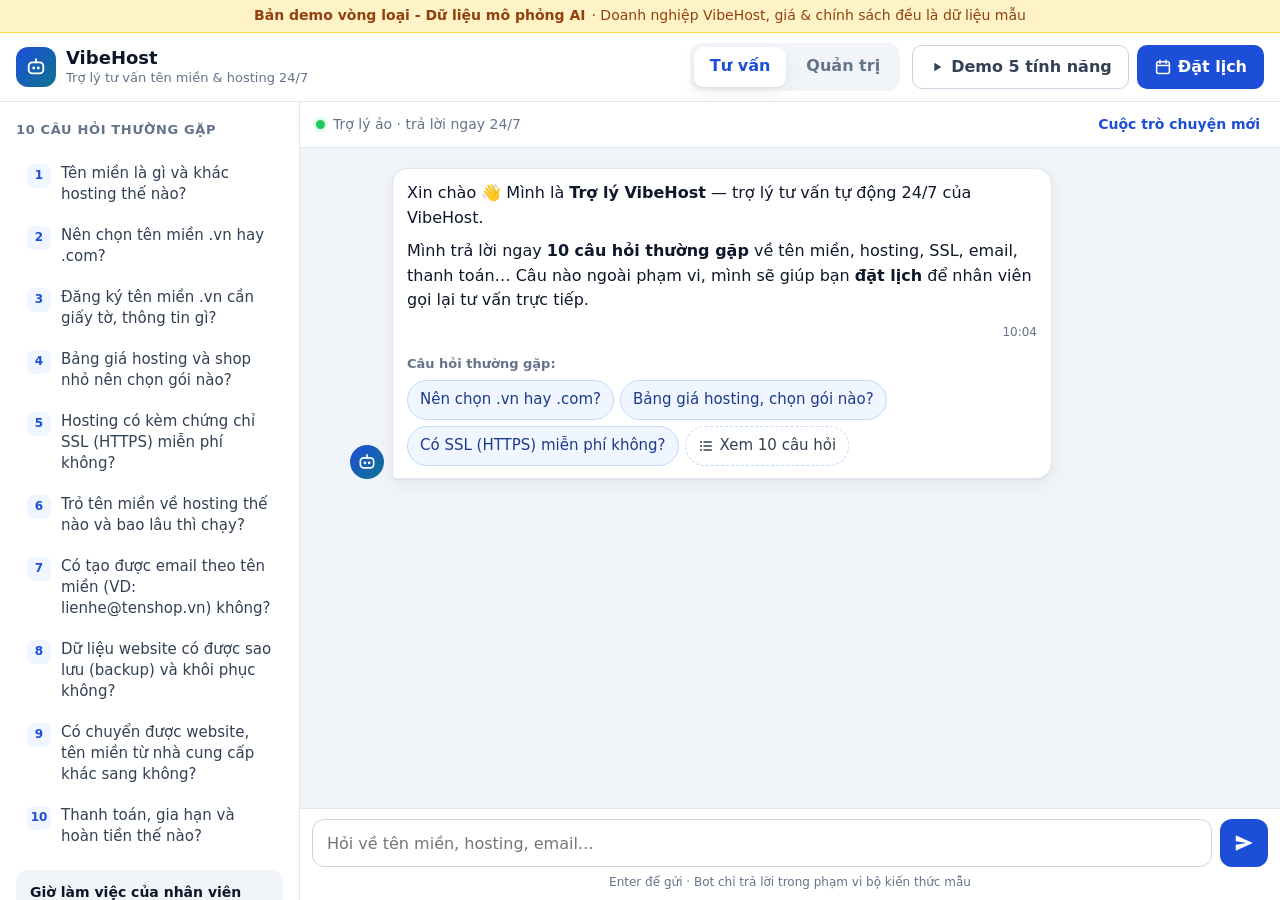
==== index.html @ 12aba529 "Đề 4 – Chatbot FAQ & đặt lịch tư vấn (VIBE-CODING 2026, bảng B) Bản demo vòng loại - Dữ liệu mô phỏn" ====
<!doctype html>
<html lang="vi">
<head>
  <meta charset="utf-8">
  <meta name="viewport" content="width=device-width, initial-scale=1, viewport-fit=cover">
  <title>Chatbot tư vấn · VibeHost — Đề 4 (bản demo vòng loại)</title>
  <meta name="description" content="Chatbot FAQ & đặt lịch tư vấn (Đề 4 · VIBE-CODING 2026). Bản demo vòng loại - Dữ liệu mô phỏng AI.">
  <meta name="theme-color" content="#1d4ed8">
  <link rel="icon" href="data:image/svg+xml,%3Csvg xmlns='http://www.w3.org/2000/svg' viewBox='0 0 64 64'%3E%3Crect width='64' height='64' rx='16' fill='%231d4ed8'/%3E%3Crect x='14' y='20' width='36' height='28' rx='9' fill='none' stroke='white' stroke-width='5'/%3E%3Ccircle cx='26' cy='34' r='4' fill='white'/%3E%3Ccircle cx='38' cy='34' r='4' fill='white'/%3E%3C/svg%3E">
  <link rel="stylesheet" href="css/styles.css">
</head>
<body>
  <div class="app">
    <div class="demo-banner" role="note">
      <strong>Bản demo vòng loại - Dữ liệu mô phỏng AI</strong>
      <span class="hide-sm">· Doanh nghiệp <span data-brand>VibeHost</span>, giá &amp; chính sách đều là dữ liệu mẫu</span>
      <span class="show-sm">· Giá &amp; chính sách là dữ liệu mẫu</span>
    </div>
    <div class="storage-warning" id="storage-warning" role="alert" hidden>
      Trình duyệt đang chặn lưu trữ (localStorage): lịch hẹn chỉ được giữ tạm đến khi tải lại trang.
    </div>

    <header class="topbar">
      <a class="brand" href="#/chat" aria-label="Về màn hình tư vấn">
        <span class="brand-logo" aria-hidden="true">
          <svg viewBox="0 0 24 24" width="22" height="22"><rect x="4" y="7" width="16" height="12" rx="4" fill="none" stroke="currentColor" stroke-width="2"/><circle cx="9.5" cy="13" r="1.6" fill="currentColor"/><circle cx="14.5" cy="13" r="1.6" fill="currentColor"/><path d="M12 3.5V7" stroke="currentColor" stroke-width="2" stroke-linecap="round"/></svg>
        </span>
        <span class="brand-text"><strong data-brand>VibeHost</strong><small>Trợ lý tư vấn tên miền &amp; hosting 24/7</small></span>
      </a>
      <nav class="tabs" aria-label="Chuyển màn hình">
        <a href="#/chat" data-route="chat">Tư vấn</a>
        <a href="#/admin" data-route="admin">Quản trị <span class="nav-count" id="nav-admin-count" hidden>0</span></a>
      </nav>
      <div class="top-actions">
        <button type="button" class="btn ghost" id="btn-demo" title="Tự chạy lần lượt 5 tính năng của đề (dùng để quay video demo)">
          <svg viewBox="0 0 24 24" width="16" height="16" aria-hidden="true"><path d="M8 5.5v13l10.5-6.5z" fill="currentColor"/></svg>
          <span>Demo<span class="hide-sm"> 5 tính năng</span></span>
        </button>
        <button type="button" class="btn primary" id="btn-book-top">
          <svg viewBox="0 0 24 24" width="18" height="18" aria-hidden="true"><rect x="3.5" y="5" width="17" height="15.5" rx="2.5" fill="none" stroke="currentColor" stroke-width="2"/><path d="M3.5 10h17M8 3v4M16 3v4" stroke="currentColor" stroke-width="2" stroke-linecap="round"/></svg>
          <span>Đặt lịch</span>
        </button>
      </div>
    </header>

    <main class="views">
      <!-- MÀN HÌNH KHÁCH HÀNG -->
      <section class="view chat-view" id="view-chat" aria-label="Chatbot tư vấn">
        <aside class="sidebar" aria-label="Bộ kiến thức">
          <h2>10 câu hỏi thường gặp</h2>
          <ol class="topic-list" id="topic-list"></ol>
          <div class="info-card">
            <strong>Giờ làm việc của nhân viên</strong>
            <span data-hours></span>
          </div>
          <button type="button" class="btn primary block" id="sidebar-book">Đặt lịch tư vấn với nhân viên</button>
          <p class="sidebar-note">Bộ kiến thức &amp; câu trả lời là dữ liệu mẫu. Phần diễn đạt do AI mô phỏng (mock) tạo từ câu trả lời gốc.</p>
        </aside>

        <div class="chat-panel">
          <div class="chat-toolbar">
            <span class="status-dot" aria-hidden="true"></span>
            <span>Trợ lý ảo · trả lời ngay 24/7</span>
            <button type="button" class="link-btn" id="btn-new-chat">Cuộc trò chuyện mới</button>
          </div>
          <div class="chat-log" id="chat-log" role="log" aria-live="polite" aria-label="Nội dung trò chuyện"></div>
          <form class="composer" id="composer" autocomplete="off">
            <label class="sr-only" for="msg-input">Nhập câu hỏi</label>
            <div class="composer-field">
              <input id="msg-input" type="text" maxlength="300" enterkeyhint="send" placeholder="Hỏi về tên miền, hosting, email…">
              <span class="counter" id="msg-counter" aria-hidden="true">0/300</span>
            </div>
            <button type="submit" class="send-btn" id="send-btn" aria-label="Gửi câu hỏi">
              <svg viewBox="0 0 24 24" width="22" height="22" aria-hidden="true"><path d="M3 20.5 21.5 12 3 3.5l.02 6.6L15 12 3.02 13.9z" fill="currentColor"/></svg>
            </button>
          </form>
          <p class="composer-hint" id="composer-hint" aria-live="polite">Enter để gửi · Bot chỉ trả lời trong phạm vi bộ kiến thức mẫu</p>
        </div>
      </section>

      <!-- MÀN HÌNH QUẢN TRỊ -->
      <section class="view admin-view" id="view-admin" aria-label="Quản trị lịch hẹn" hidden>
        <div class="admin-wrap">
          <div class="admin-head">
            <h1>Quản trị lịch hẹn</h1>
            <p>Không cần đăng nhập (theo yêu cầu đề bài, chỉ dùng cho demo). <span id="adm-storage-note"></span></p>
          </div>

          <div class="stats">
            <div class="stat"><b id="st-total">0</b><span>Tổng lịch hẹn</span></div>
            <div class="stat stat-pending"><b id="st-pending">0</b><span>Chờ xử lý</span></div>
            <div class="stat"><b id="st-today">0</b><span>Hẹn hôm nay</span></div>
            <div class="stat stat-warn"><b id="st-unanswered">0</b><span>Câu bot chưa trả lời</span></div>
          </div>

          <div class="toolbar">
            <label class="sr-only" for="adm-search">Tìm lịch hẹn</label>
            <input type="search" id="adm-search" class="search" placeholder="Tìm theo tên, số điện thoại, nội dung…">
            <div class="seg" role="group" aria-label="Lọc theo trạng thái">
              <button type="button" data-filter="all" aria-pressed="true">Tất cả</button>
              <button type="button" data-filter="pending" aria-pressed="false">Chờ xử lý</button>
              <button type="button" data-filter="done" aria-pressed="false">Đã xử lý</button>
            </div>
          </div>
          <div class="toolbar toolbar-2">
            <button type="button" class="btn danger-ghost" id="adm-clear-done">
              <svg viewBox="0 0 24 24" width="16" height="16" aria-hidden="true"><path d="M4 7h16M9.5 7V4.5h5V7M6.5 7l1 13h9l1-13" fill="none" stroke="currentColor" stroke-width="2" stroke-linecap="round" stroke-linejoin="round"/></svg>
              <span>Xóa lịch đã xử lý (<span id="adm-clear-done-count">0</span>)</span>
            </button>
            <button type="button" class="btn ghost" id="adm-export">Xuất CSV</button>
            <button type="button" class="btn ghost" id="adm-seed">Thêm dữ liệu mẫu</button>
          </div>

          <div class="appt-list" id="adm-list" aria-live="polite"></div>

          <section class="panel" id="adm-log-panel" aria-labelledby="adm-log-title">
            <h2 id="adm-log-title">Câu hỏi khách hỏi mà bot chưa trả lời được (<span id="adm-unanswered-count">0</span>)</h2>
            <p class="muted">Dùng để chủ doanh nghiệp bổ sung câu hỏi mới vào bộ kiến thức. Hiển thị 20 câu gần nhất.</p>
            <ul class="unanswered-list" id="adm-unanswered"></ul>
            <button type="button" class="btn ghost small" id="adm-clear-log">Xóa nhật ký</button>
          </section>

          <p class="danger-zone"><button type="button" class="link-btn danger-link" id="adm-reset">Đặt lại toàn bộ dữ liệu demo</button></p>
        </div>
      </section>
    </main>
  </div>

  <!-- FORM ĐẶT LỊCH -->
  <dialog id="booking-dialog" aria-labelledby="bk-title">
    <form id="booking-form" class="dlg-form" novalidate>
      <div class="dlg-head">
        <h2 id="bk-title">Đặt lịch tư vấn</h2>
        <button type="button" class="icon-btn" data-close aria-label="Đóng">✕</button>
      </div>
      <p class="dlg-sub">Nhân viên <span data-brand>VibeHost</span> gọi lại đúng giờ hẹn · Thứ 2 – Thứ 7, 08:00–11:30 &amp; 13:30–17:00 (giờ Việt Nam).</p>

      <div class="field">
        <label for="bk-name">Họ và tên <span class="req" aria-hidden="true">*</span></label>
        <input id="bk-name" name="name" type="text" maxlength="50" autocomplete="name" placeholder="VD: Nguyễn Thị Lan" aria-describedby="err-name" aria-required="true">
        <p class="field-error" id="err-name"></p>
      </div>
      <div class="field">
        <label for="bk-phone">Số điện thoại <span class="req" aria-hidden="true">*</span></label>
        <input id="bk-phone" name="phone" type="tel" inputmode="tel" maxlength="16" autocomplete="tel" placeholder="VD: 0912 345 678" aria-describedby="err-phone" aria-required="true">
        <p class="field-error" id="err-phone"></p>
      </div>
      <div class="field-row">
        <div class="field">
          <label for="bk-date">Ngày hẹn <span class="req" aria-hidden="true">*</span></label>
          <select id="bk-date" name="date" aria-describedby="err-date" aria-required="true"></select>
          <p class="field-error" id="err-date"></p>
        </div>
        <div class="field">
          <label for="bk-time">Giờ hẹn <span class="req" aria-hidden="true">*</span></label>
          <select id="bk-time" name="time" aria-describedby="err-time slot-hint" aria-required="true"></select>
          <p class="field-error" id="err-time"></p>
        </div>
      </div>
      <p class="slot-hint" id="slot-hint"></p>
      <div class="field">
        <label for="bk-note">Nội dung cần tư vấn <span class="opt">(không bắt buộc)</span></label>
        <textarea id="bk-note" name="note" rows="3" maxlength="200" placeholder="VD: Muốn chuyển website từ nơi khác sang" aria-describedby="err-note"></textarea>
        <div class="field-foot"><p class="field-error" id="err-note"></p><span class="counter-inline" id="note-count">0/200</span></div>
      </div>
      <p class="privacy">Thông tin chỉ lưu trên trình duyệt này (localStorage) để phục vụ bản demo, không gửi đi đâu.</p>
      <div class="dlg-footer">
        <p class="form-error" id="err-form" role="alert"></p>
        <div class="dlg-actions">
          <button type="button" class="btn ghost" data-close>Hủy</button>
          <button type="submit" class="btn primary" id="bk-submit">Xác nhận đặt lịch</button>
        </div>
      </div>
    </form>
  </dialog>

  <!-- HỘP XÁC NHẬN -->
  <dialog id="confirm-dialog" class="confirm" aria-labelledby="confirm-msg">
    <form method="dialog" class="confirm-box">
      <p id="confirm-msg"></p>
      <div class="dlg-actions">
        <button type="submit" value="cancel" class="btn ghost">Hủy</button>
        <button type="submit" value="ok" class="btn danger" id="confirm-ok">Xóa</button>
      </div>
    </form>
  </dialog>

  <div class="toast" id="toast" role="status" aria-live="polite" hidden></div>

  <div class="demo-caption" id="demo-caption" role="status" aria-live="polite" hidden>
    <span class="cap-step" id="cap-step">1/5</span>
    <span class="cap-text" id="cap-text"></span>
    <button type="button" class="cap-stop" id="cap-stop">Dừng</button>
  </div>

  <noscript><p class="noscript">Vui lòng bật JavaScript để dùng chatbot.</p></noscript>

  <script src="js/data.js"></script>
  <script src="js/engine.js"></script>
  <script src="js/booking.js"></script>
  <script src="js/app.js"></script>
</body>
</html>
---- css/styles.css ----
/* styles.css — Chatbot FAQ & đặt lịch tư vấn (Đề 4) · mobile-first, không dùng thư viện ngoài */
:root {
  --primary: #1d4ed8;
  --primary-hover: #1e40af;
  --primary-soft: #eff6ff;
  --primary-line: #bfdbfe;
  --accent: #0e7490;
  --bg: #f1f5f9;
  --surface: #ffffff;
  --text: #0f172a;
  --text-2: #334155;
  --muted: #64748b;
  --line: #e2e8f0;
  --ok: #15803d;
  --ok-soft: #dcfce7;
  --warn: #92400e;
  --warn-soft: #fef3c7;
  --warn-line: #fcd34d;
  --danger: #b91c1c;
  --danger-soft: #fee2e2;
  --radius: 14px;
  --shadow: 0 1px 2px rgba(15, 23, 42, .06), 0 6px 18px rgba(15, 23, 42, .06);
  --font: "Segoe UI", system-ui, -apple-system, BlinkMacSystemFont, Roboto, "Helvetica Neue", Arial, "Noto Sans", sans-serif;
}

* { box-sizing: border-box; }
html, body { margin: 0; height: 100%; }
body {
  font: 16px/1.55 var(--font);
  color: var(--text);
  background: var(--bg);
  -webkit-text-size-adjust: 100%;
  -webkit-font-smoothing: antialiased;
}
button, input, select, textarea { font: inherit; color: inherit; }
button { cursor: pointer; }
[hidden] { display: none !important; }
a { color: var(--primary); }
:focus-visible { outline: 3px solid #93c5fd; outline-offset: 2px; }
.sr-only { position: absolute; width: 1px; height: 1px; padding: 0; margin: -1px; overflow: hidden; clip: rect(0 0 0 0); white-space: nowrap; border: 0; }
.muted { color: var(--muted); }

.app { display: flex; flex-direction: column; height: 100vh; height: 100dvh; }

/* ---------- Banner minh bạch (bắt buộc khi dùng mock) ---------- */
.demo-banner {
  display: flex; flex-wrap: wrap; justify-content: center; gap: 2px 6px;
  padding: 6px 16px; font-size: 14px; line-height: 1.4; text-align: center;
  background: var(--warn-soft); color: var(--warn); border-bottom: 1px solid var(--warn-line);
}
.storage-warning { padding: 8px 16px; font-size: 14px; text-align: center; background: var(--danger-soft); color: var(--danger); }
.show-sm { display: none; }
@media (max-width: 720px) { .show-sm { display: inline; } .demo-banner { font-size: 13px; padding: 5px 12px; } }

/* ---------- Header ---------- */
.topbar {
  display: flex; flex-wrap: wrap; align-items: center; gap: 8px 12px;
  padding: 10px 16px; background: var(--surface); border-bottom: 1px solid var(--line);
}
.brand { display: flex; align-items: center; gap: 10px; margin-right: auto; min-width: 0; color: inherit; text-decoration: none; }
.brand-logo {
  flex: none; width: 40px; height: 40px; border-radius: 12px; display: grid; place-items: center;
  color: #fff; background: linear-gradient(135deg, var(--primary), var(--accent));
}
.brand-text { display: flex; flex-direction: column; min-width: 0; line-height: 1.25; }
.brand-text strong { font-size: 18px; }
.brand-text small { font-size: 13px; color: var(--muted); overflow: hidden; text-overflow: ellipsis; white-space: nowrap; }
.tabs { display: flex; gap: 4px; padding: 4px; border-radius: 12px; background: var(--bg); }
.tabs a {
  display: inline-flex; align-items: center; justify-content: center; gap: 6px; min-height: 40px; padding: 0 16px;
  border-radius: 9px; color: var(--muted); font-weight: 600; text-decoration: none;
}
.tabs a:hover { color: var(--text); }
.tabs a[aria-current="page"] { background: var(--surface); color: var(--primary); box-shadow: var(--shadow); }
.nav-count {
  display: inline-grid; place-items: center; min-width: 22px; height: 22px; padding: 0 6px;
  border-radius: 999px; background: var(--danger); color: #fff; font-size: 12px; font-weight: 700;
}
.top-actions { display: flex; gap: 8px; }
@media (max-width: 720px) {
  .topbar { padding: 8px 12px; }
  .tabs { order: 3; flex: 1 1 100%; }
  .tabs a { flex: 1; }
  .hide-sm { display: none; }
  .brand-text small { display: none; }
}

/* ---------- Nút ---------- */
.btn {
  display: inline-flex; align-items: center; justify-content: center; gap: 6px; min-height: 44px; padding: 0 16px;
  border: 1px solid transparent; border-radius: 10px; font-weight: 600; line-height: 1.2; text-decoration: none;
  transition: background-color .15s, border-color .15s, box-shadow .15s;
}
.btn svg { flex: none; }
.btn.primary { background: var(--primary); color: #fff; }
.btn.primary:hover { background: var(--primary-hover); }
.btn.ghost { background: var(--surface); border-color: #cbd5e1; color: var(--text-2); }
.btn.ghost:hover { background: #f8fafc; border-color: #94a3b8; }
.btn.success { background: var(--ok); color: #fff; }
.btn.success:hover { background: #166534; }
.btn.danger { background: var(--danger); color: #fff; }
.btn.danger-ghost { background: var(--surface); border-color: #fecaca; color: var(--danger); }
.btn.danger-ghost:hover { background: var(--danger-soft); }
.btn.small { min-height: 38px; padding: 0 12px; font-size: 14px; }
.btn.block { width: 100%; }
.btn:disabled { opacity: .5; cursor: not-allowed; }
.link-btn { padding: 6px 4px; border: 0; background: none; color: var(--primary); font-weight: 600; }
.link-btn:hover { text-decoration: underline; }
.danger-link { color: var(--danger); font-size: 14px; }

/* ---------- Bố cục màn hình ---------- */
.views { display: flex; flex: 1; min-height: 0; }
.view { flex: 1; min-width: 0; min-height: 0; }
.chat-view { display: grid; grid-template-columns: minmax(0, 1fr); }
@media (min-width: 960px) { .chat-view { grid-template-columns: 300px minmax(0, 1fr); } }
.sidebar { display: none; }
@media (min-width: 960px) {
  .sidebar {
    display: flex; flex-direction: column; gap: 14px; padding: 18px 16px; overflow-y: auto;
    background: var(--surface); border-right: 1px solid var(--line);
  }
}
.sidebar h2 { margin: 0; font-size: 13px; letter-spacing: .05em; text-transform: uppercase; color: var(--muted); }
.topic-list { display: flex; flex-direction: column; gap: 2px; margin: 0; padding: 0; list-style: none; }
.topic-list button {
  display: flex; align-items: flex-start; gap: 10px; width: 100%; padding: 8px 10px; text-align: left;
  border: 1px solid transparent; border-radius: 10px; background: none; font-size: 15px; line-height: 1.4; color: var(--text-2);
}
.topic-list button:hover { background: var(--primary-soft); border-color: var(--primary-line); color: var(--text); }
.topic-no {
  flex: none; display: grid; place-items: center; width: 24px; height: 24px; margin-top: 1px; border-radius: 7px;
  background: var(--primary-soft); color: var(--primary); font-size: 12px; font-weight: 700;
}
.info-card { padding: 12px 14px; border-radius: 12px; background: var(--bg); font-size: 14px; color: var(--text-2); }
.info-card strong { display: block; margin-bottom: 2px; color: var(--text); }
.sidebar-note { margin: 0; font-size: 13px; color: var(--muted); }

/* ---------- Khung chat ---------- */
.chat-panel { display: flex; flex-direction: column; min-width: 0; min-height: 0; }
.chat-toolbar {
  display: flex; align-items: center; gap: 8px; padding: 6px 16px; font-size: 14px; color: var(--muted);
  background: var(--surface); border-bottom: 1px solid var(--line);
}
.status-dot { width: 9px; height: 9px; border-radius: 50%; background: #22c55e; box-shadow: 0 0 0 3px #dcfce7; }
.chat-toolbar .link-btn { margin-left: auto; font-size: 14px; }
.chat-log {
  position: relative; flex: 1; min-height: 0; overflow-y: auto; overscroll-behavior: contain;
  display: flex; flex-direction: column; gap: 14px; padding: 16px 12px 20px;
}
@media (min-width: 720px) { .chat-log { padding: 20px 24px 24px; } }

.msg { display: flex; align-items: flex-end; gap: 8px; width: 100%; max-width: 880px; align-self: center; }
.msg.user { justify-content: flex-end; }
.avatar {
  flex: none; display: grid; place-items: center; width: 34px; height: 34px; border-radius: 50%;
  color: #fff; background: linear-gradient(135deg, var(--primary), var(--accent));
}
.bubble { max-width: min(660px, calc(100% - 42px)); padding: 12px 14px; border-radius: 16px; overflow-wrap: anywhere; }
.bubble p { margin: 0 0 8px; }
.bubble p:last-child { margin-bottom: 0; }
.msg.bot .bubble { background: var(--surface); border: 1px solid var(--line); border-bottom-left-radius: 4px; box-shadow: var(--shadow); }
.msg.user .bubble { max-width: min(560px, 86%); background: var(--primary); color: #fff; border-bottom-right-radius: 4px; }
.msg.user .bubble .msg-time { display: block; margin-top: 2px; text-align: right; color: #dbeafe; }
.msg.is-fallback .bubble { background: #fffdf5; border-color: var(--warn-line); }
.points { margin: 2px 0 10px; padding-left: 20px; }
.points li { margin: 4px 0; }
.closing { color: var(--text-2); }
.msg-meta { display: flex; flex-wrap: wrap; align-items: center; gap: 6px; margin-top: 10px; }
.tag { display: inline-flex; align-items: center; padding: 2px 8px; border-radius: 999px; font-size: 12px; font-weight: 600; line-height: 1.6; }
.tag-src { background: var(--primary-soft); color: var(--primary); }
.tag-ai { background: #f3e8ff; color: #6b21a8; }
.tag-warn { background: var(--warn-soft); color: var(--warn); }
.tag-ok { background: var(--ok-soft); color: var(--ok); }
.tag-sample { background: #e0f2fe; color: #075985; }
.tag-today { background: var(--primary-soft); color: var(--primary); }
.tag-past { background: #f1f5f9; color: var(--muted); }
.msg-time { margin-left: auto; font-size: 12px; color: var(--muted); }
.origin { margin-top: 10px; padding-top: 8px; border-top: 1px dashed var(--line); font-size: 14px; color: var(--text-2); }
.origin summary { padding: 4px 0; color: var(--primary); font-weight: 600; cursor: pointer; }
.origin-text { margin: 6px 0 0 !important; padding: 10px 12px; border-radius: 10px; background: var(--bg); }
.origin-note { margin: 6px 0 0 !important; font-size: 13px; color: var(--muted); }
.msg-actions { display: flex; flex-wrap: wrap; gap: 8px; margin-top: 12px; }
.suggest { margin-top: 12px; }
.suggest-label { margin: 0 0 6px !important; font-size: 13px; font-weight: 600; color: var(--muted); }
.chips { display: flex; flex-wrap: wrap; gap: 6px; }
.chip {
  display: inline-flex; align-items: center; gap: 6px; min-height: 40px; padding: 8px 12px; text-align: left;
  border: 1px solid var(--primary-line); border-radius: 999px; background: var(--primary-soft);
  color: #1e3a8a; font-size: 15px; line-height: 1.3;
}
.chip:hover { background: #dbeafe; }
.chip-ghost { background: var(--surface); border-style: dashed; color: var(--text-2); }
.menu { display: grid; gap: 6px; margin-top: 8px; }
.chip-menu { border-radius: 12px; width: 100%; }

.typing .bubble { display: inline-flex; gap: 5px; padding: 15px 16px; }
.typing .dot { width: 8px; height: 8px; border-radius: 50%; background: #94a3b8; animation: blink 1.2s infinite both; }
.typing .dot:nth-child(2) { animation-delay: .2s; }
.typing .dot:nth-child(3) { animation-delay: .4s; }
@keyframes blink { 0%, 80%, 100% { opacity: .25; transform: translateY(0); } 40% { opacity: 1; transform: translateY(-3px); } }

.composer {
  display: flex; align-items: center; gap: 8px; padding: 10px 12px 6px;
  background: var(--surface); border-top: 1px solid var(--line);
}
.composer-field { position: relative; flex: 1; min-width: 0; }
.composer input {
  width: 100%; height: 48px; padding: 0 14px; font-size: 16px;
  border: 1px solid #cbd5e1; border-radius: 12px; background: #fff;
}
.composer-field.has-text input { padding-right: 70px; }
.composer input:focus { border-color: var(--primary); outline: 3px solid #bfdbfe; outline-offset: 0; }
.counter { display: none; position: absolute; top: 50%; right: 12px; transform: translateY(-50%); font-size: 12px; color: var(--muted); pointer-events: none; }
.composer-field.has-text .counter { display: block; }
.counter.warn { color: var(--danger); font-weight: 700; }
.send-btn {
  flex: none; display: grid; place-items: center; width: 48px; height: 48px;
  border: 0; border-radius: 12px; background: var(--primary); color: #fff;
}
.send-btn:hover { background: var(--primary-hover); }
.send-btn:disabled { opacity: .5; cursor: progress; }
.composer-hint {
  margin: 0; padding: 0 16px calc(8px + env(safe-area-inset-bottom)); font-size: 12px; text-align: center;
  color: var(--muted); background: var(--surface);
}
.composer-hint.warn { color: var(--danger); font-weight: 600; }
.shake { animation: shake .32s; }
@keyframes shake { 20%, 60% { transform: translateX(-5px); } 40%, 80% { transform: translateX(5px); } }

/* ---------- Quản trị ---------- */
.admin-view { overflow-y: auto; }
.admin-wrap { max-width: 1040px; margin: 0 auto; padding: 20px 16px 48px; }
.admin-head h1 { margin: 0 0 4px; font-size: 24px; line-height: 1.25; }
.admin-head p { margin: 0; font-size: 14px; color: var(--muted); }
.stats { display: grid; grid-template-columns: repeat(2, minmax(0, 1fr)); gap: 10px; margin: 16px 0; }
@media (min-width: 720px) { .stats { grid-template-columns: repeat(4, minmax(0, 1fr)); } }
.stat { padding: 14px; border: 1px solid var(--line); border-radius: var(--radius); background: var(--surface); }
.stat b { display: block; font-size: 28px; line-height: 1.1; }
.stat span { font-size: 13px; color: var(--muted); }
.stat-pending b { color: var(--warn); }
.stat-warn b { color: #7c3aed; }
.toolbar { display: flex; flex-wrap: wrap; align-items: center; gap: 10px; margin-bottom: 10px; }
.toolbar-2 { margin-bottom: 14px; }
.search {
  flex: 1 1 240px; min-width: 0; height: 44px; padding: 0 12px; font-size: 16px;
  border: 1px solid #cbd5e1; border-radius: 10px; background: #fff;
}
.seg { display: inline-flex; padding: 3px; border: 1px solid var(--line); border-radius: 10px; background: var(--surface); }
.seg button { min-height: 38px; padding: 0 12px; border: 0; border-radius: 8px; background: none; font-size: 14px; font-weight: 600; color: var(--muted); }
.seg button[aria-pressed="true"] { background: var(--primary); color: #fff; }
.appt-list { display: grid; gap: 10px; }
.appt {
  display: grid; grid-template-columns: minmax(0, 1fr); gap: 10px; padding: 14px;
  border: 1px solid var(--line); border-left: 4px solid var(--warn-line); border-radius: var(--radius); background: var(--surface);
}
.appt.done { border-left-color: #86efac; background: #fbfefc; }
@media (min-width: 760px) { .appt { grid-template-columns: 170px minmax(0, 1fr) auto; align-items: center; } }
.appt-when { display: flex; flex-wrap: wrap; align-items: baseline; gap: 4px 8px; }
@media (min-width: 760px) { .appt-when { flex-direction: column; align-items: flex-start; } }
.appt-when b { font-size: 22px; line-height: 1.1; }
.appt-when span { font-size: 14px; color: var(--text-2); }
.appt-body { min-width: 0; }
.appt-body h3 { display: flex; flex-wrap: wrap; align-items: center; gap: 6px; margin: 0 0 2px; font-size: 17px; }
.appt-phone { font-weight: 600; text-decoration: none; }
.appt-note { margin: 4px 0; font-size: 15px; color: var(--text-2); }
.appt-meta { margin: 0; font-size: 13px; color: var(--muted); }
.appt-actions { display: flex; flex-wrap: wrap; align-items: center; gap: 8px; }
.status { padding: 3px 10px; border-radius: 999px; font-size: 13px; font-weight: 700; }
.status.pending { background: var(--warn-soft); color: var(--warn); }
.status.done { background: var(--ok-soft); color: var(--ok); }
.empty { padding: 28px 16px; text-align: center; color: var(--text-2); border: 1px dashed #cbd5e1; border-radius: var(--radius); background: var(--surface); }
.empty p { margin: 4px 0; }
.panel { margin-top: 22px; padding: 16px; border: 1px solid var(--line); border-radius: var(--radius); background: var(--surface); }
.panel h2 { margin: 0 0 4px; font-size: 18px; }
.panel p { margin: 0; font-size: 14px; }
.unanswered-list { display: grid; gap: 6px; margin: 12px 0; padding: 0; list-style: none; }
.unanswered-list li { display: flex; justify-content: space-between; gap: 12px; padding: 8px 10px; border-radius: 8px; background: var(--bg); font-size: 15px; }
.unanswered-list li span { min-width: 0; overflow-wrap: anywhere; }
.unanswered-list time { flex: none; font-size: 13px; color: var(--muted); }
.unanswered-list .muted-item { color: var(--muted); }
.danger-zone { margin: 22px 0 0; text-align: center; }

/* ---------- Hộp thoại ---------- */
dialog {
  width: min(560px, calc(100vw - 24px)); max-height: calc(100vh - 24px); max-height: calc(100dvh - 24px);
  padding: 0; border: 0; border-radius: 18px; color: var(--text); background: var(--surface);
  box-shadow: 0 24px 64px rgba(15, 23, 42, .32); overflow: auto; overscroll-behavior: contain;
}
dialog::backdrop { background: rgba(15, 23, 42, .55); }
@media (max-width: 560px) { /* điện thoại: form trượt lên từ đáy màn hình */
  #booking-dialog { width: 100%; max-width: 100%; margin: auto 0 0; border-radius: 18px 18px 0 0; max-height: 94vh; max-height: 94dvh; }
}
.dlg-form { padding: 16px 16px 0; }
.dlg-footer {
  position: sticky; bottom: 0; margin: 4px -16px 0; padding: 10px 16px calc(12px + env(safe-area-inset-bottom));
  background: var(--surface); border-top: 1px solid var(--line);
}
.dlg-head { display: flex; align-items: center; justify-content: space-between; gap: 12px; }
.dlg-head h2 { margin: 0; font-size: 20px; line-height: 1.3; }
.icon-btn { flex: none; width: 40px; height: 40px; border: 0; border-radius: 10px; background: var(--bg); font-size: 18px; }
.dlg-sub { margin: 4px 0 12px; font-size: 14px; color: var(--muted); }
.field { margin-bottom: 10px; }
.field label { display: block; margin-bottom: 4px; font-size: 15px; font-weight: 600; }
.req { color: var(--danger); }
.opt { font-size: 13px; font-weight: 400; color: var(--muted); }
.field input, .field select, .field textarea {
  width: 100%; min-height: 46px; padding: 10px 12px; font-size: 16px;
  border: 1px solid #cbd5e1; border-radius: 10px; background: #fff;
}
.field select:disabled { color: var(--muted); background: #f8fafc; }
.field textarea { min-height: 80px; resize: vertical; }
.field input:focus, .field select:focus, .field textarea:focus { border-color: var(--primary); outline: 3px solid #bfdbfe; outline-offset: 0; }
.field [aria-invalid="true"] { border-color: var(--danger); background: #fffafa; }
.field-row { display: grid; grid-template-columns: minmax(0, 1.25fr) minmax(0, 1fr); gap: 0 10px; }
.field-error { margin: 4px 0 0; font-size: 14px; color: var(--danger); }
.field-error:empty { display: none; }
.field-foot { display: flex; justify-content: space-between; gap: 8px; }
.counter-inline { margin-top: 4px; margin-left: auto; font-size: 12px; color: var(--muted); }
.slot-hint { margin: -4px 0 12px; font-size: 13px; color: var(--muted); }
.slot-hint:empty { display: none; }
.form-error { margin: 0 0 10px; padding: 8px 12px; border-radius: 10px; font-size: 14px; background: var(--danger-soft); color: var(--danger); }
.form-error:empty { display: none; }
.dlg-actions { display: flex; justify-content: flex-end; gap: 8px; }
.dlg-footer .dlg-actions .btn.primary { flex: 1 1 auto; max-width: 260px; }
.privacy { margin: 0 0 8px; font-size: 12px; text-align: center; color: var(--muted); }
.confirm { width: min(440px, calc(100vw - 24px)); }
.confirm-box { padding: 20px; }
.confirm-box p { margin: 0 0 18px; font-size: 16px; line-height: 1.5; }

/* ---------- Thông báo nhanh ---------- */
.toast {
  position: fixed; left: 50%; bottom: 96px; z-index: 50; transform: translateX(-50%);
  width: max-content; max-width: calc(100vw - 32px); padding: 12px 16px; border-radius: 12px;
  background: #0f172a; color: #fff; font-size: 15px; box-shadow: 0 10px 30px rgba(15, 23, 42, .25);
}
.toast.success { background: #14532d; }
.toast.warn { background: #78350f; }
.toast.error { background: #7f1d1d; }

/* ---------- Demo tự động ---------- */
.demo-caption {
  position: fixed; left: 50%; bottom: 92px; z-index: 60; transform: translateX(-50%);
  display: flex; align-items: center; gap: 10px; width: max-content; max-width: calc(100vw - 24px);
  padding: 10px 10px 10px 12px; border-radius: 14px; font-size: 15px; line-height: 1.35;
  background: rgba(15, 23, 42, .93); color: #fff; box-shadow: 0 12px 32px rgba(0, 0, 0, .28);
}
.cap-step { flex: none; padding: 3px 9px; border-radius: 999px; background: #facc15; color: #422006; font-size: 13px; font-weight: 800; }
.cap-text { min-width: 0; }
.cap-stop { flex: none; padding: 5px 10px; border: 1px solid rgba(255, 255, 255, .4); border-radius: 8px; background: transparent; color: #fff; font-size: 13px; }
dialog .demo-caption { top: 12px; bottom: auto; } /* khi form đang mở: đưa chú thích lên trên để không che nút */
.demo-focus { outline: 3px solid #f59e0b !important; outline-offset: 3px; box-shadow: 0 0 0 7px rgba(245, 158, 11, .25) !important; }
.demo-running .views { pointer-events: none; }
.demo-running .toast { bottom: 160px; }
.noscript { padding: 16px; text-align: center; }

@media (prefers-reduced-motion: reduce) {
  *, *::before, *::after { animation: none !important; transition: none !important; scroll-behavior: auto !important; }
}
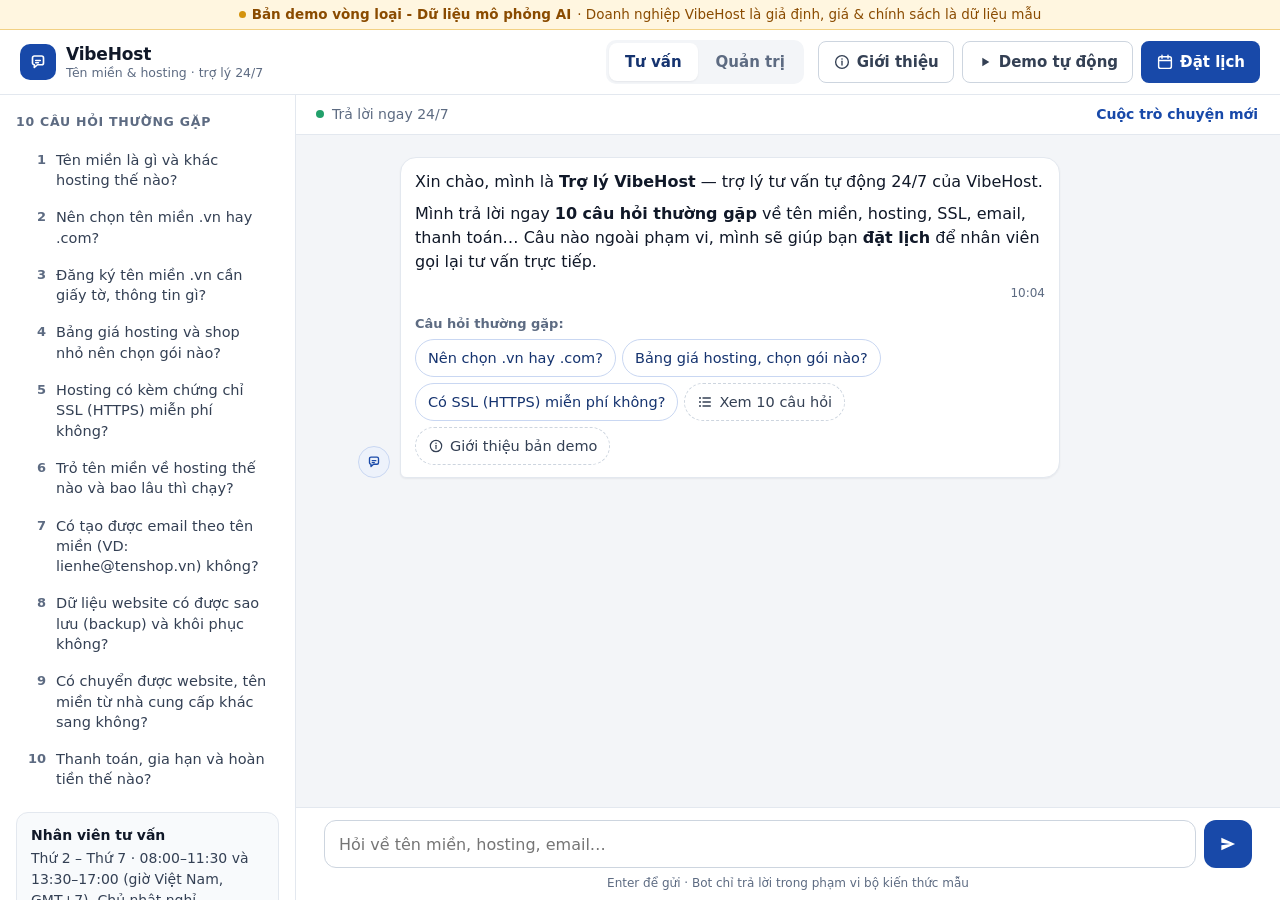
==== commit e1ac42fa: "v1.2: rà soát theo bảng tiêu chí bảng B và nâng cấp - Mock bám ý hỏi: 10 FAQ có câu trả lời trọng tâ" ====
--- a/index.html
+++ b/index.html
@@ -5,39 +5,44 @@
   <meta name="viewport" content="width=device-width, initial-scale=1, viewport-fit=cover">
   <title>Chatbot tư vấn · VibeHost — Đề 4 (bản demo vòng loại)</title>
   <meta name="description" content="Chatbot FAQ & đặt lịch tư vấn (Đề 4 · VIBE-CODING 2026). Bản demo vòng loại - Dữ liệu mô phỏng AI.">
-  <meta name="theme-color" content="#1d4ed8">
-  <link rel="icon" href="data:image/svg+xml,%3Csvg xmlns='http://www.w3.org/2000/svg' viewBox='0 0 64 64'%3E%3Crect width='64' height='64' rx='16' fill='%231d4ed8'/%3E%3Crect x='14' y='20' width='36' height='28' rx='9' fill='none' stroke='white' stroke-width='5'/%3E%3Ccircle cx='26' cy='34' r='4' fill='white'/%3E%3Ccircle cx='38' cy='34' r='4' fill='white'/%3E%3C/svg%3E">
+  <meta name="theme-color" content="#1849a9">
+  <link rel="icon" href="data:image/svg+xml,%3Csvg xmlns='http://www.w3.org/2000/svg' viewBox='0 0 24 24'%3E%3Crect width='24' height='24' rx='6' fill='%231849a9'/%3E%3Cpath d='M6 7.5A2 2 0 0 1 8 5.5h8a2 2 0 0 1 2 2v5.5a2 2 0 0 1-2 2h-4.6L8 18v-3H8a2 2 0 0 1-2-2z' fill='none' stroke='white' stroke-width='1.8' stroke-linejoin='round'/%3E%3C/svg%3E">
   <link rel="stylesheet" href="css/styles.css">
 </head>
 <body>
   <div class="app">
     <div class="demo-banner" role="note">
+      <span class="banner-dot" aria-hidden="true"></span>
       <strong>Bản demo vòng loại - Dữ liệu mô phỏng AI</strong>
-      <span class="hide-sm">· Doanh nghiệp <span data-brand>VibeHost</span>, giá &amp; chính sách đều là dữ liệu mẫu</span>
-      <span class="show-sm">· Giá &amp; chính sách là dữ liệu mẫu</span>
+      <span class="hide-sm">· Doanh nghiệp <span data-brand>VibeHost</span> là giả định, giá &amp; chính sách là dữ liệu mẫu</span>
+      <span class="show-sm">· dữ liệu mẫu</span>
     </div>
     <div class="storage-warning" id="storage-warning" role="alert" hidden>
       Trình duyệt đang chặn lưu trữ (localStorage): lịch hẹn chỉ được giữ tạm đến khi tải lại trang.
     </div>
 
     <header class="topbar">
-      <a class="brand" href="#/chat" aria-label="Về màn hình tư vấn">
-        <span class="brand-logo" aria-hidden="true">
-          <svg viewBox="0 0 24 24" width="22" height="22"><rect x="4" y="7" width="16" height="12" rx="4" fill="none" stroke="currentColor" stroke-width="2"/><circle cx="9.5" cy="13" r="1.6" fill="currentColor"/><circle cx="14.5" cy="13" r="1.6" fill="currentColor"/><path d="M12 3.5V7" stroke="currentColor" stroke-width="2" stroke-linecap="round"/></svg>
+      <a class="brand" href="#/chat" aria-label="VibeHost — về màn hình tư vấn">
+        <span class="brand-mark" aria-hidden="true">
+          <svg viewBox="0 0 24 24" width="22" height="22"><path d="M6 7.5A2 2 0 0 1 8 5.5h8a2 2 0 0 1 2 2v5.5a2 2 0 0 1-2 2h-4.6L8 18v-3H8a2 2 0 0 1-2-2z" fill="none" stroke="currentColor" stroke-width="1.8" stroke-linejoin="round"/><path d="M9.5 10.25h5M9.5 12.75h3" stroke="currentColor" stroke-width="1.6" stroke-linecap="round"/></svg>
         </span>
-        <span class="brand-text"><strong data-brand>VibeHost</strong><small>Trợ lý tư vấn tên miền &amp; hosting 24/7</small></span>
+        <span class="brand-text"><strong data-brand>VibeHost</strong><small>Tên miền &amp; hosting · trợ lý 24/7</small></span>
       </a>
       <nav class="tabs" aria-label="Chuyển màn hình">
         <a href="#/chat" data-route="chat">Tư vấn</a>
         <a href="#/admin" data-route="admin">Quản trị <span class="nav-count" id="nav-admin-count" hidden>0</span></a>
       </nav>
       <div class="top-actions">
-        <button type="button" class="btn ghost" id="btn-demo" title="Tự chạy lần lượt 5 tính năng của đề (dùng để quay video demo)">
+        <button type="button" class="btn ghost btn-icon-sm" id="btn-about" aria-label="Về bản demo">
+          <svg viewBox="0 0 24 24" width="18" height="18" aria-hidden="true"><circle cx="12" cy="12" r="8.5" fill="none" stroke="currentColor" stroke-width="1.8"/><path d="M12 11v5" stroke="currentColor" stroke-width="1.8" stroke-linecap="round"/><circle cx="12" cy="8" r="1.1" fill="currentColor"/></svg>
+          <span class="hide-sm">Giới thiệu</span>
+        </button>
+        <button type="button" class="btn ghost hide-sm" id="btn-demo" title="Tự chạy lần lượt 5 tính năng của đề trên giao diện thật">
           <svg viewBox="0 0 24 24" width="16" height="16" aria-hidden="true"><path d="M8 5.5v13l10.5-6.5z" fill="currentColor"/></svg>
-          <span>Demo<span class="hide-sm"> 5 tính năng</span></span>
+          <span>Demo tự động</span>
         </button>
         <button type="button" class="btn primary" id="btn-book-top">
-          <svg viewBox="0 0 24 24" width="18" height="18" aria-hidden="true"><rect x="3.5" y="5" width="17" height="15.5" rx="2.5" fill="none" stroke="currentColor" stroke-width="2"/><path d="M3.5 10h17M8 3v4M16 3v4" stroke="currentColor" stroke-width="2" stroke-linecap="round"/></svg>
+          <svg viewBox="0 0 24 24" width="18" height="18" aria-hidden="true"><rect x="3.5" y="5" width="17" height="15.5" rx="2.5" fill="none" stroke="currentColor" stroke-width="1.9"/><path d="M3.5 10h17M8 3v4M16 3v4" stroke="currentColor" stroke-width="1.9" stroke-linecap="round"/></svg>
           <span>Đặt lịch</span>
         </button>
       </div>
@@ -50,18 +55,20 @@
           <h2>10 câu hỏi thường gặp</h2>
           <ol class="topic-list" id="topic-list"></ol>
           <div class="info-card">
-            <strong>Giờ làm việc của nhân viên</strong>
+            <strong>Nhân viên tư vấn</strong>
             <span data-hours></span>
           </div>
           <button type="button" class="btn primary block" id="sidebar-book">Đặt lịch tư vấn với nhân viên</button>
-          <p class="sidebar-note">Bộ kiến thức &amp; câu trả lời là dữ liệu mẫu. Phần diễn đạt do AI mô phỏng (mock) tạo từ câu trả lời gốc.</p>
+          <p class="sidebar-note">Câu hỏi, giá, chính sách là dữ liệu mẫu. Phần diễn đạt do AI mô phỏng (mock) tạo từ câu trả lời gốc.</p>
         </aside>
 
         <div class="chat-panel">
           <div class="chat-toolbar">
-            <span class="status-dot" aria-hidden="true"></span>
-            <span>Trợ lý ảo · trả lời ngay 24/7</span>
-            <button type="button" class="link-btn" id="btn-new-chat">Cuộc trò chuyện mới</button>
+            <span class="presence"><span class="status-dot" aria-hidden="true"></span>Trả lời ngay 24/7</span>
+            <span class="toolbar-actions">
+              <button type="button" class="link-btn" id="btn-mine" hidden>Lịch hẹn của bạn <span class="count-pill" id="mine-count">0</span></button>
+              <button type="button" class="link-btn" id="btn-new-chat">Cuộc trò chuyện mới</button>
+            </span>
           </div>
           <div class="chat-log" id="chat-log" role="log" aria-live="polite" aria-label="Nội dung trò chuyện"></div>
           <form class="composer" id="composer" autocomplete="off">
@@ -71,7 +78,7 @@
               <span class="counter" id="msg-counter" aria-hidden="true">0/300</span>
             </div>
             <button type="submit" class="send-btn" id="send-btn" aria-label="Gửi câu hỏi">
-              <svg viewBox="0 0 24 24" width="22" height="22" aria-hidden="true"><path d="M3 20.5 21.5 12 3 3.5l.02 6.6L15 12 3.02 13.9z" fill="currentColor"/></svg>
+              <svg viewBox="0 0 24 24" width="20" height="20" aria-hidden="true"><path d="M4 19.5 20.5 12 4 4.5l.02 5.9L14.5 12 4.02 13.6z" fill="currentColor"/></svg>
             </button>
           </form>
           <p class="composer-hint" id="composer-hint" aria-live="polite">Enter để gửi · Bot chỉ trả lời trong phạm vi bộ kiến thức mẫu</p>
@@ -83,14 +90,14 @@
         <div class="admin-wrap">
           <div class="admin-head">
             <h1>Quản trị lịch hẹn</h1>
-            <p>Không cần đăng nhập (theo yêu cầu đề bài, chỉ dùng cho demo). <span id="adm-storage-note"></span></p>
+            <p>Không cần đăng nhập (theo yêu cầu đề, chỉ dùng cho demo). <span id="adm-storage-note"></span></p>
           </div>
 
           <div class="stats">
-            <div class="stat"><b id="st-total">0</b><span>Tổng lịch hẹn</span></div>
-            <div class="stat stat-pending"><b id="st-pending">0</b><span>Chờ xử lý</span></div>
-            <div class="stat"><b id="st-today">0</b><span>Hẹn hôm nay</span></div>
-            <div class="stat stat-warn"><b id="st-unanswered">0</b><span>Câu bot chưa trả lời</span></div>
+            <div class="stat"><span class="stat-label">Tổng lịch hẹn</span><b id="st-total">0</b></div>
+            <div class="stat"><span class="stat-label"><span class="dot dot-pending" aria-hidden="true"></span>Chờ xử lý</span><b id="st-pending">0</b></div>
+            <div class="stat"><span class="stat-label">Hẹn hôm nay</span><b id="st-today">0</b></div>
+            <div class="stat"><span class="stat-label">Câu bot chưa trả lời</span><b id="st-unanswered">0</b></div>
           </div>
 
           <div class="toolbar">
@@ -99,23 +106,43 @@
             <div class="seg" role="group" aria-label="Lọc theo trạng thái">
               <button type="button" data-filter="all" aria-pressed="true">Tất cả</button>
               <button type="button" data-filter="pending" aria-pressed="false">Chờ xử lý</button>
-              <button type="button" data-filter="done" aria-pressed="false">Đã xử lý</button>
+              <button type="button" data-filter="done" aria-pressed="false">Đã xong</button>
             </div>
           </div>
           <div class="toolbar toolbar-2">
-            <button type="button" class="btn danger-ghost" id="adm-clear-done">
+            <button type="button" class="btn danger-ghost small" id="adm-clear-done">
               <svg viewBox="0 0 24 24" width="16" height="16" aria-hidden="true"><path d="M4 7h16M9.5 7V4.5h5V7M6.5 7l1 13h9l1-13" fill="none" stroke="currentColor" stroke-width="2" stroke-linecap="round" stroke-linejoin="round"/></svg>
               <span>Xóa lịch đã xử lý (<span id="adm-clear-done-count">0</span>)</span>
             </button>
-            <button type="button" class="btn ghost" id="adm-export">Xuất CSV</button>
-            <button type="button" class="btn ghost" id="adm-seed">Thêm dữ liệu mẫu</button>
-          </div>
-
-          <div class="appt-list" id="adm-list" aria-live="polite"></div>
+            <button type="button" class="btn ghost small" id="adm-export">Xuất CSV</button>
+            <button type="button" class="btn ghost small" id="adm-seed">Thêm dữ liệu mẫu</button>
+          </div>
+
+          <div class="appt-table">
+            <div class="appt-head" aria-hidden="true"><span>Thời gian</span><span>Khách hàng</span><span>Nội dung cần tư vấn</span><span>Trạng thái</span><span></span></div>
+            <div class="appt-list" id="adm-list" aria-live="polite"></div>
+          </div>
+
+          <section class="panel" id="adm-insights" aria-labelledby="ins-title">
+            <div class="panel-head">
+              <h2 id="ins-title">Hiệu quả chatbot</h2>
+              <p class="muted" id="ins-since">Số liệu thật, đếm từ các cuộc trò chuyện trên trình duyệt này.</p>
+            </div>
+            <div class="kpis">
+              <div class="kpi"><span class="kpi-label">Câu hỏi đã nhận</span><b id="ins-questions">0</b></div>
+              <div class="kpi"><span class="kpi-label">Bot tự trả lời</span><b id="ins-answered">0%</b><span class="kpi-sub" id="ins-answered-sub">0 câu</span></div>
+              <div class="kpi"><span class="kpi-label">Chuyển cho nhân viên</span><b id="ins-fallback">0</b><span class="kpi-sub">câu ngoài bộ kiến thức</span></div>
+              <div class="kpi"><span class="kpi-label">Lịch hẹn từ chatbot</span><b id="ins-bookings">0</b><span class="kpi-sub">khách để lại số điện thoại</span></div>
+            </div>
+            <h3 class="ins-sub">Chủ đề được hỏi nhiều nhất</h3>
+            <ol class="rank" id="ins-rank"></ol>
+          </section>
 
           <section class="panel" id="adm-log-panel" aria-labelledby="adm-log-title">
-            <h2 id="adm-log-title">Câu hỏi khách hỏi mà bot chưa trả lời được (<span id="adm-unanswered-count">0</span>)</h2>
-            <p class="muted">Dùng để chủ doanh nghiệp bổ sung câu hỏi mới vào bộ kiến thức. Hiển thị 20 câu gần nhất.</p>
+            <div class="panel-head">
+              <h2 id="adm-log-title">Câu hỏi bot chưa trả lời được (<span id="adm-unanswered-count">0</span>)</h2>
+              <p class="muted">Gợi ý câu hỏi mới để bổ sung vào bộ kiến thức. Hiển thị 20 câu gần nhất.</p>
+            </div>
             <ul class="unanswered-list" id="adm-unanswered"></ul>
             <button type="button" class="btn ghost small" id="adm-clear-log">Xóa nhật ký</button>
           </section>
@@ -131,7 +158,9 @@
     <form id="booking-form" class="dlg-form" novalidate>
       <div class="dlg-head">
         <h2 id="bk-title">Đặt lịch tư vấn</h2>
-        <button type="button" class="icon-btn" data-close aria-label="Đóng">✕</button>
+        <button type="button" class="icon-btn" data-close aria-label="Đóng">
+          <svg viewBox="0 0 24 24" width="18" height="18" aria-hidden="true"><path d="M6 6l12 12M18 6 6 18" stroke="currentColor" stroke-width="2" stroke-linecap="round"/></svg>
+        </button>
       </div>
       <p class="dlg-sub">Nhân viên <span data-brand>VibeHost</span> gọi lại đúng giờ hẹn · Thứ 2 – Thứ 7, 08:00–11:30 &amp; 13:30–17:00 (giờ Việt Nam).</p>
 
@@ -172,6 +201,62 @@
         </div>
       </div>
     </form>
+  </dialog>
+
+  <!-- LỊCH HẸN CỦA KHÁCH -->
+  <dialog id="mine-dialog" aria-labelledby="mine-title">
+    <div class="dlg-form">
+      <div class="dlg-head">
+        <h2 id="mine-title">Lịch hẹn của bạn</h2>
+        <button type="button" class="icon-btn" data-close aria-label="Đóng">
+          <svg viewBox="0 0 24 24" width="18" height="18" aria-hidden="true"><path d="M6 6l12 12M18 6 6 18" stroke="currentColor" stroke-width="2" stroke-linecap="round"/></svg>
+        </button>
+      </div>
+      <p class="dlg-sub">Các lịch bạn đã đặt từ trình duyệt này. Lịch đang chờ có thể hủy nếu bạn đổi ý.</p>
+      <ul class="mine-list" id="mine-list"></ul>
+      <div class="dlg-footer">
+        <div class="dlg-actions">
+          <button type="button" class="btn ghost" data-close>Đóng</button>
+          <button type="button" class="btn primary" id="mine-new">Đặt thêm lịch</button>
+        </div>
+      </div>
+    </div>
+  </dialog>
+
+  <!-- VỀ BẢN DEMO -->
+  <dialog id="about-dialog" aria-labelledby="about-title">
+    <div class="dlg-form about">
+      <div class="dlg-head">
+        <h2 id="about-title">Về bản demo</h2>
+        <button type="button" class="icon-btn" data-close aria-label="Đóng">
+          <svg viewBox="0 0 24 24" width="18" height="18" aria-hidden="true"><path d="M6 6l12 12M18 6 6 18" stroke="currentColor" stroke-width="2" stroke-linecap="round"/></svg>
+        </button>
+      </div>
+      <p class="dlg-sub">Đề 4 · Chatbot FAQ &amp; đặt lịch tư vấn — VIBE-CODING 2026 · Đội Vibe · Bảng B – Kinh tế</p>
+      <h3>Dành cho ai</h3>
+      <p>Chủ shop và doanh nghiệp nhỏ đang cần tên miền, hosting — trong khi nhà cung cấp nhỏ như <span data-brand>VibeHost</span> (giả định) không đủ người trực 24/7.</p>
+      <h3>Một tình huống cụ thể</h3>
+      <ol class="steps">
+        <li><b>22 giờ</b>, chị Lan (chủ shop thời trang online) hỏi “nên chọn .vn hay .com” → bot trả lời ngay và gợi ý 3 câu liên quan.</li>
+        <li>Chị hỏi “có nhận thiết kế logo không” — ngoài bộ kiến thức → bot không đoán mò mà mời đặt lịch, chị để lại tên và số điện thoại.</li>
+        <li><b>Sáng hôm sau</b>, nhân viên mở trang Quản trị, gọi lại, bấm “Đã xử lý” rồi xóa lịch. Câu hỏi chưa trả lời được giúp chủ shop bổ sung FAQ.</li>
+      </ol>
+      <h3>Ba loại dữ liệu trong ứng dụng</h3>
+      <dl class="legend">
+        <div><dt><span class="tag tag-sample">Dữ liệu mẫu</span></dt><dd>10 câu hỏi, giá, chính sách và lịch hẹn mẫu — do đội soạn, không phải thông tin thật của công ty nào.</dd></div>
+        <div><dt><span class="tag tag-ai">AI mô phỏng</span></dt><dd>Phần diễn đạt lại câu trả lời và 3 câu gợi ý: chạy theo quy tắc, không gọi AI thật. Nút “Xem câu trả lời gốc” cho thấy bot dựa vào đâu.</dd></div>
+        <div><dt><span class="tag tag-real">Do bạn nhập</span></dt><dd>Câu hỏi và lịch hẹn bạn tạo — được lưu thật trên trình duyệt này (localStorage), không gửi đi đâu.</dd></div>
+      </dl>
+      <div class="dlg-footer">
+        <div class="dlg-actions">
+          <button type="button" class="btn ghost" data-close>Đóng</button>
+          <button type="button" class="btn primary" id="about-demo">
+            <svg viewBox="0 0 24 24" width="16" height="16" aria-hidden="true"><path d="M8 5.5v13l10.5-6.5z" fill="currentColor"/></svg>
+            <span>Chạy demo tự động 5 tính năng</span>
+          </button>
+        </div>
+      </div>
+    </div>
   </dialog>
 
   <!-- HỘP XÁC NHẬN -->
@@ -192,6 +277,9 @@
     <span class="cap-text" id="cap-text"></span>
     <button type="button" class="cap-stop" id="cap-stop">Dừng</button>
   </div>
+  <div class="demo-cursor" id="demo-cursor" aria-hidden="true" hidden>
+    <svg viewBox="0 0 24 24" width="26" height="26"><path d="M5 3.5 18.5 13l-6.2.9 3.6 6.4-2.6 1.4-3.6-6.4L5 19.5z" fill="#101828" stroke="#fff" stroke-width="1.4" stroke-linejoin="round"/></svg>
+  </div>
 
   <noscript><p class="noscript">Vui lòng bật JavaScript để dùng chatbot.</p></noscript>
 
--- a/css/styles.css
+++ b/css/styles.css
@@ -1,33 +1,47 @@
-/* styles.css — Chatbot FAQ & đặt lịch tư vấn (Đề 4) · mobile-first, không dùng thư viện ngoài */
+/* styles.css — Chatbot FAQ & đặt lịch tư vấn (Đề 4) · mobile-first, không dùng thư viện ngoài
+   Một màu thương hiệu + màu ngữ nghĩa: hổ phách = mô phỏng/chú ý · xanh lá = đã ghi nhận/dữ liệu thật · đỏ = xóa/lỗi · xám = dữ liệu mẫu */
 :root {
-  --primary: #1d4ed8;
-  --primary-hover: #1e40af;
-  --primary-soft: #eff6ff;
-  --primary-line: #bfdbfe;
-  --accent: #0e7490;
-  --bg: #f1f5f9;
+  --brand: #1849a9;
+  --brand-hover: #123a87;
+  --brand-soft: #edf2fb;
+  --brand-line: #c9d7f2;
+  --brand-ink: #15336f;
+
+  --ink: #101828;
+  --ink-2: #344054;
+  --muted: #5d6b82;
+  --bg: #f3f5f8;
   --surface: #ffffff;
-  --text: #0f172a;
-  --text-2: #334155;
-  --muted: #64748b;
-  --line: #e2e8f0;
-  --ok: #15803d;
-  --ok-soft: #dcfce7;
-  --warn: #92400e;
-  --warn-soft: #fef3c7;
-  --warn-line: #fcd34d;
-  --danger: #b91c1c;
-  --danger-soft: #fee2e2;
-  --radius: 14px;
-  --shadow: 0 1px 2px rgba(15, 23, 42, .06), 0 6px 18px rgba(15, 23, 42, .06);
+  --surface-2: #f8fafc;
+  --line: #e3e8ef;
+  --line-strong: #cdd5df;
+
+  --amber-ink: #8a4b00;
+  --amber-bg: #fff6e0;
+  --amber-line: #f2d184;
+  --green-ink: #146c43;
+  --green-bg: #e7f5ed;
+  --green-line: #b6e2c8;
+  --red-ink: #b42318;
+  --red-bg: #fdecea;
+  --red-line: #f5c2bd;
+  --slate-ink: #3b4a5e;
+  --slate-bg: #eef2f6;
+  --slate-line: #d5dce6;
+
+  --r-sm: 8px;
+  --r-md: 12px;
+  --r-lg: 16px;
+  --shadow-1: 0 1px 2px rgba(16, 24, 40, .06);
+  --shadow-2: 0 6px 16px rgba(16, 24, 40, .08);
   --font: "Segoe UI", system-ui, -apple-system, BlinkMacSystemFont, Roboto, "Helvetica Neue", Arial, "Noto Sans", sans-serif;
 }
 
 * { box-sizing: border-box; }
 html, body { margin: 0; height: 100%; }
 body {
-  font: 16px/1.55 var(--font);
-  color: var(--text);
+  font: 16px/1.5 var(--font);
+  color: var(--ink);
   background: var(--bg);
   -webkit-text-size-adjust: 100%;
   -webkit-font-smoothing: antialiased;
@@ -35,84 +49,86 @@
 button, input, select, textarea { font: inherit; color: inherit; }
 button { cursor: pointer; }
 [hidden] { display: none !important; }
-a { color: var(--primary); }
-:focus-visible { outline: 3px solid #93c5fd; outline-offset: 2px; }
+a { color: var(--brand); }
+:focus-visible { outline: 2px solid var(--brand); outline-offset: 2px; }
 .sr-only { position: absolute; width: 1px; height: 1px; padding: 0; margin: -1px; overflow: hidden; clip: rect(0 0 0 0); white-space: nowrap; border: 0; }
 .muted { color: var(--muted); }
+.num { font-variant-numeric: tabular-nums; }
 
 .app { display: flex; flex-direction: column; height: 100vh; height: 100dvh; }
 
-/* ---------- Banner minh bạch (bắt buộc khi dùng mock) ---------- */
+/* ---------- Dòng minh bạch (bắt buộc khi dùng mock) ---------- */
 .demo-banner {
-  display: flex; flex-wrap: wrap; justify-content: center; gap: 2px 6px;
-  padding: 6px 16px; font-size: 14px; line-height: 1.4; text-align: center;
-  background: var(--warn-soft); color: var(--warn); border-bottom: 1px solid var(--warn-line);
-}
-.storage-warning { padding: 8px 16px; font-size: 14px; text-align: center; background: var(--danger-soft); color: var(--danger); }
+  display: flex; flex-wrap: wrap; align-items: center; justify-content: center; gap: 2px 6px;
+  padding: 5px 16px; font-size: 13.5px; line-height: 1.4; text-align: center;
+  background: var(--amber-bg); color: var(--amber-ink); border-bottom: 1px solid var(--amber-line);
+}
+.banner-dot { width: 7px; height: 7px; border-radius: 50%; background: #d4930d; flex: none; }
+.storage-warning { padding: 8px 16px; font-size: 14px; text-align: center; background: var(--red-bg); color: var(--red-ink); }
 .show-sm { display: none; }
-@media (max-width: 720px) { .show-sm { display: inline; } .demo-banner { font-size: 13px; padding: 5px 12px; } }
 
 /* ---------- Header ---------- */
 .topbar {
-  display: flex; flex-wrap: wrap; align-items: center; gap: 8px 12px;
-  padding: 10px 16px; background: var(--surface); border-bottom: 1px solid var(--line);
+  display: flex; flex-wrap: wrap; align-items: center; gap: 8px 14px;
+  padding: 10px 20px; background: var(--surface); border-bottom: 1px solid var(--line);
 }
 .brand { display: flex; align-items: center; gap: 10px; margin-right: auto; min-width: 0; color: inherit; text-decoration: none; }
-.brand-logo {
-  flex: none; width: 40px; height: 40px; border-radius: 12px; display: grid; place-items: center;
-  color: #fff; background: linear-gradient(135deg, var(--primary), var(--accent));
-}
-.brand-text { display: flex; flex-direction: column; min-width: 0; line-height: 1.25; }
-.brand-text strong { font-size: 18px; }
-.brand-text small { font-size: 13px; color: var(--muted); overflow: hidden; text-overflow: ellipsis; white-space: nowrap; }
-.tabs { display: flex; gap: 4px; padding: 4px; border-radius: 12px; background: var(--bg); }
+.brand-mark {
+  flex: none; display: grid; place-items: center; width: 36px; height: 36px; border-radius: 10px;
+  background: var(--brand); color: #fff;
+}
+.brand-text { display: flex; flex-direction: column; min-width: 0; line-height: 1.2; }
+.brand-text strong { font-size: 17px; letter-spacing: -.01em; }
+.brand-text small { font-size: 12.5px; color: var(--muted); white-space: nowrap; }
+.tabs { display: flex; gap: 2px; padding: 3px; border-radius: 10px; background: var(--bg); }
 .tabs a {
-  display: inline-flex; align-items: center; justify-content: center; gap: 6px; min-height: 40px; padding: 0 16px;
-  border-radius: 9px; color: var(--muted); font-weight: 600; text-decoration: none;
-}
-.tabs a:hover { color: var(--text); }
-.tabs a[aria-current="page"] { background: var(--surface); color: var(--primary); box-shadow: var(--shadow); }
+  display: inline-flex; align-items: center; justify-content: center; gap: 6px; min-height: 38px; padding: 0 16px;
+  border-radius: 8px; color: var(--muted); font-weight: 600; font-size: 15px; text-decoration: none;
+}
+.tabs a:hover { color: var(--ink); }
+.tabs a[aria-current="page"] { background: var(--surface); color: var(--brand-ink); box-shadow: var(--shadow-1); }
 .nav-count {
-  display: inline-grid; place-items: center; min-width: 22px; height: 22px; padding: 0 6px;
-  border-radius: 999px; background: var(--danger); color: #fff; font-size: 12px; font-weight: 700;
-}
-.top-actions { display: flex; gap: 8px; }
-@media (max-width: 720px) {
-  .topbar { padding: 8px 12px; }
-  .tabs { order: 3; flex: 1 1 100%; }
-  .tabs a { flex: 1; }
-  .hide-sm { display: none; }
-  .brand-text small { display: none; }
-}
+  display: inline-grid; place-items: center; min-width: 20px; height: 20px; padding: 0 6px;
+  border-radius: 999px; background: var(--brand); color: #fff; font-size: 12px; font-weight: 700;
+  font-variant-numeric: tabular-nums;
+}
+.top-actions { display: flex; align-items: center; gap: 8px; }
 
 /* ---------- Nút ---------- */
 .btn {
-  display: inline-flex; align-items: center; justify-content: center; gap: 6px; min-height: 44px; padding: 0 16px;
-  border: 1px solid transparent; border-radius: 10px; font-weight: 600; line-height: 1.2; text-decoration: none;
-  transition: background-color .15s, border-color .15s, box-shadow .15s;
+  display: inline-flex; align-items: center; justify-content: center; gap: 6px; min-height: 42px; padding: 0 14px;
+  border: 1px solid transparent; border-radius: var(--r-sm); font-size: 15px; font-weight: 600; line-height: 1.2;
+  text-decoration: none; white-space: nowrap; transition: background-color .15s, border-color .15s, color .15s;
 }
 .btn svg { flex: none; }
-.btn.primary { background: var(--primary); color: #fff; }
-.btn.primary:hover { background: var(--primary-hover); }
-.btn.ghost { background: var(--surface); border-color: #cbd5e1; color: var(--text-2); }
-.btn.ghost:hover { background: #f8fafc; border-color: #94a3b8; }
-.btn.success { background: var(--ok); color: #fff; }
-.btn.success:hover { background: #166534; }
-.btn.danger { background: var(--danger); color: #fff; }
-.btn.danger-ghost { background: var(--surface); border-color: #fecaca; color: var(--danger); }
-.btn.danger-ghost:hover { background: var(--danger-soft); }
-.btn.small { min-height: 38px; padding: 0 12px; font-size: 14px; }
+.btn.primary { background: var(--brand); color: #fff; }
+.btn.primary:hover { background: var(--brand-hover); }
+.btn.outline { background: var(--surface); border-color: var(--brand-line); color: var(--brand-ink); }
+.btn.outline:hover { background: var(--brand-soft); }
+.btn.ghost { background: var(--surface); border-color: var(--line-strong); color: var(--ink-2); }
+.btn.ghost:hover { background: var(--surface-2); border-color: #a9b4c2; }
+.btn.success { background: var(--green-ink); color: #fff; }
+.btn.success:hover { background: #0f5535; }
+.btn.danger { background: var(--red-ink); color: #fff; }
+.btn.danger:hover { background: #911c13; }
+.btn.danger-ghost { background: var(--surface); border-color: var(--red-line); color: var(--red-ink); }
+.btn.danger-ghost:hover { background: var(--red-bg); }
+.btn.small { min-height: 36px; padding: 0 12px; font-size: 14px; }
 .btn.block { width: 100%; }
 .btn:disabled { opacity: .5; cursor: not-allowed; }
-.link-btn { padding: 6px 4px; border: 0; background: none; color: var(--primary); font-weight: 600; }
+.link-btn { display: inline-flex; align-items: center; gap: 6px; min-height: 32px; padding: 0 2px; border: 0; background: none; color: var(--brand); font-size: 14px; font-weight: 600; }
 .link-btn:hover { text-decoration: underline; }
-.danger-link { color: var(--danger); font-size: 14px; }
-
-/* ---------- Bố cục màn hình ---------- */
+.danger-link { color: var(--red-ink); }
+.count-pill {
+  display: inline-grid; place-items: center; min-width: 20px; height: 20px; padding: 0 6px; border-radius: 999px;
+  background: var(--brand-soft); color: var(--brand-ink); font-size: 12px; font-weight: 700; font-variant-numeric: tabular-nums;
+}
+
+/* ---------- Bố cục ---------- */
 .views { display: flex; flex: 1; min-height: 0; }
 .view { flex: 1; min-width: 0; min-height: 0; }
 .chat-view { display: grid; grid-template-columns: minmax(0, 1fr); }
-@media (min-width: 960px) { .chat-view { grid-template-columns: 300px minmax(0, 1fr); } }
+@media (min-width: 960px) { .chat-view { grid-template-columns: 296px minmax(0, 1fr); } }
 .sidebar { display: none; }
 @media (min-width: 960px) {
   .sidebar {
@@ -120,238 +136,330 @@
     background: var(--surface); border-right: 1px solid var(--line);
   }
 }
-.sidebar h2 { margin: 0; font-size: 13px; letter-spacing: .05em; text-transform: uppercase; color: var(--muted); }
-.topic-list { display: flex; flex-direction: column; gap: 2px; margin: 0; padding: 0; list-style: none; }
+.sidebar h2 { margin: 0 0 -4px; font-size: 12.5px; font-weight: 700; letter-spacing: .06em; text-transform: uppercase; color: var(--muted); }
+.topic-list { display: flex; flex-direction: column; gap: 1px; margin: 0; padding: 0; list-style: none; }
 .topic-list button {
   display: flex; align-items: flex-start; gap: 10px; width: 100%; padding: 8px 10px; text-align: left;
-  border: 1px solid transparent; border-radius: 10px; background: none; font-size: 15px; line-height: 1.4; color: var(--text-2);
-}
-.topic-list button:hover { background: var(--primary-soft); border-color: var(--primary-line); color: var(--text); }
-.topic-no {
-  flex: none; display: grid; place-items: center; width: 24px; height: 24px; margin-top: 1px; border-radius: 7px;
-  background: var(--primary-soft); color: var(--primary); font-size: 12px; font-weight: 700;
-}
-.info-card { padding: 12px 14px; border-radius: 12px; background: var(--bg); font-size: 14px; color: var(--text-2); }
-.info-card strong { display: block; margin-bottom: 2px; color: var(--text); }
+  border: 0; border-radius: var(--r-sm); background: none; font-size: 14.5px; line-height: 1.4; color: var(--ink-2);
+}
+.topic-list button:hover { background: var(--brand-soft); color: var(--ink); }
+.topic-no { flex: none; width: 20px; margin-top: 1px; color: var(--muted); font-size: 13px; font-weight: 700; font-variant-numeric: tabular-nums; text-align: right; }
+.info-card { padding: 12px 14px; border-radius: var(--r-md); background: var(--surface-2); border: 1px solid var(--line); font-size: 14px; color: var(--ink-2); }
+.info-card strong { display: block; margin-bottom: 2px; color: var(--ink); }
 .sidebar-note { margin: 0; font-size: 13px; color: var(--muted); }
 
 /* ---------- Khung chat ---------- */
 .chat-panel { display: flex; flex-direction: column; min-width: 0; min-height: 0; }
 .chat-toolbar {
-  display: flex; align-items: center; gap: 8px; padding: 6px 16px; font-size: 14px; color: var(--muted);
-  background: var(--surface); border-bottom: 1px solid var(--line);
-}
-.status-dot { width: 9px; height: 9px; border-radius: 50%; background: #22c55e; box-shadow: 0 0 0 3px #dcfce7; }
-.chat-toolbar .link-btn { margin-left: auto; font-size: 14px; }
+  display: flex; align-items: center; justify-content: space-between; gap: 8px; min-height: 40px; padding: 2px 20px;
+  background: var(--surface); border-bottom: 1px solid var(--line); font-size: 14px; color: var(--muted);
+}
+.presence { display: inline-flex; align-items: center; gap: 8px; }
+.status-dot { width: 8px; height: 8px; border-radius: 50%; background: #22a06b; }
+.toolbar-actions { display: inline-flex; align-items: center; gap: 14px; }
 .chat-log {
   position: relative; flex: 1; min-height: 0; overflow-y: auto; overscroll-behavior: contain;
-  display: flex; flex-direction: column; gap: 14px; padding: 16px 12px 20px;
-}
-@media (min-width: 720px) { .chat-log { padding: 20px 24px 24px; } }
-
-.msg { display: flex; align-items: flex-end; gap: 8px; width: 100%; max-width: 880px; align-self: center; }
+  display: flex; flex-direction: column; gap: 16px; padding: 18px 12px 22px;
+}
+@media (min-width: 720px) { .chat-log { padding: 22px 28px 26px; } }
+
+.msg { display: flex; align-items: flex-end; gap: 10px; width: 100%; max-width: 860px; align-self: center; }
 .msg.user { justify-content: flex-end; }
 .avatar {
-  flex: none; display: grid; place-items: center; width: 34px; height: 34px; border-radius: 50%;
-  color: #fff; background: linear-gradient(135deg, var(--primary), var(--accent));
-}
-.bubble { max-width: min(660px, calc(100% - 42px)); padding: 12px 14px; border-radius: 16px; overflow-wrap: anywhere; }
+  flex: none; display: grid; place-items: center; width: 32px; height: 32px; border-radius: 50%;
+  background: var(--brand-soft); color: var(--brand); border: 1px solid var(--brand-line);
+}
+.bubble { max-width: min(660px, calc(100% - 42px)); padding: 12px 14px; border-radius: var(--r-lg); overflow-wrap: anywhere; }
 .bubble p { margin: 0 0 8px; }
 .bubble p:last-child { margin-bottom: 0; }
-.msg.bot .bubble { background: var(--surface); border: 1px solid var(--line); border-bottom-left-radius: 4px; box-shadow: var(--shadow); }
-.msg.user .bubble { max-width: min(560px, 86%); background: var(--primary); color: #fff; border-bottom-right-radius: 4px; }
-.msg.user .bubble .msg-time { display: block; margin-top: 2px; text-align: right; color: #dbeafe; }
-.msg.is-fallback .bubble { background: #fffdf5; border-color: var(--warn-line); }
-.points { margin: 2px 0 10px; padding-left: 20px; }
-.points li { margin: 4px 0; }
-.closing { color: var(--text-2); }
+.msg.bot .bubble { background: var(--surface); border: 1px solid var(--line); border-bottom-left-radius: 6px; box-shadow: var(--shadow-1); }
+.msg.user .bubble { max-width: min(560px, 86%); background: var(--brand); color: #fff; border-bottom-right-radius: 6px; }
+.msg.user .bubble .msg-time { display: block; margin-top: 2px; text-align: right; color: #d6e2fa; }
+.msg.is-fallback .bubble { background: #fffcf5; border-color: var(--amber-line); }
+.lead { font-weight: 600; color: var(--ink); }
+.repeat-note { font-size: 14px; color: var(--muted); }
+.points { margin: 2px 0 10px; padding-left: 0; list-style: none; }
+.points li { position: relative; margin: 6px 0; padding-left: 16px; color: var(--ink-2); }
+.points li::before { content: ""; position: absolute; left: 2px; top: .62em; width: 6px; height: 6px; border-radius: 50%; background: var(--brand-line); }
 .msg-meta { display: flex; flex-wrap: wrap; align-items: center; gap: 6px; margin-top: 10px; }
-.tag { display: inline-flex; align-items: center; padding: 2px 8px; border-radius: 999px; font-size: 12px; font-weight: 600; line-height: 1.6; }
-.tag-src { background: var(--primary-soft); color: var(--primary); }
-.tag-ai { background: #f3e8ff; color: #6b21a8; }
-.tag-warn { background: var(--warn-soft); color: var(--warn); }
-.tag-ok { background: var(--ok-soft); color: var(--ok); }
-.tag-sample { background: #e0f2fe; color: #075985; }
-.tag-today { background: var(--primary-soft); color: var(--primary); }
-.tag-past { background: #f1f5f9; color: var(--muted); }
-.msg-time { margin-left: auto; font-size: 12px; color: var(--muted); }
-.origin { margin-top: 10px; padding-top: 8px; border-top: 1px dashed var(--line); font-size: 14px; color: var(--text-2); }
-.origin summary { padding: 4px 0; color: var(--primary); font-weight: 600; cursor: pointer; }
-.origin-text { margin: 6px 0 0 !important; padding: 10px 12px; border-radius: 10px; background: var(--bg); }
+.tag { display: inline-flex; align-items: center; gap: 5px; padding: 1px 8px; border-radius: 999px; border: 1px solid transparent; font-size: 12px; font-weight: 600; line-height: 1.6; white-space: nowrap; }
+.tag-src { background: var(--brand-soft); color: var(--brand-ink); border-color: var(--brand-line); }
+.tag-ai { background: var(--amber-bg); color: var(--amber-ink); border-color: var(--amber-line); }
+.tag-warn { background: var(--amber-bg); color: var(--amber-ink); border-color: var(--amber-line); }
+.tag-ok, .tag-real { background: var(--green-bg); color: var(--green-ink); border-color: var(--green-line); }
+.tag-sample { background: var(--slate-bg); color: var(--slate-ink); border-color: var(--slate-line); }
+.tag-today { background: var(--brand-soft); color: var(--brand-ink); border-color: var(--brand-line); }
+.tag-past { background: var(--surface-2); color: var(--muted); border-color: var(--line); }
+.msg-time { margin-left: auto; font-size: 12px; color: var(--muted); font-variant-numeric: tabular-nums; }
+.origin { margin-top: 10px; padding-top: 8px; border-top: 1px solid var(--line); font-size: 14px; color: var(--ink-2); }
+.origin summary { padding: 2px 0; color: var(--brand); font-weight: 600; cursor: pointer; }
+.origin-text { margin: 8px 0 0 !important; padding: 10px 12px; border-radius: var(--r-sm); background: var(--surface-2); border: 1px solid var(--line); }
 .origin-note { margin: 6px 0 0 !important; font-size: 13px; color: var(--muted); }
 .msg-actions { display: flex; flex-wrap: wrap; gap: 8px; margin-top: 12px; }
 .suggest { margin-top: 12px; }
 .suggest-label { margin: 0 0 6px !important; font-size: 13px; font-weight: 600; color: var(--muted); }
 .chips { display: flex; flex-wrap: wrap; gap: 6px; }
 .chip {
-  display: inline-flex; align-items: center; gap: 6px; min-height: 40px; padding: 8px 12px; text-align: left;
-  border: 1px solid var(--primary-line); border-radius: 999px; background: var(--primary-soft);
-  color: #1e3a8a; font-size: 15px; line-height: 1.3;
-}
-.chip:hover { background: #dbeafe; }
-.chip-ghost { background: var(--surface); border-style: dashed; color: var(--text-2); }
+  display: inline-flex; align-items: center; gap: 6px; min-height: 38px; padding: 7px 12px; text-align: left;
+  border: 1px solid var(--brand-line); border-radius: 999px; background: var(--surface);
+  color: var(--brand-ink); font-size: 14.5px; line-height: 1.3;
+}
+.chip:hover { background: var(--brand-soft); }
+.chip-ghost { border-style: dashed; border-color: var(--line-strong); color: var(--ink-2); }
 .menu { display: grid; gap: 6px; margin-top: 8px; }
-.chip-menu { border-radius: 12px; width: 100%; }
+.chip-menu { border-radius: var(--r-sm); width: 100%; }
+
+/* Thẻ xác nhận đặt lịch */
+.receipt { margin: -2px 0 0; }
+.receipt-head { display: flex; align-items: flex-start; gap: 10px; }
+.receipt-icon { flex: none; display: grid; place-items: center; width: 28px; height: 28px; border-radius: 50%; background: var(--green-bg); color: var(--green-ink); border: 1px solid var(--green-line); }
+.receipt-head strong { display: block; font-size: 16px; }
+.receipt-head span { font-size: 14px; color: var(--green-ink); font-weight: 600; }
+.receipt-rows { display: grid; gap: 6px; margin: 12px 0 10px; padding: 10px 12px; border-radius: var(--r-sm); background: var(--surface-2); border: 1px solid var(--line); }
+.receipt-rows div { display: flex; justify-content: space-between; gap: 12px; font-size: 14.5px; }
+.receipt-rows dt { flex: none; color: var(--muted); white-space: nowrap; }
+.receipt-rows dd { margin: 0; font-weight: 600; text-align: right; font-variant-numeric: tabular-nums; }
+.receipt-note { font-size: 14px; color: var(--ink-2); }
 
 .typing .bubble { display: inline-flex; gap: 5px; padding: 15px 16px; }
-.typing .dot { width: 8px; height: 8px; border-radius: 50%; background: #94a3b8; animation: blink 1.2s infinite both; }
-.typing .dot:nth-child(2) { animation-delay: .2s; }
-.typing .dot:nth-child(3) { animation-delay: .4s; }
+.typing .dot-t { width: 7px; height: 7px; border-radius: 50%; background: #98a2b3; animation: blink 1.2s infinite both; }
+.typing .dot-t:nth-child(2) { animation-delay: .2s; }
+.typing .dot-t:nth-child(3) { animation-delay: .4s; }
 @keyframes blink { 0%, 80%, 100% { opacity: .25; transform: translateY(0); } 40% { opacity: 1; transform: translateY(-3px); } }
 
-.composer {
-  display: flex; align-items: center; gap: 8px; padding: 10px 12px 6px;
-  background: var(--surface); border-top: 1px solid var(--line);
-}
+.composer { display: flex; align-items: center; gap: 8px; padding: 10px 12px 6px; background: var(--surface); border-top: 1px solid var(--line); }
+@media (min-width: 720px) { .composer { padding: 12px 28px 6px; } }
 .composer-field { position: relative; flex: 1; min-width: 0; }
 .composer input {
   width: 100%; height: 48px; padding: 0 14px; font-size: 16px;
-  border: 1px solid #cbd5e1; border-radius: 12px; background: #fff;
+  border: 1px solid var(--line-strong); border-radius: var(--r-md); background: #fff;
 }
 .composer-field.has-text input { padding-right: 70px; }
-.composer input:focus { border-color: var(--primary); outline: 3px solid #bfdbfe; outline-offset: 0; }
-.counter { display: none; position: absolute; top: 50%; right: 12px; transform: translateY(-50%); font-size: 12px; color: var(--muted); pointer-events: none; }
+.composer input:focus { border-color: var(--brand); outline: 2px solid var(--brand-line); outline-offset: 0; }
+.counter { display: none; position: absolute; top: 50%; right: 12px; transform: translateY(-50%); font-size: 12px; color: var(--muted); pointer-events: none; font-variant-numeric: tabular-nums; }
 .composer-field.has-text .counter { display: block; }
-.counter.warn { color: var(--danger); font-weight: 700; }
-.send-btn {
-  flex: none; display: grid; place-items: center; width: 48px; height: 48px;
-  border: 0; border-radius: 12px; background: var(--primary); color: #fff;
-}
-.send-btn:hover { background: var(--primary-hover); }
+.counter.warn { color: var(--red-ink); font-weight: 700; }
+.send-btn { flex: none; display: grid; place-items: center; width: 48px; height: 48px; border: 0; border-radius: var(--r-md); background: var(--brand); color: #fff; }
+.send-btn:hover { background: var(--brand-hover); }
 .send-btn:disabled { opacity: .5; cursor: progress; }
 .composer-hint {
   margin: 0; padding: 0 16px calc(8px + env(safe-area-inset-bottom)); font-size: 12px; text-align: center;
   color: var(--muted); background: var(--surface);
 }
-.composer-hint.warn { color: var(--danger); font-weight: 600; }
+.composer-hint.warn { color: var(--red-ink); font-weight: 600; }
 .shake { animation: shake .32s; }
 @keyframes shake { 20%, 60% { transform: translateX(-5px); } 40%, 80% { transform: translateX(5px); } }
 
 /* ---------- Quản trị ---------- */
 .admin-view { overflow-y: auto; }
-.admin-wrap { max-width: 1040px; margin: 0 auto; padding: 20px 16px 48px; }
-.admin-head h1 { margin: 0 0 4px; font-size: 24px; line-height: 1.25; }
+.admin-wrap { max-width: 1080px; margin: 0 auto; padding: 22px 16px 48px; }
+.admin-head h1 { margin: 0 0 4px; font-size: 24px; line-height: 1.25; letter-spacing: -.01em; }
 .admin-head p { margin: 0; font-size: 14px; color: var(--muted); }
-.stats { display: grid; grid-template-columns: repeat(2, minmax(0, 1fr)); gap: 10px; margin: 16px 0; }
-@media (min-width: 720px) { .stats { grid-template-columns: repeat(4, minmax(0, 1fr)); } }
-.stat { padding: 14px; border: 1px solid var(--line); border-radius: var(--radius); background: var(--surface); }
-.stat b { display: block; font-size: 28px; line-height: 1.1; }
-.stat span { font-size: 13px; color: var(--muted); }
-.stat-pending b { color: var(--warn); }
-.stat-warn b { color: #7c3aed; }
+.stats { display: grid; grid-template-columns: repeat(2, minmax(0, 1fr)); gap: 8px; margin: 16px 0; }
+@media (min-width: 720px) { .stats { grid-template-columns: repeat(4, minmax(0, 1fr)); gap: 10px; } }
+.stat { display: flex; flex-direction: column; gap: 2px; padding: 12px 14px; border: 1px solid var(--line); border-radius: var(--r-md); background: var(--surface); }
+.stat b { font-size: 24px; line-height: 1.15; font-weight: 650; }
+.stat-label { display: inline-flex; align-items: center; gap: 6px; font-size: 13px; color: var(--muted); }
+.dot { width: 8px; height: 8px; border-radius: 50%; flex: none; }
+.dot-pending { background: #d4930d; }
 .toolbar { display: flex; flex-wrap: wrap; align-items: center; gap: 10px; margin-bottom: 10px; }
-.toolbar-2 { margin-bottom: 14px; }
-.search {
-  flex: 1 1 240px; min-width: 0; height: 44px; padding: 0 12px; font-size: 16px;
-  border: 1px solid #cbd5e1; border-radius: 10px; background: #fff;
-}
+.toolbar-2 { gap: 8px; margin-bottom: 14px; }
+.search { flex: 1 1 240px; min-width: 0; height: 42px; padding: 0 12px; font-size: 16px; border: 1px solid var(--line-strong); border-radius: var(--r-sm); background: #fff; }
+.search:focus { border-color: var(--brand); outline: 2px solid var(--brand-line); outline-offset: 0; }
 .seg { display: inline-flex; padding: 3px; border: 1px solid var(--line); border-radius: 10px; background: var(--surface); }
-.seg button { min-height: 38px; padding: 0 12px; border: 0; border-radius: 8px; background: none; font-size: 14px; font-weight: 600; color: var(--muted); }
-.seg button[aria-pressed="true"] { background: var(--primary); color: #fff; }
-.appt-list { display: grid; gap: 10px; }
+.seg button { min-height: 34px; padding: 0 12px; border: 0; border-radius: 7px; background: none; font-size: 14px; font-weight: 600; color: var(--muted); }
+.seg button[aria-pressed="true"] { background: var(--brand); color: #fff; }
+
+.appt-table { border: 1px solid var(--line); border-radius: var(--r-md); background: var(--surface); overflow: hidden; }
+.appt-head { display: none; }
 .appt {
-  display: grid; grid-template-columns: minmax(0, 1fr); gap: 10px; padding: 14px;
-  border: 1px solid var(--line); border-left: 4px solid var(--warn-line); border-radius: var(--radius); background: var(--surface);
-}
-.appt.done { border-left-color: #86efac; background: #fbfefc; }
-@media (min-width: 760px) { .appt { grid-template-columns: 170px minmax(0, 1fr) auto; align-items: center; } }
-.appt-when { display: flex; flex-wrap: wrap; align-items: baseline; gap: 4px 8px; }
-@media (min-width: 760px) { .appt-when { flex-direction: column; align-items: flex-start; } }
-.appt-when b { font-size: 22px; line-height: 1.1; }
-.appt-when span { font-size: 14px; color: var(--text-2); }
-.appt-body { min-width: 0; }
-.appt-body h3 { display: flex; flex-wrap: wrap; align-items: center; gap: 6px; margin: 0 0 2px; font-size: 17px; }
-.appt-phone { font-weight: 600; text-decoration: none; }
-.appt-note { margin: 4px 0; font-size: 15px; color: var(--text-2); }
-.appt-meta { margin: 0; font-size: 13px; color: var(--muted); }
-.appt-actions { display: flex; flex-wrap: wrap; align-items: center; gap: 8px; }
-.status { padding: 3px 10px; border-radius: 999px; font-size: 13px; font-weight: 700; }
-.status.pending { background: var(--warn-soft); color: var(--warn); }
-.status.done { background: var(--ok-soft); color: var(--ok); }
-.empty { padding: 28px 16px; text-align: center; color: var(--text-2); border: 1px dashed #cbd5e1; border-radius: var(--radius); background: var(--surface); }
+  display: grid; grid-template-columns: minmax(0, 1fr) auto; gap: 8px 12px; padding: 14px; border-top: 1px solid var(--line);
+  grid-template-areas: "when state" "who who" "what what" "act act";
+}
+.appt:first-child { border-top: 0; }
+.appt.closed { background: var(--surface-2); }
+.appt-when { grid-area: when; display: flex; flex-wrap: wrap; align-items: baseline; gap: 2px 8px; }
+.appt-when b { font-size: 20px; line-height: 1.1; font-variant-numeric: tabular-nums; }
+.appt-when span { font-size: 14px; color: var(--ink-2); }
+.appt-who { grid-area: who; min-width: 0; }
+.appt-what { grid-area: what; min-width: 0; }
+.appt-who h3 { display: flex; flex-wrap: wrap; align-items: center; gap: 6px; margin: 0 0 2px; font-size: 16px; }
+.appt-phone { font-weight: 600; text-decoration: none; font-variant-numeric: tabular-nums; }
+.appt-phone:hover { text-decoration: underline; }
+.appt-note { margin: 0; font-size: 14.5px; color: var(--ink-2); }
+.appt-meta { margin: 4px 0 0; font-size: 12.5px; color: var(--muted); }
+.appt-state { grid-area: state; display: flex; align-items: flex-start; justify-content: flex-end; }
+.appt-actions { grid-area: act; display: flex; flex-wrap: wrap; align-items: center; gap: 8px; }
+.status { display: inline-flex; align-items: center; gap: 6px; padding: 2px 10px; border-radius: 999px; border: 1px solid transparent; font-size: 13px; font-weight: 700; white-space: nowrap; }
+.status::before { content: ""; width: 7px; height: 7px; border-radius: 50%; background: currentColor; }
+.status.pending { background: var(--amber-bg); color: var(--amber-ink); border-color: var(--amber-line); }
+.status.done { background: var(--green-bg); color: var(--green-ink); border-color: var(--green-line); }
+.status.cancelled { background: var(--slate-bg); color: var(--slate-ink); border-color: var(--slate-line); }
+@media (min-width: 900px) {
+  .appt-head, .appt { grid-template-columns: 150px minmax(0, 1fr) minmax(0, 1.2fr) 128px 200px; gap: 14px; align-items: center; }
+  .appt { grid-template-areas: "when who what state act"; }
+  .appt-head { display: grid; padding: 10px 14px; background: var(--surface-2); border-bottom: 1px solid var(--line); font-size: 12.5px; font-weight: 700; color: var(--muted); letter-spacing: .02em; }
+  .appt-when { flex-direction: column; align-items: flex-start; gap: 0; }
+  .appt-state { justify-content: flex-start; align-items: center; }
+  .appt-actions { justify-content: flex-end; }
+  .appt-note { font-size: 14px; }
+}
+.empty { padding: 28px 16px; text-align: center; color: var(--ink-2); }
 .empty p { margin: 4px 0; }
-.panel { margin-top: 22px; padding: 16px; border: 1px solid var(--line); border-radius: var(--radius); background: var(--surface); }
-.panel h2 { margin: 0 0 4px; font-size: 18px; }
+
+.panel { margin-top: 22px; padding: 16px; border: 1px solid var(--line); border-radius: var(--r-md); background: var(--surface); }
+.panel-head { margin-bottom: 12px; }
+.panel h2 { margin: 0 0 2px; font-size: 18px; letter-spacing: -.01em; }
 .panel p { margin: 0; font-size: 14px; }
-.unanswered-list { display: grid; gap: 6px; margin: 12px 0; padding: 0; list-style: none; }
-.unanswered-list li { display: flex; justify-content: space-between; gap: 12px; padding: 8px 10px; border-radius: 8px; background: var(--bg); font-size: 15px; }
+.kpis { display: grid; grid-template-columns: repeat(2, minmax(0, 1fr)); gap: 8px; }
+@media (min-width: 720px) { .kpis { grid-template-columns: repeat(4, minmax(0, 1fr)); } }
+.kpi { display: flex; flex-direction: column; gap: 1px; padding: 12px 14px; border-radius: var(--r-sm); background: var(--surface-2); border: 1px solid var(--line); }
+.kpi-label { font-size: 13px; color: var(--muted); }
+.kpi b { font-size: 24px; line-height: 1.2; font-weight: 650; }
+.kpi-sub { font-size: 12.5px; color: var(--muted); }
+.ins-sub { margin: 18px 0 8px; font-size: 14px; font-weight: 700; color: var(--ink-2); }
+.rank { display: grid; gap: 10px; margin: 0; padding: 0; list-style: none; }
+.rank li { display: grid; grid-template-columns: minmax(0, 1fr) 40px; grid-template-areas: "name count" "bar bar"; gap: 4px 10px; align-items: center; }
+@media (min-width: 720px) { .rank li { grid-template-columns: minmax(0, 260px) minmax(0, 1fr) 40px; grid-template-areas: "name bar count"; } }
+.rank-name { grid-area: name; font-size: 14px; color: var(--ink-2); overflow: hidden; text-overflow: ellipsis; white-space: nowrap; }
+.rank-bar { grid-area: bar; height: 12px; }
+.rank-bar span { display: block; height: 100%; min-width: 4px; border-radius: 0 4px 4px 0; background: var(--brand); }
+.rank-count { grid-area: count; text-align: right; font-size: 14px; font-weight: 700; font-variant-numeric: tabular-nums; }
+.rank-empty { color: var(--muted); font-size: 14px; }
+.unanswered-list { display: grid; gap: 6px; margin: 0 0 12px; padding: 0; list-style: none; }
+.unanswered-list li { display: flex; justify-content: space-between; gap: 12px; padding: 8px 10px; border-radius: var(--r-sm); background: var(--surface-2); border: 1px solid var(--line); font-size: 14.5px; }
 .unanswered-list li span { min-width: 0; overflow-wrap: anywhere; }
-.unanswered-list time { flex: none; font-size: 13px; color: var(--muted); }
+.unanswered-list time { flex: none; font-size: 12.5px; color: var(--muted); font-variant-numeric: tabular-nums; }
 .unanswered-list .muted-item { color: var(--muted); }
 .danger-zone { margin: 22px 0 0; text-align: center; }
 
 /* ---------- Hộp thoại ---------- */
 dialog {
   width: min(560px, calc(100vw - 24px)); max-height: calc(100vh - 24px); max-height: calc(100dvh - 24px);
-  padding: 0; border: 0; border-radius: 18px; color: var(--text); background: var(--surface);
-  box-shadow: 0 24px 64px rgba(15, 23, 42, .32); overflow: auto; overscroll-behavior: contain;
-}
-dialog::backdrop { background: rgba(15, 23, 42, .55); }
-@media (max-width: 560px) { /* điện thoại: form trượt lên từ đáy màn hình */
-  #booking-dialog { width: 100%; max-width: 100%; margin: auto 0 0; border-radius: 18px 18px 0 0; max-height: 94vh; max-height: 94dvh; }
-}
-.dlg-form { padding: 16px 16px 0; }
+  padding: 0; border: 0; border-radius: var(--r-lg); color: var(--ink); background: var(--surface);
+  box-shadow: 0 24px 64px rgba(16, 24, 40, .28); overflow: auto; overscroll-behavior: contain;
+}
+dialog::backdrop { background: rgba(16, 24, 40, .5); }
+@media (max-width: 560px) { /* điện thoại: hộp thoại trượt lên từ đáy */
+  #booking-dialog, #mine-dialog, #about-dialog { width: 100%; max-width: 100%; margin: auto 0 0; border-radius: var(--r-lg) var(--r-lg) 0 0; max-height: 94vh; max-height: 94dvh; }
+}
+.dlg-form { padding: 16px 18px 0; }
+.dlg-head { display: flex; align-items: center; justify-content: space-between; gap: 12px; }
+.dlg-head h2 { margin: 0; font-size: 19px; line-height: 1.3; letter-spacing: -.01em; }
+.icon-btn { flex: none; display: grid; place-items: center; width: 38px; height: 38px; border: 0; border-radius: var(--r-sm); background: var(--bg); color: var(--ink-2); }
+.icon-btn:hover { background: var(--line); }
+.dlg-sub { margin: 4px 0 12px; font-size: 14px; color: var(--muted); }
 .dlg-footer {
-  position: sticky; bottom: 0; margin: 4px -16px 0; padding: 10px 16px calc(12px + env(safe-area-inset-bottom));
+  position: sticky; bottom: 0; margin: 8px -18px 0; padding: 10px 18px calc(12px + env(safe-area-inset-bottom));
   background: var(--surface); border-top: 1px solid var(--line);
 }
-.dlg-head { display: flex; align-items: center; justify-content: space-between; gap: 12px; }
-.dlg-head h2 { margin: 0; font-size: 20px; line-height: 1.3; }
-.icon-btn { flex: none; width: 40px; height: 40px; border: 0; border-radius: 10px; background: var(--bg); font-size: 18px; }
-.dlg-sub { margin: 4px 0 12px; font-size: 14px; color: var(--muted); }
 .field { margin-bottom: 10px; }
-.field label { display: block; margin-bottom: 4px; font-size: 15px; font-weight: 600; }
-.req { color: var(--danger); }
+.field label { display: block; margin-bottom: 4px; font-size: 14.5px; font-weight: 600; }
+.req { color: var(--red-ink); }
 .opt { font-size: 13px; font-weight: 400; color: var(--muted); }
 .field input, .field select, .field textarea {
   width: 100%; min-height: 46px; padding: 10px 12px; font-size: 16px;
-  border: 1px solid #cbd5e1; border-radius: 10px; background: #fff;
-}
-.field select:disabled { color: var(--muted); background: #f8fafc; }
-.field textarea { min-height: 80px; resize: vertical; }
-.field input:focus, .field select:focus, .field textarea:focus { border-color: var(--primary); outline: 3px solid #bfdbfe; outline-offset: 0; }
-.field [aria-invalid="true"] { border-color: var(--danger); background: #fffafa; }
+  border: 1px solid var(--line-strong); border-radius: var(--r-sm); background: #fff;
+}
+.field select:disabled { color: var(--muted); background: var(--surface-2); }
+.field textarea { min-height: 76px; resize: vertical; }
+.field input:focus, .field select:focus, .field textarea:focus { border-color: var(--brand); outline: 2px solid var(--brand-line); outline-offset: 0; }
+.field [aria-invalid="true"] { border-color: var(--red-ink); background: #fffafa; }
 .field-row { display: grid; grid-template-columns: minmax(0, 1.25fr) minmax(0, 1fr); gap: 0 10px; }
-.field-error { margin: 4px 0 0; font-size: 14px; color: var(--danger); }
+.field-error { margin: 4px 0 0; font-size: 13.5px; color: var(--red-ink); }
 .field-error:empty { display: none; }
 .field-foot { display: flex; justify-content: space-between; gap: 8px; }
-.counter-inline { margin-top: 4px; margin-left: auto; font-size: 12px; color: var(--muted); }
+.counter-inline { margin-top: 4px; margin-left: auto; font-size: 12px; color: var(--muted); font-variant-numeric: tabular-nums; }
 .slot-hint { margin: -4px 0 12px; font-size: 13px; color: var(--muted); }
 .slot-hint:empty { display: none; }
-.form-error { margin: 0 0 10px; padding: 8px 12px; border-radius: 10px; font-size: 14px; background: var(--danger-soft); color: var(--danger); }
+.form-error { margin: 0 0 10px; padding: 8px 12px; border-radius: var(--r-sm); font-size: 14px; background: var(--red-bg); color: var(--red-ink); }
 .form-error:empty { display: none; }
 .dlg-actions { display: flex; justify-content: flex-end; gap: 8px; }
-.dlg-footer .dlg-actions .btn.primary { flex: 1 1 auto; max-width: 260px; }
+.dlg-footer .dlg-actions .btn.primary { flex: 1 1 auto; max-width: 280px; }
 .privacy { margin: 0 0 8px; font-size: 12px; text-align: center; color: var(--muted); }
 .confirm { width: min(440px, calc(100vw - 24px)); }
 .confirm-box { padding: 20px; }
 .confirm-box p { margin: 0 0 18px; font-size: 16px; line-height: 1.5; }
 
+/* Lịch hẹn của bạn */
+.mine-list { display: grid; gap: 8px; margin: 0 0 4px; padding: 0; list-style: none; }
+.mine-item { display: grid; grid-template-columns: minmax(0, 1fr) auto; gap: 6px 12px; align-items: center; padding: 12px; border: 1px solid var(--line); border-radius: var(--r-md); }
+.mine-item.closed { background: var(--surface-2); }
+.mine-when { font-weight: 650; font-variant-numeric: tabular-nums; }
+.mine-meta { grid-column: 1 / -1; margin: 0; font-size: 13px; color: var(--muted); }
+.mine-actions { grid-column: 1 / -1; }
+.mine-empty { padding: 18px 4px; color: var(--muted); text-align: center; }
+
+/* Về bản demo */
+.about h3 { margin: 14px 0 4px; font-size: 14.5px; }
+.about p { margin: 0; font-size: 14.5px; color: var(--ink-2); }
+.steps { margin: 0; padding-left: 20px; font-size: 14.5px; color: var(--ink-2); }
+.steps li { margin: 4px 0; }
+.legend { display: grid; gap: 8px; margin: 4px 0 6px; }
+.legend div { display: grid; grid-template-columns: 116px minmax(0, 1fr); gap: 10px; align-items: start; }
+.legend dt { padding-top: 1px; }
+.legend dd { margin: 0; font-size: 14px; color: var(--ink-2); }
+
 /* ---------- Thông báo nhanh ---------- */
 .toast {
   position: fixed; left: 50%; bottom: 96px; z-index: 50; transform: translateX(-50%);
-  width: max-content; max-width: calc(100vw - 32px); padding: 12px 16px; border-radius: 12px;
-  background: #0f172a; color: #fff; font-size: 15px; box-shadow: 0 10px 30px rgba(15, 23, 42, .25);
-}
-.toast.success { background: #14532d; }
-.toast.warn { background: #78350f; }
-.toast.error { background: #7f1d1d; }
+  width: max-content; max-width: calc(100vw - 32px); padding: 11px 16px; border-radius: var(--r-md);
+  background: #101828; color: #fff; font-size: 15px; box-shadow: var(--shadow-2);
+}
+.toast.success { background: #0f5535; }
+.toast.warn { background: #6b3a00; }
+.toast.error { background: #7a1a12; }
 
 /* ---------- Demo tự động ---------- */
 .demo-caption {
   position: fixed; left: 50%; bottom: 92px; z-index: 60; transform: translateX(-50%);
   display: flex; align-items: center; gap: 10px; width: max-content; max-width: calc(100vw - 24px);
-  padding: 10px 10px 10px 12px; border-radius: 14px; font-size: 15px; line-height: 1.35;
-  background: rgba(15, 23, 42, .93); color: #fff; box-shadow: 0 12px 32px rgba(0, 0, 0, .28);
-}
-.cap-step { flex: none; padding: 3px 9px; border-radius: 999px; background: #facc15; color: #422006; font-size: 13px; font-weight: 800; }
+  padding: 9px 10px 9px 12px; border-radius: var(--r-md); font-size: 15px; line-height: 1.35;
+  background: rgba(16, 24, 40, .94); color: #fff; box-shadow: 0 12px 32px rgba(0, 0, 0, .25);
+}
+dialog .demo-caption { top: 12px; bottom: auto; } /* khi hộp thoại đang mở: đưa chú thích lên trên để không che nút */
+.cap-step { flex: none; padding: 2px 9px; border-radius: 999px; background: #f5c542; color: #3d2700; font-size: 13px; font-weight: 800; font-variant-numeric: tabular-nums; }
 .cap-text { min-width: 0; }
-.cap-stop { flex: none; padding: 5px 10px; border: 1px solid rgba(255, 255, 255, .4); border-radius: 8px; background: transparent; color: #fff; font-size: 13px; }
-dialog .demo-caption { top: 12px; bottom: auto; } /* khi form đang mở: đưa chú thích lên trên để không che nút */
-.demo-focus { outline: 3px solid #f59e0b !important; outline-offset: 3px; box-shadow: 0 0 0 7px rgba(245, 158, 11, .25) !important; }
+.cap-stop { flex: none; padding: 4px 10px; border: 1px solid rgba(255, 255, 255, .4); border-radius: var(--r-sm); background: transparent; color: #fff; font-size: 13px; }
+.demo-cursor { position: fixed; left: 0; top: 0; z-index: 70; width: 26px; height: 26px; pointer-events: none; transition: transform .5s cubic-bezier(.25, .8, .3, 1); will-change: transform; }
+.demo-cursor::after { content: ""; position: absolute; left: -9px; top: -9px; width: 22px; height: 22px; border-radius: 50%; background: rgba(24, 73, 169, .35); transform: scale(0); opacity: 0; }
+.demo-cursor.clicking::after { animation: ripple .45s ease-out; }
+@keyframes ripple { from { transform: scale(.3); opacity: 1; } to { transform: scale(1.6); opacity: 0; } }
+.demo-focus { outline: 3px solid #e0a106 !important; outline-offset: 3px; }
 .demo-running .views { pointer-events: none; }
 .demo-running .toast { bottom: 160px; }
+@media (min-width: 561px) { /* khi demo chạy: hạ form xuống để chú thích phía trên không che tiêu đề */
+  .demo-running #booking-dialog { margin-top: 72px; max-height: calc(100vh - 88px); max-height: calc(100dvh - 88px); }
+}
 .noscript { padding: 16px; text-align: center; }
+
+/* ---------- Màn hình hẹp ---------- */
+@media (max-width: 720px) {
+  .show-sm { display: inline; }
+  .hide-sm { display: none !important; }
+  .demo-banner { font-size: 12.5px; padding: 4px 10px; gap: 2px 5px; }
+  .topbar { gap: 8px; padding: 8px 12px; }
+  .brand-text small { display: none; }
+  .tabs { order: 3; flex: 1 1 100%; }
+  .tabs a { flex: 1; min-height: 36px; }
+  .btn-icon-sm { width: 42px; padding: 0; }
+  .chat-toolbar { min-height: 36px; padding: 0 12px; }
+  .toolbar-actions { gap: 12px; }
+}
+@media (max-width: 480px) {
+  .msg.bot .avatar { display: none; }
+  .bubble { max-width: 100%; }
+  .msg.user .bubble { max-width: 88%; }
+  .chat-log { gap: 14px; }
+  .presence { display: none; }
+  .chat-toolbar { justify-content: flex-end; }
+  .appt-actions .btn { flex: 1 1 0; }
+}
+@media (max-width: 360px) {
+  .topbar .btn.primary span { display: none; }
+  .topbar .btn.primary { width: 42px; padding: 0; }
+  .legend div { grid-template-columns: minmax(0, 1fr); gap: 2px; }
+}
 
 @media (prefers-reduced-motion: reduce) {
   *, *::before, *::after { animation: none !important; transition: none !important; scroll-behavior: auto !important; }
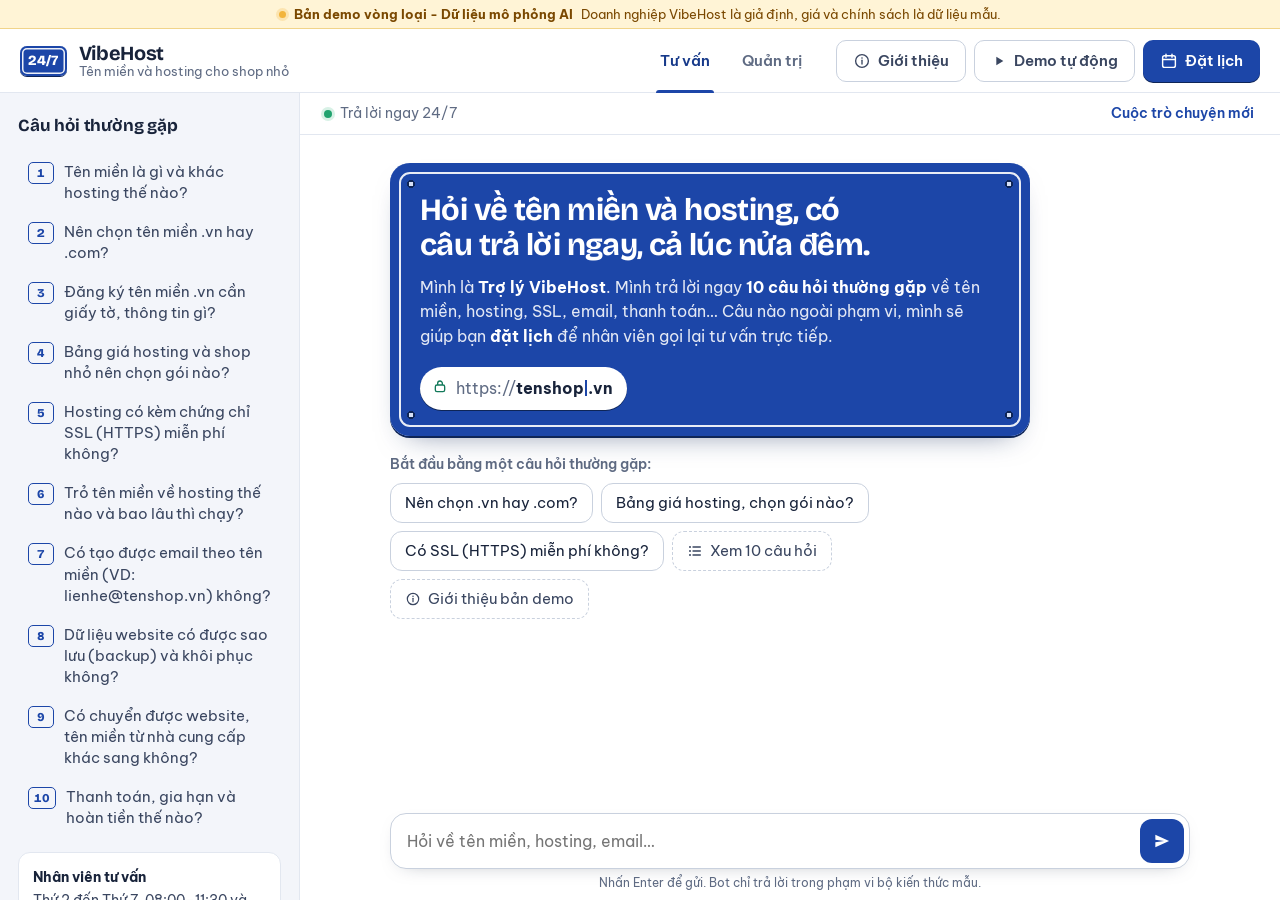
==== commit b2f8ee44: "UI thử nghiệm 1.3: motif biển số nhà men xanh (chưa dùng cho bản nộp) - Phông Be Vietnam Pro + Brico" ====
--- a/index.html
+++ b/index.html
@@ -3,19 +3,20 @@
 <head>
   <meta charset="utf-8">
   <meta name="viewport" content="width=device-width, initial-scale=1, viewport-fit=cover">
-  <title>Chatbot tư vấn · VibeHost — Đề 4 (bản demo vòng loại)</title>
+  <title>Chatbot tư vấn VibeHost — Đề 4 (bản demo vòng loại)</title>
   <meta name="description" content="Chatbot FAQ & đặt lịch tư vấn (Đề 4 · VIBE-CODING 2026). Bản demo vòng loại - Dữ liệu mô phỏng AI.">
-  <meta name="theme-color" content="#1849a9">
+  <meta name="theme-color" content="#fff4d6">
   <link rel="icon" href="data:image/svg+xml,%3Csvg xmlns='http://www.w3.org/2000/svg' viewBox='0 0 24 24'%3E%3Crect width='24' height='24' rx='6' fill='%231849a9'/%3E%3Cpath d='M6 7.5A2 2 0 0 1 8 5.5h8a2 2 0 0 1 2 2v5.5a2 2 0 0 1-2 2h-4.6L8 18v-3H8a2 2 0 0 1-2-2z' fill='none' stroke='white' stroke-width='1.8' stroke-linejoin='round'/%3E%3C/svg%3E">
   <link rel="stylesheet" href="css/styles.css">
 </head>
 <body>
+  <a class="skip-link" href="#msg-input">Bỏ qua, tới ô nhập câu hỏi</a>
   <div class="app">
     <div class="demo-banner" role="note">
       <span class="banner-dot" aria-hidden="true"></span>
       <strong>Bản demo vòng loại - Dữ liệu mô phỏng AI</strong>
-      <span class="hide-sm">· Doanh nghiệp <span data-brand>VibeHost</span> là giả định, giá &amp; chính sách là dữ liệu mẫu</span>
-      <span class="show-sm">· dữ liệu mẫu</span>
+      <span class="hide-sm">Doanh nghiệp <span data-brand>VibeHost</span> là giả định, giá và chính sách là dữ liệu mẫu.</span>
+      <span class="show-sm">Giá là dữ liệu mẫu.</span>
     </div>
     <div class="storage-warning" id="storage-warning" role="alert" hidden>
       Trình duyệt đang chặn lưu trữ (localStorage): lịch hẹn chỉ được giữ tạm đến khi tải lại trang.
@@ -23,10 +24,8 @@
 
     <header class="topbar">
       <a class="brand" href="#/chat" aria-label="VibeHost — về màn hình tư vấn">
-        <span class="brand-mark" aria-hidden="true">
-          <svg viewBox="0 0 24 24" width="22" height="22"><path d="M6 7.5A2 2 0 0 1 8 5.5h8a2 2 0 0 1 2 2v5.5a2 2 0 0 1-2 2h-4.6L8 18v-3H8a2 2 0 0 1-2-2z" fill="none" stroke="currentColor" stroke-width="1.8" stroke-linejoin="round"/><path d="M9.5 10.25h5M9.5 12.75h3" stroke="currentColor" stroke-width="1.6" stroke-linecap="round"/></svg>
-        </span>
-        <span class="brand-text"><strong data-brand>VibeHost</strong><small>Tên miền &amp; hosting · trợ lý 24/7</small></span>
+        <span class="brand-mark plate-mini" aria-hidden="true" translate="no">24/7</span>
+        <span class="brand-text"><strong data-brand translate="no">VibeHost</strong><small>Tên miền và hosting cho shop nhỏ</small></span>
       </a>
       <nav class="tabs" aria-label="Chuyển màn hình">
         <a href="#/chat" data-route="chat">Tư vấn</a>
@@ -41,7 +40,7 @@
           <svg viewBox="0 0 24 24" width="16" height="16" aria-hidden="true"><path d="M8 5.5v13l10.5-6.5z" fill="currentColor"/></svg>
           <span>Demo tự động</span>
         </button>
-        <button type="button" class="btn primary" id="btn-book-top">
+        <button type="button" class="btn primary" id="btn-book-top" aria-label="Đặt lịch tư vấn">
           <svg viewBox="0 0 24 24" width="18" height="18" aria-hidden="true"><rect x="3.5" y="5" width="17" height="15.5" rx="2.5" fill="none" stroke="currentColor" stroke-width="1.9"/><path d="M3.5 10h17M8 3v4M16 3v4" stroke="currentColor" stroke-width="1.9" stroke-linecap="round"/></svg>
           <span>Đặt lịch</span>
         </button>
@@ -50,9 +49,10 @@
 
     <main class="views">
       <!-- MÀN HÌNH KHÁCH HÀNG -->
-      <section class="view chat-view" id="view-chat" aria-label="Chatbot tư vấn">
+      <section class="view chat-view" id="view-chat" aria-labelledby="chat-h1">
+        <h1 class="sr-only" id="chat-h1">Chatbot tư vấn tên miền và hosting VibeHost</h1>
         <aside class="sidebar" aria-label="Bộ kiến thức">
-          <h2>10 câu hỏi thường gặp</h2>
+          <h2>Câu hỏi thường gặp</h2>
           <ol class="topic-list" id="topic-list"></ol>
           <div class="info-card">
             <strong>Nhân viên tư vấn</strong>
@@ -81,7 +81,7 @@
               <svg viewBox="0 0 24 24" width="20" height="20" aria-hidden="true"><path d="M4 19.5 20.5 12 4 4.5l.02 5.9L14.5 12 4.02 13.6z" fill="currentColor"/></svg>
             </button>
           </form>
-          <p class="composer-hint" id="composer-hint" aria-live="polite">Enter để gửi · Bot chỉ trả lời trong phạm vi bộ kiến thức mẫu</p>
+          <p class="composer-hint" id="composer-hint" aria-live="polite">Nhấn Enter để gửi. Bot chỉ trả lời trong phạm vi bộ kiến thức mẫu.</p>
         </div>
       </section>
 
@@ -162,7 +162,7 @@
           <svg viewBox="0 0 24 24" width="18" height="18" aria-hidden="true"><path d="M6 6l12 12M18 6 6 18" stroke="currentColor" stroke-width="2" stroke-linecap="round"/></svg>
         </button>
       </div>
-      <p class="dlg-sub">Nhân viên <span data-brand>VibeHost</span> gọi lại đúng giờ hẹn · Thứ 2 – Thứ 7, 08:00–11:30 &amp; 13:30–17:00 (giờ Việt Nam).</p>
+      <p class="dlg-sub">Nhân viên <span data-brand>VibeHost</span> gọi lại đúng giờ hẹn. Giờ làm việc: Thứ 2 đến Thứ 7, 08:00–11:30 và 13:30–17:00 (giờ Việt Nam).</p>
 
       <div class="field">
         <label for="bk-name">Họ và tên <span class="req" aria-hidden="true">*</span></label>
@@ -232,7 +232,7 @@
           <svg viewBox="0 0 24 24" width="18" height="18" aria-hidden="true"><path d="M6 6l12 12M18 6 6 18" stroke="currentColor" stroke-width="2" stroke-linecap="round"/></svg>
         </button>
       </div>
-      <p class="dlg-sub">Đề 4 · Chatbot FAQ &amp; đặt lịch tư vấn — VIBE-CODING 2026 · Đội Vibe · Bảng B – Kinh tế</p>
+      <p class="dlg-sub">Đề 4, Chatbot FAQ &amp; đặt lịch tư vấn. VIBE-CODING 2026, đội Vibe, Bảng B – Kinh tế.</p>
       <h3>Dành cho ai</h3>
       <p>Chủ shop và doanh nghiệp nhỏ đang cần tên miền, hosting — trong khi nhà cung cấp nhỏ như <span data-brand>VibeHost</span> (giả định) không đủ người trực 24/7.</p>
       <h3>Một tình huống cụ thể</h3>
--- a/css/styles.css
+++ b/css/styles.css
@@ -1,401 +1,467 @@
-/* styles.css — Chatbot FAQ & đặt lịch tư vấn (Đề 4) · mobile-first, không dùng thư viện ngoài
-   Một màu thương hiệu + màu ngữ nghĩa: hổ phách = mô phỏng/chú ý · xanh lá = đã ghi nhận/dữ liệu thật · đỏ = xóa/lỗi · xám = dữ liệu mẫu */
+/* Phông chữ tự lưu (OFL): Be Vietnam Pro, Bricolage Grotesque — tải từ Google Fonts, không phụ thuộc mạng khi chạy */
+@font-face { font-family: 'Be Vietnam Pro'; font-style: normal; font-weight: 400; font-display: swap; src: url(fonts/be-vietnam-pro-400-vietnamese.woff2) format('woff2'); unicode-range: U+0102-0103, U+0110-0111, U+0128-0129, U+0168-0169, U+01A0-01A1, U+01AF-01B0, U+0300-0301, U+0303-0304, U+0308-0309, U+0323, U+0329, U+1EA0-1EF9, U+20AB; }
+@font-face { font-family: 'Be Vietnam Pro'; font-style: normal; font-weight: 400; font-display: swap; src: url(fonts/be-vietnam-pro-400-latin-ext.woff2) format('woff2'); unicode-range: U+0100-02BA, U+02BD-02C5, U+02C7-02CC, U+02CE-02D7, U+02DD-02FF, U+0304, U+0308, U+0329, U+1D00-1DBF, U+1E00-1E9F, U+1EF2-1EFF, U+2020, U+20A0-20AB, U+20AD-20C4, U+2113, U+2C60-2C7F, U+A720-A7FF; }
+@font-face { font-family: 'Be Vietnam Pro'; font-style: normal; font-weight: 400; font-display: swap; src: url(fonts/be-vietnam-pro-400-latin.woff2) format('woff2'); unicode-range: U+0000-00FF, U+0131, U+0152-0153, U+02BB-02BC, U+02C6, U+02DA, U+02DC, U+0304, U+0308, U+0329, U+2000-206F, U+20AC, U+2122, U+2191, U+2193, U+2212, U+2215, U+FEFF, U+FFFD; }
+@font-face { font-family: 'Be Vietnam Pro'; font-style: normal; font-weight: 500; font-display: swap; src: url(fonts/be-vietnam-pro-500-vietnamese.woff2) format('woff2'); unicode-range: U+0102-0103, U+0110-0111, U+0128-0129, U+0168-0169, U+01A0-01A1, U+01AF-01B0, U+0300-0301, U+0303-0304, U+0308-0309, U+0323, U+0329, U+1EA0-1EF9, U+20AB; }
+@font-face { font-family: 'Be Vietnam Pro'; font-style: normal; font-weight: 500; font-display: swap; src: url(fonts/be-vietnam-pro-500-latin-ext.woff2) format('woff2'); unicode-range: U+0100-02BA, U+02BD-02C5, U+02C7-02CC, U+02CE-02D7, U+02DD-02FF, U+0304, U+0308, U+0329, U+1D00-1DBF, U+1E00-1E9F, U+1EF2-1EFF, U+2020, U+20A0-20AB, U+20AD-20C4, U+2113, U+2C60-2C7F, U+A720-A7FF; }
+@font-face { font-family: 'Be Vietnam Pro'; font-style: normal; font-weight: 500; font-display: swap; src: url(fonts/be-vietnam-pro-500-latin.woff2) format('woff2'); unicode-range: U+0000-00FF, U+0131, U+0152-0153, U+02BB-02BC, U+02C6, U+02DA, U+02DC, U+0304, U+0308, U+0329, U+2000-206F, U+20AC, U+2122, U+2191, U+2193, U+2212, U+2215, U+FEFF, U+FFFD; }
+@font-face { font-family: 'Be Vietnam Pro'; font-style: normal; font-weight: 600; font-display: swap; src: url(fonts/be-vietnam-pro-600-vietnamese.woff2) format('woff2'); unicode-range: U+0102-0103, U+0110-0111, U+0128-0129, U+0168-0169, U+01A0-01A1, U+01AF-01B0, U+0300-0301, U+0303-0304, U+0308-0309, U+0323, U+0329, U+1EA0-1EF9, U+20AB; }
+@font-face { font-family: 'Be Vietnam Pro'; font-style: normal; font-weight: 600; font-display: swap; src: url(fonts/be-vietnam-pro-600-latin-ext.woff2) format('woff2'); unicode-range: U+0100-02BA, U+02BD-02C5, U+02C7-02CC, U+02CE-02D7, U+02DD-02FF, U+0304, U+0308, U+0329, U+1D00-1DBF, U+1E00-1E9F, U+1EF2-1EFF, U+2020, U+20A0-20AB, U+20AD-20C4, U+2113, U+2C60-2C7F, U+A720-A7FF; }
+@font-face { font-family: 'Be Vietnam Pro'; font-style: normal; font-weight: 600; font-display: swap; src: url(fonts/be-vietnam-pro-600-latin.woff2) format('woff2'); unicode-range: U+0000-00FF, U+0131, U+0152-0153, U+02BB-02BC, U+02C6, U+02DA, U+02DC, U+0304, U+0308, U+0329, U+2000-206F, U+20AC, U+2122, U+2191, U+2193, U+2212, U+2215, U+FEFF, U+FFFD; }
+@font-face { font-family: 'Be Vietnam Pro'; font-style: normal; font-weight: 700; font-display: swap; src: url(fonts/be-vietnam-pro-700-vietnamese.woff2) format('woff2'); unicode-range: U+0102-0103, U+0110-0111, U+0128-0129, U+0168-0169, U+01A0-01A1, U+01AF-01B0, U+0300-0301, U+0303-0304, U+0308-0309, U+0323, U+0329, U+1EA0-1EF9, U+20AB; }
+@font-face { font-family: 'Be Vietnam Pro'; font-style: normal; font-weight: 700; font-display: swap; src: url(fonts/be-vietnam-pro-700-latin-ext.woff2) format('woff2'); unicode-range: U+0100-02BA, U+02BD-02C5, U+02C7-02CC, U+02CE-02D7, U+02DD-02FF, U+0304, U+0308, U+0329, U+1D00-1DBF, U+1E00-1E9F, U+1EF2-1EFF, U+2020, U+20A0-20AB, U+20AD-20C4, U+2113, U+2C60-2C7F, U+A720-A7FF; }
+@font-face { font-family: 'Be Vietnam Pro'; font-style: normal; font-weight: 700; font-display: swap; src: url(fonts/be-vietnam-pro-700-latin.woff2) format('woff2'); unicode-range: U+0000-00FF, U+0131, U+0152-0153, U+02BB-02BC, U+02C6, U+02DA, U+02DC, U+0304, U+0308, U+0329, U+2000-206F, U+20AC, U+2122, U+2191, U+2193, U+2212, U+2215, U+FEFF, U+FFFD; }
+@font-face { font-family: 'Bricolage Grotesque'; font-style: normal; font-weight: 500 800; font-display: swap; src: url(fonts/bricolage-grotesque-500-800-vietnamese.woff2) format('woff2'); unicode-range: U+0102-0103, U+0110-0111, U+0128-0129, U+0168-0169, U+01A0-01A1, U+01AF-01B0, U+0300-0301, U+0303-0304, U+0308-0309, U+0323, U+0329, U+1EA0-1EF9, U+20AB; }
+@font-face { font-family: 'Bricolage Grotesque'; font-style: normal; font-weight: 500 800; font-display: swap; src: url(fonts/bricolage-grotesque-500-800-latin-ext.woff2) format('woff2'); unicode-range: U+0100-02BA, U+02BD-02C5, U+02C7-02CC, U+02CE-02D7, U+02DD-02FF, U+0304, U+0308, U+0329, U+1D00-1DBF, U+1E00-1E9F, U+1EF2-1EFF, U+2020, U+20A0-20AB, U+20AD-20C4, U+2113, U+2C60-2C7F, U+A720-A7FF; }
+@font-face { font-family: 'Bricolage Grotesque'; font-style: normal; font-weight: 500 800; font-display: swap; src: url(fonts/bricolage-grotesque-500-800-latin.woff2) format('woff2'); unicode-range: U+0000-00FF, U+0131, U+0152-0153, U+02BB-02BC, U+02C6, U+02DA, U+02DC, U+0304, U+0308, U+0329, U+2000-206F, U+20AC, U+2122, U+2191, U+2193, U+2212, U+2215, U+FEFF, U+FFFD; }
+
+/* styles.css — Chatbot FAQ & đặt lịch tư vấn (Đề 4) · v1.3 · mobile-first, không dùng thư viện ngoài
+   Motif: biển số nhà men xanh Việt Nam — "tên miền là địa chỉ nhà". Một điểm nhấn (biển số), phần còn lại tiết chế.
+   Màu ngữ nghĩa: hổ phách đèn đường = mô phỏng/chú ý · lá = đã ghi nhận/dữ liệu thật · đỏ = xóa/lỗi · xám = dữ liệu mẫu */
 :root {
-  --brand: #1849a9;
-  --brand-hover: #123a87;
-  --brand-soft: #edf2fb;
-  --brand-line: #c9d7f2;
-  --brand-ink: #15336f;
-
-  --ink: #101828;
-  --ink-2: #344054;
-  --muted: #5d6b82;
-  --bg: #f3f5f8;
-  --surface: #ffffff;
-  --surface-2: #f8fafc;
-  --line: #e3e8ef;
-  --line-strong: #cdd5df;
-
-  --amber-ink: #8a4b00;
-  --amber-bg: #fff6e0;
-  --amber-line: #f2d184;
-  --green-ink: #146c43;
-  --green-bg: #e7f5ed;
-  --green-line: #b6e2c8;
-  --red-ink: #b42318;
+  --enamel: #1c46a8;       /* men xanh biển số */
+  --enamel-hover: #163a8e;
+  --night: #0e2557;        /* xanh đêm */
+  --enamel-soft: #ecf1fb;
+  --enamel-line: #c7d4f0;
+  --enamel-ink: #173a8a;
+
+  --ink: #18233a;
+  --ink-2: #3a4660;
+  --muted: #5f6b83;
+  --paper: #f3f5fa;
+  --white: #ffffff;
+  --line: #e2e7f0;
+  --line-strong: #c9d1de;
+
+  --lamp: #f2b43c;          /* đèn đường */
+  --lamp-ink: #7a4800;
+  --lamp-bg: #fff4d6;
+  --lamp-line: #f1d48a;
+  --leaf: #12795a;
+  --leaf-bg: #e6f4ee;
+  --leaf-line: #b5dfcc;
+  --red: #b42318;
   --red-bg: #fdecea;
-  --red-line: #f5c2bd;
-  --slate-ink: #3b4a5e;
-  --slate-bg: #eef2f6;
-  --slate-line: #d5dce6;
-
+  --red-line: #f3c1bb;
+  --slate: #3b4a5e;
+  --slate-bg: #eef1f5;
+  --slate-line: #d4dbe5;
+
+  --font-ui: 'Be Vietnam Pro', system-ui, -apple-system, "Segoe UI", Roboto, Arial, sans-serif;
+  --font-display: 'Bricolage Grotesque', 'Be Vietnam Pro', system-ui, sans-serif;
   --r-sm: 8px;
   --r-md: 12px;
-  --r-lg: 16px;
-  --shadow-1: 0 1px 2px rgba(16, 24, 40, .06);
-  --shadow-2: 0 6px 16px rgba(16, 24, 40, .08);
-  --font: "Segoe UI", system-ui, -apple-system, BlinkMacSystemFont, Roboto, "Helvetica Neue", Arial, "Noto Sans", sans-serif;
+  --r-lg: 18px;
 }
 
 * { box-sizing: border-box; }
 html, body { margin: 0; height: 100%; }
 body {
-  font: 16px/1.5 var(--font);
+  font: 400 16px/1.6 var(--font-ui);
   color: var(--ink);
-  background: var(--bg);
+  background: var(--white);
   -webkit-text-size-adjust: 100%;
   -webkit-font-smoothing: antialiased;
+  font-feature-settings: "kern";
 }
 button, input, select, textarea { font: inherit; color: inherit; }
 button { cursor: pointer; }
+button, a, input, select, textarea, summary { touch-action: manipulation; -webkit-tap-highlight-color: transparent; }
+h1, h2, h3 { text-wrap: balance; }
+.skip-link { position: fixed; left: 12px; top: -60px; z-index: 100; padding: 10px 14px; border-radius: 10px; background: var(--ink); color: #fff; font-weight: 600; text-decoration: none; }
+.skip-link:focus { top: 12px; }
 [hidden] { display: none !important; }
-a { color: var(--brand); }
-:focus-visible { outline: 2px solid var(--brand); outline-offset: 2px; }
+a { color: var(--enamel); }
+:focus-visible { outline: 2px solid var(--enamel); outline-offset: 2px; }
 .sr-only { position: absolute; width: 1px; height: 1px; padding: 0; margin: -1px; overflow: hidden; clip: rect(0 0 0 0); white-space: nowrap; border: 0; }
 .muted { color: var(--muted); }
-.num { font-variant-numeric: tabular-nums; }
 
 .app { display: flex; flex-direction: column; height: 100vh; height: 100dvh; }
+
+/* ---------- Biển số men: dùng chung cho logo, lời chào, mã lịch hẹn ---------- */
+.plate-mini {
+  display: inline-grid; place-items: center; padding: 0 8px; min-width: 46px; height: 30px; border-radius: 7px;
+  background: var(--enamel); color: #fff;
+  box-shadow: inset 0 0 0 2px var(--enamel), inset 0 0 0 3.5px rgba(255, 255, 255, .92), 0 1px 0 var(--night);
+  font: 800 14px/1 var(--font-display); letter-spacing: .01em; font-variant-numeric: lining-nums;
+}
 
 /* ---------- Dòng minh bạch (bắt buộc khi dùng mock) ---------- */
 .demo-banner {
-  display: flex; flex-wrap: wrap; align-items: center; justify-content: center; gap: 2px 6px;
-  padding: 5px 16px; font-size: 13.5px; line-height: 1.4; text-align: center;
-  background: var(--amber-bg); color: var(--amber-ink); border-bottom: 1px solid var(--amber-line);
-}
-.banner-dot { width: 7px; height: 7px; border-radius: 50%; background: #d4930d; flex: none; }
-.storage-warning { padding: 8px 16px; font-size: 14px; text-align: center; background: var(--red-bg); color: var(--red-ink); }
+  display: flex; flex-wrap: wrap; align-items: center; justify-content: center; gap: 2px 8px;
+  padding: 5px 16px; font-size: 13px; line-height: 1.4; text-align: center;
+  background: var(--lamp-bg); color: var(--lamp-ink); border-bottom: 1px solid var(--lamp-line);
+}
+.demo-banner strong { font-weight: 700; }
+.banner-dot { width: 7px; height: 7px; border-radius: 50%; background: var(--lamp); box-shadow: 0 0 0 3px rgba(242, 180, 60, .25); flex: none; }
+.storage-warning { padding: 8px 16px; font-size: 14px; text-align: center; background: var(--red-bg); color: var(--red); }
 .show-sm { display: none; }
 
 /* ---------- Header ---------- */
 .topbar {
-  display: flex; flex-wrap: wrap; align-items: center; gap: 8px 14px;
-  padding: 10px 20px; background: var(--surface); border-bottom: 1px solid var(--line);
-}
-.brand { display: flex; align-items: center; gap: 10px; margin-right: auto; min-width: 0; color: inherit; text-decoration: none; }
-.brand-mark {
-  flex: none; display: grid; place-items: center; width: 36px; height: 36px; border-radius: 10px;
-  background: var(--brand); color: #fff;
-}
-.brand-text { display: flex; flex-direction: column; min-width: 0; line-height: 1.2; }
-.brand-text strong { font-size: 17px; letter-spacing: -.01em; }
-.brand-text small { font-size: 12.5px; color: var(--muted); white-space: nowrap; }
-.tabs { display: flex; gap: 2px; padding: 3px; border-radius: 10px; background: var(--bg); }
+  display: flex; flex-wrap: wrap; align-items: center; gap: 8px 20px;
+  padding: 0 20px; min-height: 64px; background: var(--white); border-bottom: 1px solid var(--line);
+}
+.brand { display: flex; align-items: center; gap: 12px; margin-right: auto; min-width: 0; color: inherit; text-decoration: none; padding: 10px 0; }
+.brand-text { display: flex; flex-direction: column; min-width: 0; line-height: 1.15; }
+.brand-text strong { font: 700 20px/1.1 var(--font-display); letter-spacing: -.015em; color: var(--ink); }
+.brand-text small { font-size: 13px; color: var(--muted); white-space: nowrap; }
+.tabs { display: flex; align-self: stretch; gap: 4px; }
 .tabs a {
-  display: inline-flex; align-items: center; justify-content: center; gap: 6px; min-height: 38px; padding: 0 16px;
-  border-radius: 8px; color: var(--muted); font-weight: 600; font-size: 15px; text-decoration: none;
+  position: relative; display: inline-flex; align-items: center; justify-content: center; gap: 6px; padding: 0 14px;
+  color: var(--muted); font-weight: 600; font-size: 15px; text-decoration: none;
 }
 .tabs a:hover { color: var(--ink); }
-.tabs a[aria-current="page"] { background: var(--surface); color: var(--brand-ink); box-shadow: var(--shadow-1); }
+.tabs a[aria-current="page"] { color: var(--enamel-ink); }
+.tabs a[aria-current="page"]::after { content: ""; position: absolute; left: 10px; right: 10px; bottom: -1px; height: 3px; border-radius: 3px 3px 0 0; background: var(--enamel); }
 .nav-count {
   display: inline-grid; place-items: center; min-width: 20px; height: 20px; padding: 0 6px;
-  border-radius: 999px; background: var(--brand); color: #fff; font-size: 12px; font-weight: 700;
-  font-variant-numeric: tabular-nums;
+  border-radius: 999px; background: var(--enamel); color: #fff; font-size: 12px; font-weight: 700; font-variant-numeric: tabular-nums;
 }
 .top-actions { display: flex; align-items: center; gap: 8px; }
 
 /* ---------- Nút ---------- */
 .btn {
-  display: inline-flex; align-items: center; justify-content: center; gap: 6px; min-height: 42px; padding: 0 14px;
-  border: 1px solid transparent; border-radius: var(--r-sm); font-size: 15px; font-weight: 600; line-height: 1.2;
-  text-decoration: none; white-space: nowrap; transition: background-color .15s, border-color .15s, color .15s;
-}
+  display: inline-flex; align-items: center; justify-content: center; gap: 7px; min-height: 42px; padding: 0 16px;
+  border: 1px solid transparent; border-radius: 10px; font-size: 15px; font-weight: 600; line-height: 1.2;
+  text-decoration: none; white-space: nowrap; transition: background-color .15s, border-color .15s, color .15s, transform .1s;
+}
+.btn:active { transform: translateY(1px); }
 .btn svg { flex: none; }
-.btn.primary { background: var(--brand); color: #fff; }
-.btn.primary:hover { background: var(--brand-hover); }
-.btn.outline { background: var(--surface); border-color: var(--brand-line); color: var(--brand-ink); }
-.btn.outline:hover { background: var(--brand-soft); }
-.btn.ghost { background: var(--surface); border-color: var(--line-strong); color: var(--ink-2); }
-.btn.ghost:hover { background: var(--surface-2); border-color: #a9b4c2; }
-.btn.success { background: var(--green-ink); color: #fff; }
-.btn.success:hover { background: #0f5535; }
-.btn.danger { background: var(--red-ink); color: #fff; }
+.btn.primary { background: var(--enamel); color: #fff; box-shadow: 0 1px 0 var(--night); }
+.btn.primary:hover { background: var(--enamel-hover); }
+.btn.outline { background: var(--white); border-color: var(--enamel-line); color: var(--enamel-ink); }
+.btn.outline:hover { background: var(--enamel-soft); }
+.btn.ghost { background: var(--white); border-color: var(--line-strong); color: var(--ink-2); }
+.btn.ghost:hover { background: var(--paper); }
+.btn.success { background: var(--leaf); color: #fff; }
+.btn.success:hover { background: #0e6249; }
+.btn.danger { background: var(--red); color: #fff; }
 .btn.danger:hover { background: #911c13; }
-.btn.danger-ghost { background: var(--surface); border-color: var(--red-line); color: var(--red-ink); }
+.btn.danger-ghost { background: var(--white); border-color: var(--red-line); color: var(--red); }
 .btn.danger-ghost:hover { background: var(--red-bg); }
-.btn.small { min-height: 36px; padding: 0 12px; font-size: 14px; }
+.btn.small { min-height: 36px; padding: 0 12px; font-size: 14px; border-radius: 9px; }
 .btn.block { width: 100%; }
-.btn:disabled { opacity: .5; cursor: not-allowed; }
-.link-btn { display: inline-flex; align-items: center; gap: 6px; min-height: 32px; padding: 0 2px; border: 0; background: none; color: var(--brand); font-size: 14px; font-weight: 600; }
-.link-btn:hover { text-decoration: underline; }
-.danger-link { color: var(--red-ink); }
+.btn:disabled { opacity: .45; cursor: not-allowed; }
+.link-btn { display: inline-flex; align-items: center; gap: 6px; min-height: 34px; padding: 0 2px; border: 0; background: none; color: var(--enamel); font-size: 14px; font-weight: 600; }
+.link-btn:hover { text-decoration: underline; text-underline-offset: 3px; }
+.danger-link { color: var(--red); }
 .count-pill {
   display: inline-grid; place-items: center; min-width: 20px; height: 20px; padding: 0 6px; border-radius: 999px;
-  background: var(--brand-soft); color: var(--brand-ink); font-size: 12px; font-weight: 700; font-variant-numeric: tabular-nums;
+  background: var(--enamel); color: #fff; font-size: 12px; font-weight: 700; font-variant-numeric: tabular-nums;
 }
 
 /* ---------- Bố cục ---------- */
 .views { display: flex; flex: 1; min-height: 0; }
 .view { flex: 1; min-width: 0; min-height: 0; }
 .chat-view { display: grid; grid-template-columns: minmax(0, 1fr); }
-@media (min-width: 960px) { .chat-view { grid-template-columns: 296px minmax(0, 1fr); } }
+@media (min-width: 960px) { .chat-view { grid-template-columns: 300px minmax(0, 1fr); } }
 .sidebar { display: none; }
 @media (min-width: 960px) {
-  .sidebar {
-    display: flex; flex-direction: column; gap: 14px; padding: 18px 16px; overflow-y: auto;
-    background: var(--surface); border-right: 1px solid var(--line);
-  }
-}
-.sidebar h2 { margin: 0 0 -4px; font-size: 12.5px; font-weight: 700; letter-spacing: .06em; text-transform: uppercase; color: var(--muted); }
-.topic-list { display: flex; flex-direction: column; gap: 1px; margin: 0; padding: 0; list-style: none; }
+  .sidebar { display: flex; flex-direction: column; gap: 16px; padding: 22px 18px; overflow-y: auto; background: var(--paper); border-right: 1px solid var(--line); }
+}
+.sidebar h2 { margin: 0; font: 700 17px/1.3 var(--font-display); letter-spacing: -.01em; color: var(--ink); }
+.topic-list { display: flex; flex-direction: column; gap: 2px; margin: 0; padding: 0; list-style: none; }
 .topic-list button {
   display: flex; align-items: flex-start; gap: 10px; width: 100%; padding: 8px 10px; text-align: left;
-  border: 0; border-radius: var(--r-sm); background: none; font-size: 14.5px; line-height: 1.4; color: var(--ink-2);
-}
-.topic-list button:hover { background: var(--brand-soft); color: var(--ink); }
-.topic-no { flex: none; width: 20px; margin-top: 1px; color: var(--muted); font-size: 13px; font-weight: 700; font-variant-numeric: tabular-nums; text-align: right; }
-.info-card { padding: 12px 14px; border-radius: var(--r-md); background: var(--surface-2); border: 1px solid var(--line); font-size: 14px; color: var(--ink-2); }
+  border: 0; border-radius: 10px; background: none; font-size: 14.5px; line-height: 1.45; color: var(--ink-2);
+}
+.topic-list button:hover { background: var(--white); color: var(--ink); box-shadow: 0 0 0 1px var(--line); }
+.topic-no {
+  flex: none; display: inline-grid; place-items: center; min-width: 26px; height: 22px; margin-top: 1px; padding: 0 5px; border-radius: 5px;
+  border: 1.5px solid var(--enamel); color: var(--enamel); font: 800 12px/1 var(--font-display); font-variant-numeric: lining-nums tabular-nums;
+}
+.info-card { padding: 14px; border-radius: var(--r-md); background: var(--white); border: 1px solid var(--line); font-size: 14px; color: var(--ink-2); line-height: 1.5; }
 .info-card strong { display: block; margin-bottom: 2px; color: var(--ink); }
-.sidebar-note { margin: 0; font-size: 13px; color: var(--muted); }
+.sidebar-note { margin: 0; font-size: 13px; line-height: 1.5; color: var(--muted); }
 
 /* ---------- Khung chat ---------- */
-.chat-panel { display: flex; flex-direction: column; min-width: 0; min-height: 0; }
+.chat-panel { display: flex; flex-direction: column; min-width: 0; min-height: 0; background: var(--white); }
 .chat-toolbar {
-  display: flex; align-items: center; justify-content: space-between; gap: 8px; min-height: 40px; padding: 2px 20px;
-  background: var(--surface); border-bottom: 1px solid var(--line); font-size: 14px; color: var(--muted);
+  display: flex; align-items: center; justify-content: space-between; gap: 8px; min-height: 42px; padding: 0 24px;
+  border-bottom: 1px solid var(--line); font-size: 14px; color: var(--muted);
 }
 .presence { display: inline-flex; align-items: center; gap: 8px; }
-.status-dot { width: 8px; height: 8px; border-radius: 50%; background: #22a06b; }
-.toolbar-actions { display: inline-flex; align-items: center; gap: 14px; }
+.status-dot { width: 8px; height: 8px; border-radius: 50%; background: #21a36f; box-shadow: 0 0 0 3px #d8f1e6; }
+.toolbar-actions { display: inline-flex; align-items: center; gap: 16px; }
 .chat-log {
   position: relative; flex: 1; min-height: 0; overflow-y: auto; overscroll-behavior: contain;
-  display: flex; flex-direction: column; gap: 16px; padding: 18px 12px 22px;
-}
-@media (min-width: 720px) { .chat-log { padding: 22px 28px 26px; } }
-
-.msg { display: flex; align-items: flex-end; gap: 10px; width: 100%; max-width: 860px; align-self: center; }
+  display: flex; flex-direction: column; gap: 22px; padding: 22px 16px 28px;
+}
+@media (min-width: 720px) { .chat-log { padding: 28px 32px 32px; } }
+
+.msg { display: flex; align-items: flex-start; gap: 12px; width: 100%; max-width: 800px; align-self: center; }
 .msg.user { justify-content: flex-end; }
 .avatar {
-  flex: none; display: grid; place-items: center; width: 32px; height: 32px; border-radius: 50%;
-  background: var(--brand-soft); color: var(--brand); border: 1px solid var(--brand-line);
-}
-.bubble { max-width: min(660px, calc(100% - 42px)); padding: 12px 14px; border-radius: var(--r-lg); overflow-wrap: anywhere; }
-.bubble p { margin: 0 0 8px; }
+  flex: none; display: grid; place-items: center; width: 30px; height: 30px; margin-top: 1px; border-radius: 8px;
+  background: var(--enamel); color: #fff; box-shadow: inset 0 0 0 1.5px var(--enamel), inset 0 0 0 2.5px rgba(255, 255, 255, .9);
+}
+.bubble { min-width: 0; overflow-wrap: anywhere; }
+.bubble p { margin: 0 0 10px; }
 .bubble p:last-child { margin-bottom: 0; }
-.msg.bot .bubble { background: var(--surface); border: 1px solid var(--line); border-bottom-left-radius: 6px; box-shadow: var(--shadow-1); }
-.msg.user .bubble { max-width: min(560px, 86%); background: var(--brand); color: #fff; border-bottom-right-radius: 6px; }
-.msg.user .bubble .msg-time { display: block; margin-top: 2px; text-align: right; color: #d6e2fa; }
-.msg.is-fallback .bubble { background: #fffcf5; border-color: var(--amber-line); }
-.lead { font-weight: 600; color: var(--ink); }
+/* Tin của bot: không đóng khung, như các trợ lý AI hiện nay */
+.msg.bot .bubble { flex: 1; max-width: 68ch; padding-top: 3px; color: var(--ink); }
+.msg.user .bubble {
+  max-width: min(520px, 84%); padding: 10px 15px 8px; background: var(--enamel); color: #fff;
+  border-radius: 18px 18px 6px 18px;
+}
+.msg.user .bubble .msg-time { display: block; margin-top: 2px; text-align: right; color: #cddaf6; }
+.msg.is-fallback .bubble { padding: 14px 16px; background: #fffaec; border: 1px solid var(--lamp-line); border-radius: 14px; }
+.lead { font-weight: 650; font-size: 17px; line-height: 1.5; color: var(--night); }
 .repeat-note { font-size: 14px; color: var(--muted); }
-.points { margin: 2px 0 10px; padding-left: 0; list-style: none; }
-.points li { position: relative; margin: 6px 0; padding-left: 16px; color: var(--ink-2); }
-.points li::before { content: ""; position: absolute; left: 2px; top: .62em; width: 6px; height: 6px; border-radius: 50%; background: var(--brand-line); }
-.msg-meta { display: flex; flex-wrap: wrap; align-items: center; gap: 6px; margin-top: 10px; }
-.tag { display: inline-flex; align-items: center; gap: 5px; padding: 1px 8px; border-radius: 999px; border: 1px solid transparent; font-size: 12px; font-weight: 600; line-height: 1.6; white-space: nowrap; }
-.tag-src { background: var(--brand-soft); color: var(--brand-ink); border-color: var(--brand-line); }
-.tag-ai { background: var(--amber-bg); color: var(--amber-ink); border-color: var(--amber-line); }
-.tag-warn { background: var(--amber-bg); color: var(--amber-ink); border-color: var(--amber-line); }
-.tag-ok, .tag-real { background: var(--green-bg); color: var(--green-ink); border-color: var(--green-line); }
-.tag-sample { background: var(--slate-bg); color: var(--slate-ink); border-color: var(--slate-line); }
-.tag-today { background: var(--brand-soft); color: var(--brand-ink); border-color: var(--brand-line); }
-.tag-past { background: var(--surface-2); color: var(--muted); border-color: var(--line); }
+.points { margin: 4px 0 12px; padding: 0; list-style: none; border-left: 2px solid var(--enamel-line); }
+.points li { margin: 0; padding: 4px 0 4px 14px; color: var(--ink-2); line-height: 1.55; }
+.msg-meta { display: flex; flex-wrap: wrap; align-items: center; gap: 6px; margin-top: 12px; }
+.tag { display: inline-flex; align-items: center; gap: 5px; padding: 1px 9px; border-radius: 999px; border: 1px solid transparent; font-size: 12.5px; font-weight: 600; line-height: 1.65; white-space: nowrap; }
+.tag-src { background: var(--enamel-soft); color: var(--enamel-ink); border-color: var(--enamel-line); }
+.tag-ai, .tag-warn { background: var(--lamp-bg); color: var(--lamp-ink); border-color: var(--lamp-line); }
+.tag-ok, .tag-real { background: var(--leaf-bg); color: var(--leaf); border-color: var(--leaf-line); }
+.tag-sample { background: var(--slate-bg); color: var(--slate); border-color: var(--slate-line); }
+.tag-today { background: var(--enamel-soft); color: var(--enamel-ink); border-color: var(--enamel-line); }
+.tag-past { background: var(--paper); color: var(--muted); border-color: var(--line); }
 .msg-time { margin-left: auto; font-size: 12px; color: var(--muted); font-variant-numeric: tabular-nums; }
-.origin { margin-top: 10px; padding-top: 8px; border-top: 1px solid var(--line); font-size: 14px; color: var(--ink-2); }
-.origin summary { padding: 2px 0; color: var(--brand); font-weight: 600; cursor: pointer; }
-.origin-text { margin: 8px 0 0 !important; padding: 10px 12px; border-radius: var(--r-sm); background: var(--surface-2); border: 1px solid var(--line); }
-.origin-note { margin: 6px 0 0 !important; font-size: 13px; color: var(--muted); }
-.msg-actions { display: flex; flex-wrap: wrap; gap: 8px; margin-top: 12px; }
-.suggest { margin-top: 12px; }
-.suggest-label { margin: 0 0 6px !important; font-size: 13px; font-weight: 600; color: var(--muted); }
-.chips { display: flex; flex-wrap: wrap; gap: 6px; }
+.origin { margin-top: 10px; font-size: 14px; color: var(--ink-2); }
+.origin summary { display: inline-flex; padding: 2px 0; color: var(--enamel); font-weight: 600; cursor: pointer; list-style-position: inside; }
+.origin[open] { padding: 10px 12px 12px; border-radius: var(--r-md); background: var(--paper); }
+.origin-text { margin: 8px 0 0 !important; color: var(--ink); }
+.origin-note { margin: 8px 0 0 !important; font-size: 13px; color: var(--muted); }
+.msg-actions { display: flex; flex-wrap: wrap; gap: 8px; margin-top: 14px; }
+.suggest { margin-top: 16px; }
+.suggest-label { margin: 0 0 8px !important; font-size: 13.5px; font-weight: 600; color: var(--muted); }
+.chips { display: flex; flex-wrap: wrap; gap: 8px; }
 .chip {
-  display: inline-flex; align-items: center; gap: 6px; min-height: 38px; padding: 7px 12px; text-align: left;
-  border: 1px solid var(--brand-line); border-radius: 999px; background: var(--surface);
-  color: var(--brand-ink); font-size: 14.5px; line-height: 1.3;
-}
-.chip:hover { background: var(--brand-soft); }
-.chip-ghost { border-style: dashed; border-color: var(--line-strong); color: var(--ink-2); }
-.menu { display: grid; gap: 6px; margin-top: 8px; }
-.chip-menu { border-radius: var(--r-sm); width: 100%; }
-
-/* Thẻ xác nhận đặt lịch */
-.receipt { margin: -2px 0 0; }
+  display: inline-flex; align-items: center; gap: 7px; min-height: 40px; padding: 8px 14px; text-align: left;
+  border: 1px solid var(--line-strong); border-radius: 12px; background: var(--white);
+  color: var(--ink); font-size: 14.5px; line-height: 1.3; transition: border-color .15s, background-color .15s;
+}
+.chip:hover { border-color: var(--enamel); background: var(--enamel-soft); color: var(--enamel-ink); }
+.chip-ghost { border-style: dashed; color: var(--ink-2); }
+.menu { display: grid; gap: 6px; margin-top: 10px; }
+.chip-menu { width: 100%; }
+
+/* Lời chào: biển số men xanh — điểm nhấn duy nhất của trang */
+.msg.welcome .bubble { max-width: 640px; padding-top: 0; }
+.plate {
+  position: relative; padding: 30px 30px 26px; border-radius: 20px; color: #fff;
+  background: var(--enamel);
+  box-shadow: inset 0 0 0 9px var(--enamel), inset 0 0 0 11px rgba(255, 255, 255, .9), 0 2px 0 var(--night), 0 14px 30px -18px rgba(14, 37, 87, .6);
+}
+.plate::before { /* 4 đinh tán ở góc biển */
+  content: ""; position: absolute; inset: 0; border-radius: inherit; pointer-events: none;
+  background:
+    radial-gradient(circle at 21px 21px, #d6e0f6 0 2.4px, #0e2557 2.5px 4px, transparent 4.2px),
+    radial-gradient(circle at calc(100% - 21px) 21px, #d6e0f6 0 2.4px, #0e2557 2.5px 4px, transparent 4.2px),
+    radial-gradient(circle at 21px calc(100% - 21px), #d6e0f6 0 2.4px, #0e2557 2.5px 4px, transparent 4.2px),
+    radial-gradient(circle at calc(100% - 21px) calc(100% - 21px), #d6e0f6 0 2.4px, #0e2557 2.5px 4px, transparent 4.2px);
+}
+.plate-title { margin: 0 0 12px; font: 700 31px/1.12 var(--font-display); letter-spacing: -.02em; text-wrap: balance; }
+.plate p { margin: 0 0 18px; color: rgba(255, 255, 255, .88); font-size: 15.5px; line-height: 1.6; max-width: 52ch; }
+.plate p strong { color: #fff; }
+.address {
+  display: inline-flex; align-items: center; gap: 8px; max-width: 100%; padding: 9px 14px 9px 12px; border-radius: 999px;
+  background: #fff; color: var(--ink); font-size: 15.5px; box-shadow: 0 1px 0 var(--night);
+}
+.address svg { flex: none; color: var(--leaf); }
+.address .scheme { color: var(--muted); }
+.address .host { font-weight: 700; color: var(--ink); }
+.address .url { min-width: 0; white-space: nowrap; overflow: hidden; text-overflow: ellipsis; }
+.address .caret { display: inline-block; width: 2px; height: 1.05em; margin: 0 1px; vertical-align: -.16em; background: var(--enamel); animation: caret 1s steps(1) infinite; }
+@keyframes caret { 50% { opacity: 0; } }
+.msg.welcome .suggest { margin-top: 18px; }
+
+/* Phiếu xác nhận đặt lịch */
+.receipt { padding: 16px; border: 1px solid var(--line); border-radius: 16px; background: var(--white); box-shadow: 0 1px 2px rgba(24, 35, 58, .05); }
 .receipt-head { display: flex; align-items: flex-start; gap: 10px; }
-.receipt-icon { flex: none; display: grid; place-items: center; width: 28px; height: 28px; border-radius: 50%; background: var(--green-bg); color: var(--green-ink); border: 1px solid var(--green-line); }
-.receipt-head strong { display: block; font-size: 16px; }
-.receipt-head span { font-size: 14px; color: var(--green-ink); font-weight: 600; }
-.receipt-rows { display: grid; gap: 6px; margin: 12px 0 10px; padding: 10px 12px; border-radius: var(--r-sm); background: var(--surface-2); border: 1px solid var(--line); }
-.receipt-rows div { display: flex; justify-content: space-between; gap: 12px; font-size: 14.5px; }
+.receipt-icon { flex: none; display: grid; place-items: center; width: 30px; height: 30px; border-radius: 50%; background: var(--leaf-bg); color: var(--leaf); border: 1px solid var(--leaf-line); }
+.receipt-head strong { display: block; font: 700 18px/1.3 var(--font-display); letter-spacing: -.01em; }
+.receipt-head span { font-size: 14px; color: var(--leaf); font-weight: 600; }
+.receipt-rows { display: grid; gap: 8px; margin: 14px 0 12px; padding: 0; }
+.receipt-rows div { display: flex; align-items: center; justify-content: space-between; gap: 12px; padding: 8px 0; border-top: 1px solid var(--line); font-size: 15px; }
 .receipt-rows dt { flex: none; color: var(--muted); white-space: nowrap; }
 .receipt-rows dd { margin: 0; font-weight: 600; text-align: right; font-variant-numeric: tabular-nums; }
+.receipt-rows div:first-child { border-top: 0; padding-top: 0; }
+.receipt-rows div:first-child dd { /* mã lịch hẹn in như một biển số */
+  padding: 5px 11px; border-radius: 7px; background: var(--enamel); color: #fff; letter-spacing: .04em;
+  box-shadow: inset 0 0 0 2px var(--enamel), inset 0 0 0 3.5px rgba(255, 255, 255, .9); font: 800 15px/1.2 var(--font-display);
+}
 .receipt-note { font-size: 14px; color: var(--ink-2); }
 
-.typing .bubble { display: inline-flex; gap: 5px; padding: 15px 16px; }
-.typing .dot-t { width: 7px; height: 7px; border-radius: 50%; background: #98a2b3; animation: blink 1.2s infinite both; }
+.typing .bubble { display: inline-flex; flex: 0 0 auto; gap: 5px; padding: 12px 0 !important; }
+.typing .dot-t { width: 7px; height: 7px; border-radius: 50%; background: var(--enamel); opacity: .35; animation: blink 1.2s infinite both; }
 .typing .dot-t:nth-child(2) { animation-delay: .2s; }
 .typing .dot-t:nth-child(3) { animation-delay: .4s; }
 @keyframes blink { 0%, 80%, 100% { opacity: .25; transform: translateY(0); } 40% { opacity: 1; transform: translateY(-3px); } }
 
-.composer { display: flex; align-items: center; gap: 8px; padding: 10px 12px 6px; background: var(--surface); border-top: 1px solid var(--line); }
-@media (min-width: 720px) { .composer { padding: 12px 28px 6px; } }
+/* Ô nhập: một khối bo tròn chứa cả nút gửi */
+.composer {
+  display: flex; align-items: center; gap: 6px; width: calc(100% - 24px); max-width: 800px; margin: 10px auto 4px; padding: 5px 5px 5px 6px;
+  border: 1px solid var(--line-strong); border-radius: 16px; background: var(--white); box-shadow: 0 6px 20px -14px rgba(24, 35, 58, .5);
+  transition: border-color .15s, box-shadow .15s;
+}
+.composer:focus-within { border-color: var(--enamel); box-shadow: 0 0 0 3px var(--enamel-soft), 0 6px 20px -14px rgba(24, 35, 58, .5); }
 .composer-field { position: relative; flex: 1; min-width: 0; }
-.composer input {
-  width: 100%; height: 48px; padding: 0 14px; font-size: 16px;
-  border: 1px solid var(--line-strong); border-radius: var(--r-md); background: #fff;
-}
-.composer-field.has-text input { padding-right: 70px; }
-.composer input:focus { border-color: var(--brand); outline: 2px solid var(--brand-line); outline-offset: 0; }
-.counter { display: none; position: absolute; top: 50%; right: 12px; transform: translateY(-50%); font-size: 12px; color: var(--muted); pointer-events: none; font-variant-numeric: tabular-nums; }
+.composer input { width: 100%; height: 44px; padding: 0 10px; font-size: 16px; border: 0; background: transparent; outline: none; }
+.composer-field.has-text input { padding-right: 64px; }
+.counter { display: none; position: absolute; top: 50%; right: 8px; transform: translateY(-50%); font-size: 12px; color: var(--muted); pointer-events: none; font-variant-numeric: tabular-nums; }
 .composer-field.has-text .counter { display: block; }
-.counter.warn { color: var(--red-ink); font-weight: 700; }
-.send-btn { flex: none; display: grid; place-items: center; width: 48px; height: 48px; border: 0; border-radius: var(--r-md); background: var(--brand); color: #fff; }
-.send-btn:hover { background: var(--brand-hover); }
+.counter.warn { color: var(--red); font-weight: 700; }
+.send-btn { flex: none; display: grid; place-items: center; width: 44px; height: 44px; border: 0; border-radius: 12px; background: var(--enamel); color: #fff; }
+.send-btn:hover { background: var(--enamel-hover); }
 .send-btn:disabled { opacity: .5; cursor: progress; }
-.composer-hint {
-  margin: 0; padding: 0 16px calc(8px + env(safe-area-inset-bottom)); font-size: 12px; text-align: center;
-  color: var(--muted); background: var(--surface);
-}
-.composer-hint.warn { color: var(--red-ink); font-weight: 600; }
+.composer-hint { margin: 0; padding: 0 16px calc(8px + env(safe-area-inset-bottom)); font-size: 12px; text-align: center; color: var(--muted); }
+.composer-hint.warn { color: var(--red); font-weight: 600; }
 .shake { animation: shake .32s; }
 @keyframes shake { 20%, 60% { transform: translateX(-5px); } 40%, 80% { transform: translateX(5px); } }
 
 /* ---------- Quản trị ---------- */
-.admin-view { overflow-y: auto; }
-.admin-wrap { max-width: 1080px; margin: 0 auto; padding: 22px 16px 48px; }
-.admin-head h1 { margin: 0 0 4px; font-size: 24px; line-height: 1.25; letter-spacing: -.01em; }
-.admin-head p { margin: 0; font-size: 14px; color: var(--muted); }
-.stats { display: grid; grid-template-columns: repeat(2, minmax(0, 1fr)); gap: 8px; margin: 16px 0; }
-@media (min-width: 720px) { .stats { grid-template-columns: repeat(4, minmax(0, 1fr)); gap: 10px; } }
-.stat { display: flex; flex-direction: column; gap: 2px; padding: 12px 14px; border: 1px solid var(--line); border-radius: var(--r-md); background: var(--surface); }
-.stat b { font-size: 24px; line-height: 1.15; font-weight: 650; }
-.stat-label { display: inline-flex; align-items: center; gap: 6px; font-size: 13px; color: var(--muted); }
+.admin-view { overflow-y: auto; background: var(--paper); }
+.admin-wrap { max-width: 1100px; margin: 0 auto; padding: 28px 20px 56px; }
+.admin-head h1 { margin: 0 0 6px; font: 700 30px/1.15 var(--font-display); letter-spacing: -.02em; }
+.admin-head p { margin: 0; font-size: 14px; color: var(--muted); max-width: 80ch; }
+/* Dải số liệu: một khung, vách ngăn — không phải lưới thẻ */
+.stats, .kpis {
+  display: grid; grid-template-columns: repeat(2, minmax(0, 1fr)); margin: 20px 0;
+  border: 1px solid var(--line); border-radius: 16px; background: var(--white); overflow: hidden;
+}
+@media (min-width: 720px) { .stats, .kpis { grid-template-columns: repeat(4, minmax(0, 1fr)); } }
+.stat, .kpi { display: flex; flex-direction: column; gap: 2px; padding: 16px 18px; border-left: 1px solid var(--line); border-top: 1px solid var(--line); margin: 0 0 -1px -1px; }
+.stat b, .kpi b { order: 2; font: 700 30px/1.1 var(--font-display); letter-spacing: -.02em; }
+.stat-label, .kpi-label { order: 1; display: inline-flex; align-items: center; gap: 6px; font-size: 13.5px; color: var(--muted); }
+.kpi-sub { order: 3; font-size: 12.5px; color: var(--muted); }
+.kpis { margin: 4px 0 0; background: var(--white); }
 .dot { width: 8px; height: 8px; border-radius: 50%; flex: none; }
-.dot-pending { background: #d4930d; }
+.dot-pending { background: var(--lamp); }
 .toolbar { display: flex; flex-wrap: wrap; align-items: center; gap: 10px; margin-bottom: 10px; }
-.toolbar-2 { gap: 8px; margin-bottom: 14px; }
-.search { flex: 1 1 240px; min-width: 0; height: 42px; padding: 0 12px; font-size: 16px; border: 1px solid var(--line-strong); border-radius: var(--r-sm); background: #fff; }
-.search:focus { border-color: var(--brand); outline: 2px solid var(--brand-line); outline-offset: 0; }
-.seg { display: inline-flex; padding: 3px; border: 1px solid var(--line); border-radius: 10px; background: var(--surface); }
-.seg button { min-height: 34px; padding: 0 12px; border: 0; border-radius: 7px; background: none; font-size: 14px; font-weight: 600; color: var(--muted); }
-.seg button[aria-pressed="true"] { background: var(--brand); color: #fff; }
-
-.appt-table { border: 1px solid var(--line); border-radius: var(--r-md); background: var(--surface); overflow: hidden; }
+.toolbar-2 { gap: 8px; margin-bottom: 16px; }
+.search { flex: 1 1 240px; min-width: 0; height: 42px; padding: 0 14px; font-size: 16px; border: 1px solid var(--line-strong); border-radius: 10px; background: var(--white); }
+.search:focus { border-color: var(--enamel); outline: 3px solid var(--enamel-soft); outline-offset: 0; }
+.seg { display: inline-flex; padding: 3px; border: 1px solid var(--line-strong); border-radius: 11px; background: var(--white); }
+.seg button { min-height: 34px; padding: 0 13px; border: 0; border-radius: 8px; background: none; font-size: 14px; font-weight: 600; color: var(--muted); }
+.seg button[aria-pressed="true"] { background: var(--ink); color: #fff; }
+
+.appt-table { border: 1px solid var(--line); border-radius: 16px; background: var(--white); overflow: hidden; }
 .appt-head { display: none; }
 .appt {
-  display: grid; grid-template-columns: minmax(0, 1fr) auto; gap: 8px 12px; padding: 14px; border-top: 1px solid var(--line);
+  display: grid; grid-template-columns: minmax(0, 1fr) auto; gap: 8px 12px; padding: 16px; border-top: 1px solid var(--line);
   grid-template-areas: "when state" "who who" "what what" "act act";
 }
 .appt:first-child { border-top: 0; }
-.appt.closed { background: var(--surface-2); }
+.appt.closed { background: #fafbfd; }
+.appt.closed .appt-when b, .appt.closed .appt-who h3 { color: var(--muted); }
 .appt-when { grid-area: when; display: flex; flex-wrap: wrap; align-items: baseline; gap: 2px 8px; }
-.appt-when b { font-size: 20px; line-height: 1.1; font-variant-numeric: tabular-nums; }
+.appt-when b { font: 700 22px/1.1 var(--font-display); letter-spacing: -.01em; font-variant-numeric: tabular-nums; }
 .appt-when span { font-size: 14px; color: var(--ink-2); }
 .appt-who { grid-area: who; min-width: 0; }
 .appt-what { grid-area: what; min-width: 0; }
-.appt-who h3 { display: flex; flex-wrap: wrap; align-items: center; gap: 6px; margin: 0 0 2px; font-size: 16px; }
+.appt-who h3 { display: flex; flex-wrap: wrap; align-items: center; gap: 6px; margin: 0 0 2px; font-size: 16px; font-weight: 650; }
 .appt-phone { font-weight: 600; text-decoration: none; font-variant-numeric: tabular-nums; }
 .appt-phone:hover { text-decoration: underline; }
 .appt-note { margin: 0; font-size: 14.5px; color: var(--ink-2); }
-.appt-meta { margin: 4px 0 0; font-size: 12.5px; color: var(--muted); }
+.appt-meta { display: flex; flex-wrap: wrap; gap: 2px 12px; margin: 4px 0 0; font-size: 12.5px; color: var(--muted); }
 .appt-state { grid-area: state; display: flex; align-items: flex-start; justify-content: flex-end; }
 .appt-actions { grid-area: act; display: flex; flex-wrap: wrap; align-items: center; gap: 8px; }
 .status { display: inline-flex; align-items: center; gap: 6px; padding: 2px 10px; border-radius: 999px; border: 1px solid transparent; font-size: 13px; font-weight: 700; white-space: nowrap; }
 .status::before { content: ""; width: 7px; height: 7px; border-radius: 50%; background: currentColor; }
-.status.pending { background: var(--amber-bg); color: var(--amber-ink); border-color: var(--amber-line); }
-.status.done { background: var(--green-bg); color: var(--green-ink); border-color: var(--green-line); }
-.status.cancelled { background: var(--slate-bg); color: var(--slate-ink); border-color: var(--slate-line); }
+.status.pending { background: var(--lamp-bg); color: var(--lamp-ink); border-color: var(--lamp-line); }
+.status.pending::before { background: var(--lamp); }
+.status.done { background: var(--leaf-bg); color: var(--leaf); border-color: var(--leaf-line); }
+.status.cancelled { background: var(--slate-bg); color: var(--slate); border-color: var(--slate-line); }
 @media (min-width: 900px) {
-  .appt-head, .appt { grid-template-columns: 150px minmax(0, 1fr) minmax(0, 1.2fr) 128px 200px; gap: 14px; align-items: center; }
+  .appt-head, .appt { grid-template-columns: 150px minmax(0, 1fr) minmax(0, 1.25fr) 132px 200px; gap: 16px; align-items: center; }
   .appt { grid-template-areas: "when who what state act"; }
-  .appt-head { display: grid; padding: 10px 14px; background: var(--surface-2); border-bottom: 1px solid var(--line); font-size: 12.5px; font-weight: 700; color: var(--muted); letter-spacing: .02em; }
+  .appt-head { display: grid; padding: 11px 16px; background: var(--paper); border-bottom: 1px solid var(--line); font-size: 13px; font-weight: 600; color: var(--muted); }
   .appt-when { flex-direction: column; align-items: flex-start; gap: 0; }
   .appt-state { justify-content: flex-start; align-items: center; }
   .appt-actions { justify-content: flex-end; }
   .appt-note { font-size: 14px; }
 }
-.empty { padding: 28px 16px; text-align: center; color: var(--ink-2); }
+.empty { padding: 32px 16px; text-align: center; color: var(--ink-2); }
 .empty p { margin: 4px 0; }
 
-.panel { margin-top: 22px; padding: 16px; border: 1px solid var(--line); border-radius: var(--r-md); background: var(--surface); }
+.panel { margin-top: 28px; padding: 0; }
 .panel-head { margin-bottom: 12px; }
-.panel h2 { margin: 0 0 2px; font-size: 18px; letter-spacing: -.01em; }
+.panel h2 { margin: 0 0 4px; font: 700 21px/1.25 var(--font-display); letter-spacing: -.015em; }
 .panel p { margin: 0; font-size: 14px; }
-.kpis { display: grid; grid-template-columns: repeat(2, minmax(0, 1fr)); gap: 8px; }
-@media (min-width: 720px) { .kpis { grid-template-columns: repeat(4, minmax(0, 1fr)); } }
-.kpi { display: flex; flex-direction: column; gap: 1px; padding: 12px 14px; border-radius: var(--r-sm); background: var(--surface-2); border: 1px solid var(--line); }
-.kpi-label { font-size: 13px; color: var(--muted); }
-.kpi b { font-size: 24px; line-height: 1.2; font-weight: 650; }
-.kpi-sub { font-size: 12.5px; color: var(--muted); }
-.ins-sub { margin: 18px 0 8px; font-size: 14px; font-weight: 700; color: var(--ink-2); }
-.rank { display: grid; gap: 10px; margin: 0; padding: 0; list-style: none; }
+.ins-sub { margin: 22px 0 10px; font-size: 15px; font-weight: 650; color: var(--ink); }
+.rank { display: grid; gap: 12px; margin: 0; padding: 16px 18px; list-style: none; border: 1px solid var(--line); border-radius: 16px; background: var(--white); }
 .rank li { display: grid; grid-template-columns: minmax(0, 1fr) 40px; grid-template-areas: "name count" "bar bar"; gap: 4px 10px; align-items: center; }
 @media (min-width: 720px) { .rank li { grid-template-columns: minmax(0, 260px) minmax(0, 1fr) 40px; grid-template-areas: "name bar count"; } }
 .rank-name { grid-area: name; font-size: 14px; color: var(--ink-2); overflow: hidden; text-overflow: ellipsis; white-space: nowrap; }
 .rank-bar { grid-area: bar; height: 12px; }
-.rank-bar span { display: block; height: 100%; min-width: 4px; border-radius: 0 4px 4px 0; background: var(--brand); }
+.rank-bar span { display: block; height: 100%; min-width: 4px; border-radius: 0 4px 4px 0; background: var(--enamel); }
 .rank-count { grid-area: count; text-align: right; font-size: 14px; font-weight: 700; font-variant-numeric: tabular-nums; }
 .rank-empty { color: var(--muted); font-size: 14px; }
-.unanswered-list { display: grid; gap: 6px; margin: 0 0 12px; padding: 0; list-style: none; }
-.unanswered-list li { display: flex; justify-content: space-between; gap: 12px; padding: 8px 10px; border-radius: var(--r-sm); background: var(--surface-2); border: 1px solid var(--line); font-size: 14.5px; }
+.unanswered-list { display: grid; gap: 0; margin: 0 0 12px; padding: 0; list-style: none; border: 1px solid var(--line); border-radius: 16px; background: var(--white); overflow: hidden; }
+.unanswered-list li { display: flex; justify-content: space-between; gap: 12px; padding: 11px 16px; border-top: 1px solid var(--line); font-size: 14.5px; }
+.unanswered-list li:first-child { border-top: 0; }
 .unanswered-list li span { min-width: 0; overflow-wrap: anywhere; }
 .unanswered-list time { flex: none; font-size: 12.5px; color: var(--muted); font-variant-numeric: tabular-nums; }
 .unanswered-list .muted-item { color: var(--muted); }
-.danger-zone { margin: 22px 0 0; text-align: center; }
+.danger-zone { margin: 28px 0 0; text-align: center; }
 
 /* ---------- Hộp thoại ---------- */
 dialog {
   width: min(560px, calc(100vw - 24px)); max-height: calc(100vh - 24px); max-height: calc(100dvh - 24px);
-  padding: 0; border: 0; border-radius: var(--r-lg); color: var(--ink); background: var(--surface);
-  box-shadow: 0 24px 64px rgba(16, 24, 40, .28); overflow: auto; overscroll-behavior: contain;
-}
-dialog::backdrop { background: rgba(16, 24, 40, .5); }
-@media (max-width: 560px) { /* điện thoại: hộp thoại trượt lên từ đáy */
-  #booking-dialog, #mine-dialog, #about-dialog { width: 100%; max-width: 100%; margin: auto 0 0; border-radius: var(--r-lg) var(--r-lg) 0 0; max-height: 94vh; max-height: 94dvh; }
-}
-.dlg-form { padding: 16px 18px 0; }
+  padding: 0; border: 0; border-radius: 20px; color: var(--ink); background: var(--white);
+  box-shadow: 0 30px 70px -20px rgba(14, 37, 87, .45); overflow: auto; overscroll-behavior: contain;
+}
+dialog::backdrop { background: rgba(14, 37, 87, .45); backdrop-filter: blur(2px); }
+@media (max-width: 560px) {
+  #booking-dialog, #mine-dialog, #about-dialog { width: 100%; max-width: 100%; margin: auto 0 0; border-radius: 20px 20px 0 0; max-height: 94vh; max-height: 94dvh; }
+}
+.dlg-form { padding: 20px 20px 0; }
 .dlg-head { display: flex; align-items: center; justify-content: space-between; gap: 12px; }
-.dlg-head h2 { margin: 0; font-size: 19px; line-height: 1.3; letter-spacing: -.01em; }
-.icon-btn { flex: none; display: grid; place-items: center; width: 38px; height: 38px; border: 0; border-radius: var(--r-sm); background: var(--bg); color: var(--ink-2); }
+.dlg-head h2 { margin: 0; font: 700 23px/1.25 var(--font-display); letter-spacing: -.015em; }
+.icon-btn { flex: none; display: grid; place-items: center; width: 38px; height: 38px; border: 0; border-radius: 10px; background: var(--paper); color: var(--ink-2); }
 .icon-btn:hover { background: var(--line); }
-.dlg-sub { margin: 4px 0 12px; font-size: 14px; color: var(--muted); }
+.dlg-sub { margin: 6px 0 16px; font-size: 14px; color: var(--muted); }
 .dlg-footer {
-  position: sticky; bottom: 0; margin: 8px -18px 0; padding: 10px 18px calc(12px + env(safe-area-inset-bottom));
-  background: var(--surface); border-top: 1px solid var(--line);
-}
-.field { margin-bottom: 10px; }
-.field label { display: block; margin-bottom: 4px; font-size: 14.5px; font-weight: 600; }
-.req { color: var(--red-ink); }
+  position: sticky; bottom: 0; margin: 8px -20px 0; padding: 12px 20px calc(14px + env(safe-area-inset-bottom));
+  background: var(--white); border-top: 1px solid var(--line);
+}
+.field { margin-bottom: 12px; }
+.field label { display: block; margin-bottom: 5px; font-size: 14.5px; font-weight: 600; }
+.req { color: var(--red); }
 .opt { font-size: 13px; font-weight: 400; color: var(--muted); }
 .field input, .field select, .field textarea {
   width: 100%; min-height: 46px; padding: 10px 12px; font-size: 16px;
-  border: 1px solid var(--line-strong); border-radius: var(--r-sm); background: #fff;
-}
-.field select:disabled { color: var(--muted); background: var(--surface-2); }
+  border: 1px solid var(--line-strong); border-radius: 10px; background: var(--white);
+}
+.field select { color: var(--ink); background-color: var(--white); }
+.field select:disabled { color: var(--muted); background: var(--paper); }
 .field textarea { min-height: 76px; resize: vertical; }
-.field input:focus, .field select:focus, .field textarea:focus { border-color: var(--brand); outline: 2px solid var(--brand-line); outline-offset: 0; }
-.field [aria-invalid="true"] { border-color: var(--red-ink); background: #fffafa; }
+.field input:focus, .field select:focus, .field textarea:focus { border-color: var(--enamel); outline: 3px solid var(--enamel-soft); outline-offset: 0; }
+.field [aria-invalid="true"] { border-color: var(--red); background: #fffafa; }
 .field-row { display: grid; grid-template-columns: minmax(0, 1.25fr) minmax(0, 1fr); gap: 0 10px; }
-.field-error { margin: 4px 0 0; font-size: 13.5px; color: var(--red-ink); }
+.field-error { margin: 5px 0 0; font-size: 13.5px; color: var(--red); }
 .field-error:empty { display: none; }
 .field-foot { display: flex; justify-content: space-between; gap: 8px; }
 .counter-inline { margin-top: 4px; margin-left: auto; font-size: 12px; color: var(--muted); font-variant-numeric: tabular-nums; }
 .slot-hint { margin: -4px 0 12px; font-size: 13px; color: var(--muted); }
 .slot-hint:empty { display: none; }
-.form-error { margin: 0 0 10px; padding: 8px 12px; border-radius: var(--r-sm); font-size: 14px; background: var(--red-bg); color: var(--red-ink); }
+.form-error { margin: 0 0 10px; padding: 9px 12px; border-radius: 10px; font-size: 14px; background: var(--red-bg); color: var(--red); }
 .form-error:empty { display: none; }
 .dlg-actions { display: flex; justify-content: flex-end; gap: 8px; }
-.dlg-footer .dlg-actions .btn.primary { flex: 1 1 auto; max-width: 280px; }
-.privacy { margin: 0 0 8px; font-size: 12px; text-align: center; color: var(--muted); }
+.dlg-footer .dlg-actions .btn.primary { flex: 1 1 auto; max-width: 300px; }
+.privacy { margin: 0 0 8px; font-size: 12.5px; text-align: center; color: var(--muted); }
 .confirm { width: min(440px, calc(100vw - 24px)); }
-.confirm-box { padding: 20px; }
-.confirm-box p { margin: 0 0 18px; font-size: 16px; line-height: 1.5; }
-
-/* Lịch hẹn của bạn */
-.mine-list { display: grid; gap: 8px; margin: 0 0 4px; padding: 0; list-style: none; }
-.mine-item { display: grid; grid-template-columns: minmax(0, 1fr) auto; gap: 6px 12px; align-items: center; padding: 12px; border: 1px solid var(--line); border-radius: var(--r-md); }
-.mine-item.closed { background: var(--surface-2); }
-.mine-when { font-weight: 650; font-variant-numeric: tabular-nums; }
-.mine-meta { grid-column: 1 / -1; margin: 0; font-size: 13px; color: var(--muted); }
+.confirm-box { padding: 22px; }
+.confirm-box p { margin: 0 0 18px; font-size: 16px; line-height: 1.55; }
+
+.mine-list { display: grid; gap: 10px; margin: 0 0 4px; padding: 0; list-style: none; }
+.mine-item { display: grid; grid-template-columns: minmax(0, 1fr) auto; gap: 6px 12px; align-items: center; padding: 14px; border: 1px solid var(--line); border-radius: 14px; }
+.mine-item.closed { background: var(--paper); }
+.mine-when { font: 700 17px/1.3 var(--font-display); font-variant-numeric: tabular-nums; }
+.mine-meta { grid-column: 1 / -1; display: flex; flex-wrap: wrap; gap: 2px 12px; margin: 0; font-size: 13px; color: var(--muted); }
 .mine-actions { grid-column: 1 / -1; }
 .mine-empty { padding: 18px 4px; color: var(--muted); text-align: center; }
 
-/* Về bản demo */
-.about h3 { margin: 14px 0 4px; font-size: 14.5px; }
+.about h3 { margin: 18px 0 6px; font: 700 16px/1.3 var(--font-display); }
 .about p { margin: 0; font-size: 14.5px; color: var(--ink-2); }
 .steps { margin: 0; padding-left: 20px; font-size: 14.5px; color: var(--ink-2); }
-.steps li { margin: 4px 0; }
-.legend { display: grid; gap: 8px; margin: 4px 0 6px; }
+.steps li { margin: 5px 0; }
+.legend { display: grid; gap: 10px; margin: 6px 0 8px; }
 .legend div { display: grid; grid-template-columns: 116px minmax(0, 1fr); gap: 10px; align-items: start; }
 .legend dt { padding-top: 1px; }
 .legend dd { margin: 0; font-size: 14px; color: var(--ink-2); }
@@ -403,32 +469,32 @@
 /* ---------- Thông báo nhanh ---------- */
 .toast {
   position: fixed; left: 50%; bottom: 96px; z-index: 50; transform: translateX(-50%);
-  width: max-content; max-width: calc(100vw - 32px); padding: 11px 16px; border-radius: var(--r-md);
-  background: #101828; color: #fff; font-size: 15px; box-shadow: var(--shadow-2);
-}
-.toast.success { background: #0f5535; }
-.toast.warn { background: #6b3a00; }
+  width: max-content; max-width: calc(100vw - 32px); padding: 11px 16px; border-radius: 12px;
+  background: var(--night); color: #fff; font-size: 15px; box-shadow: 0 12px 28px -12px rgba(14, 37, 87, .6);
+}
+.toast.success { background: #0d5a43; }
+.toast.warn { background: #6b3f00; }
 .toast.error { background: #7a1a12; }
 
 /* ---------- Demo tự động ---------- */
 .demo-caption {
   position: fixed; left: 50%; bottom: 92px; z-index: 60; transform: translateX(-50%);
   display: flex; align-items: center; gap: 10px; width: max-content; max-width: calc(100vw - 24px);
-  padding: 9px 10px 9px 12px; border-radius: var(--r-md); font-size: 15px; line-height: 1.35;
-  background: rgba(16, 24, 40, .94); color: #fff; box-shadow: 0 12px 32px rgba(0, 0, 0, .25);
-}
-dialog .demo-caption { top: 12px; bottom: auto; } /* khi hộp thoại đang mở: đưa chú thích lên trên để không che nút */
-.cap-step { flex: none; padding: 2px 9px; border-radius: 999px; background: #f5c542; color: #3d2700; font-size: 13px; font-weight: 800; font-variant-numeric: tabular-nums; }
+  padding: 9px 10px 9px 12px; border-radius: 14px; font-size: 15px; line-height: 1.35;
+  background: rgba(14, 37, 87, .95); color: #fff; box-shadow: 0 12px 32px rgba(0, 0, 0, .25);
+}
+dialog .demo-caption { top: 12px; bottom: auto; }
+.cap-step { flex: none; padding: 2px 9px; border-radius: 999px; background: var(--lamp); color: #3d2700; font-size: 13px; font-weight: 800; font-variant-numeric: tabular-nums; }
 .cap-text { min-width: 0; }
-.cap-stop { flex: none; padding: 4px 10px; border: 1px solid rgba(255, 255, 255, .4); border-radius: var(--r-sm); background: transparent; color: #fff; font-size: 13px; }
+.cap-stop { flex: none; padding: 4px 10px; border: 1px solid rgba(255, 255, 255, .4); border-radius: 8px; background: transparent; color: #fff; font-size: 13px; }
 .demo-cursor { position: fixed; left: 0; top: 0; z-index: 70; width: 26px; height: 26px; pointer-events: none; transition: transform .5s cubic-bezier(.25, .8, .3, 1); will-change: transform; }
-.demo-cursor::after { content: ""; position: absolute; left: -9px; top: -9px; width: 22px; height: 22px; border-radius: 50%; background: rgba(24, 73, 169, .35); transform: scale(0); opacity: 0; }
+.demo-cursor::after { content: ""; position: absolute; left: -9px; top: -9px; width: 22px; height: 22px; border-radius: 50%; background: rgba(28, 70, 168, .35); transform: scale(0); opacity: 0; }
 .demo-cursor.clicking::after { animation: ripple .45s ease-out; }
 @keyframes ripple { from { transform: scale(.3); opacity: 1; } to { transform: scale(1.6); opacity: 0; } }
 .demo-focus { outline: 3px solid #e0a106 !important; outline-offset: 3px; }
 .demo-running .views { pointer-events: none; }
 .demo-running .toast { bottom: 160px; }
-@media (min-width: 561px) { /* khi demo chạy: hạ form xuống để chú thích phía trên không che tiêu đề */
+@media (min-width: 561px) {
   .demo-running #booking-dialog { margin-top: 72px; max-height: calc(100vh - 88px); max-height: calc(100dvh - 88px); }
 }
 .noscript { padding: 16px; text-align: center; }
@@ -437,28 +503,36 @@
 @media (max-width: 720px) {
   .show-sm { display: inline; }
   .hide-sm { display: none !important; }
-  .demo-banner { font-size: 12.5px; padding: 4px 10px; gap: 2px 5px; }
-  .topbar { gap: 8px; padding: 8px 12px; }
+  .demo-banner { font-size: 12.5px; padding: 4px 10px; gap: 2px 6px; }
+  .topbar { gap: 0 8px; padding: 0 12px; min-height: 0; }
+  .brand { padding: 8px 0; }
   .brand-text small { display: none; }
-  .tabs { order: 3; flex: 1 1 100%; }
-  .tabs a { flex: 1; min-height: 36px; }
+  .tabs { order: 3; flex: 1 1 100%; margin: 0 -12px; padding: 0 4px; border-top: 1px solid var(--line); }
+  .tabs a { flex: 1; min-height: 42px; }
   .btn-icon-sm { width: 42px; padding: 0; }
-  .chat-toolbar { min-height: 36px; padding: 0 12px; }
+  .chat-toolbar { min-height: 38px; padding: 0 14px; }
   .toolbar-actions { gap: 12px; }
+  .plate { padding: 26px 24px 22px; }
+  .plate-title { font-size: 26px; }
+  .admin-wrap { padding: 22px 14px 48px; }
+  .admin-head h1 { font-size: 26px; }
 }
 @media (max-width: 480px) {
+  .demo-banner .show-sm { display: none; } /* điện thoại: giữ dòng bắt buộc trên 1 dòng; nhãn "dữ liệu mẫu" có trong từng câu trả lời */
   .msg.bot .avatar { display: none; }
-  .bubble { max-width: 100%; }
-  .msg.user .bubble { max-width: 88%; }
-  .chat-log { gap: 14px; }
   .presence { display: none; }
   .chat-toolbar { justify-content: flex-end; }
+  .chat-log { gap: 20px; padding: 18px 14px 24px; }
   .appt-actions .btn { flex: 1 1 0; }
+  .plate { padding: 24px 20px 20px; border-radius: 18px; }
+  .plate-title { font-size: 24px; }
 }
 @media (max-width: 360px) {
   .topbar .btn.primary span { display: none; }
   .topbar .btn.primary { width: 42px; padding: 0; }
   .legend div { grid-template-columns: minmax(0, 1fr); gap: 2px; }
+  .plate-title { font-size: 22px; }
+  .address { font-size: 14px; }
 }
 
 @media (prefers-reduced-motion: reduce) {
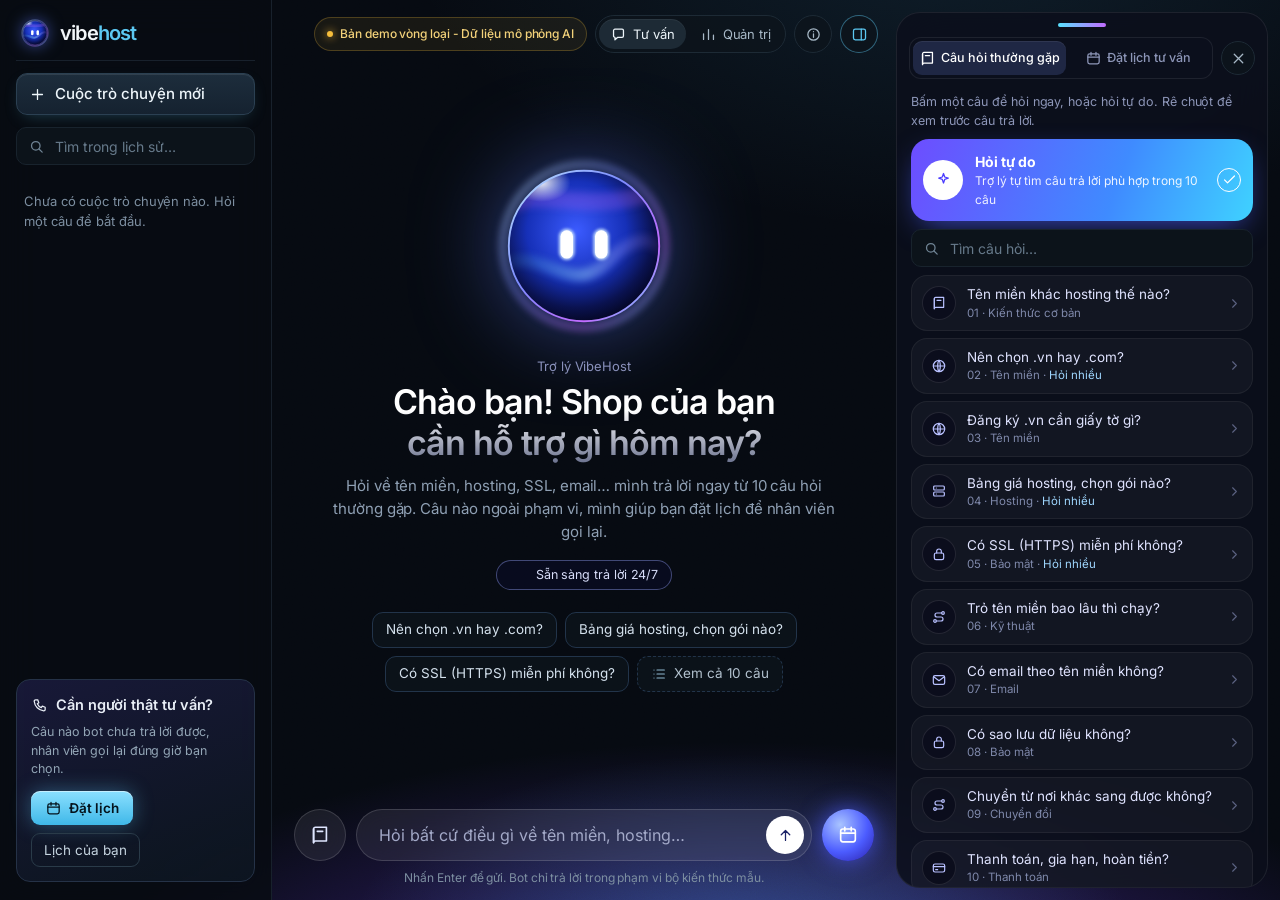
==== commit e778893b: "Giao diện v2: lịch sử trò chuyện bên trái, bảng FAQ/đặt lịch bên phải, linh vật nhìn theo con trỏ - " ====
--- a/index.html
+++ b/index.html
@@ -4,283 +4,209 @@
   <meta charset="utf-8">
   <meta name="viewport" content="width=device-width, initial-scale=1, viewport-fit=cover">
   <title>Chatbot tư vấn VibeHost — Đề 4 (bản demo vòng loại)</title>
-  <meta name="description" content="Chatbot FAQ & đặt lịch tư vấn (Đề 4 · VIBE-CODING 2026). Bản demo vòng loại - Dữ liệu mô phỏng AI.">
-  <meta name="theme-color" content="#fff4d6">
-  <link rel="icon" href="data:image/svg+xml,%3Csvg xmlns='http://www.w3.org/2000/svg' viewBox='0 0 24 24'%3E%3Crect width='24' height='24' rx='6' fill='%231849a9'/%3E%3Cpath d='M6 7.5A2 2 0 0 1 8 5.5h8a2 2 0 0 1 2 2v5.5a2 2 0 0 1-2 2h-4.6L8 18v-3H8a2 2 0 0 1-2-2z' fill='none' stroke='white' stroke-width='1.8' stroke-linejoin='round'/%3E%3C/svg%3E">
+  <meta name="description" content="Chatbot FAQ & đặt lịch tư vấn (Đề 4, VIBE-CODING 2026). Bản demo vòng loại - Dữ liệu mô phỏng AI.">
+  <meta name="theme-color" content="#060a11">
+  <meta name="color-scheme" content="dark">
+  <link rel="icon" href="assets/mascot.svg" type="image/svg+xml">
   <link rel="stylesheet" href="css/styles.css">
 </head>
 <body>
   <a class="skip-link" href="#msg-input">Bỏ qua, tới ô nhập câu hỏi</a>
-  <div class="app">
-    <div class="demo-banner" role="note">
-      <span class="banner-dot" aria-hidden="true"></span>
-      <strong>Bản demo vòng loại - Dữ liệu mô phỏng AI</strong>
-      <span class="hide-sm">Doanh nghiệp <span data-brand>VibeHost</span> là giả định, giá và chính sách là dữ liệu mẫu.</span>
-      <span class="show-sm">Giá là dữ liệu mẫu.</span>
-    </div>
-    <div class="storage-warning" id="storage-warning" role="alert" hidden>
-      Trình duyệt đang chặn lưu trữ (localStorage): lịch hẹn chỉ được giữ tạm đến khi tải lại trang.
-    </div>
-
-    <header class="topbar">
-      <a class="brand" href="#/chat" aria-label="VibeHost — về màn hình tư vấn">
-        <span class="brand-mark plate-mini" aria-hidden="true" translate="no">24/7</span>
-        <span class="brand-text"><strong data-brand translate="no">VibeHost</strong><small>Tên miền và hosting cho shop nhỏ</small></span>
-      </a>
-      <nav class="tabs" aria-label="Chuyển màn hình">
-        <a href="#/chat" data-route="chat">Tư vấn</a>
-        <a href="#/admin" data-route="admin">Quản trị <span class="nav-count" id="nav-admin-count" hidden>0</span></a>
-      </nav>
-      <div class="top-actions">
-        <button type="button" class="btn ghost btn-icon-sm" id="btn-about" aria-label="Về bản demo">
-          <svg viewBox="0 0 24 24" width="18" height="18" aria-hidden="true"><circle cx="12" cy="12" r="8.5" fill="none" stroke="currentColor" stroke-width="1.8"/><path d="M12 11v5" stroke="currentColor" stroke-width="1.8" stroke-linecap="round"/><circle cx="12" cy="8" r="1.1" fill="currentColor"/></svg>
-          <span class="hide-sm">Giới thiệu</span>
-        </button>
-        <button type="button" class="btn ghost hide-sm" id="btn-demo" title="Tự chạy lần lượt 5 tính năng của đề trên giao diện thật">
-          <svg viewBox="0 0 24 24" width="16" height="16" aria-hidden="true"><path d="M8 5.5v13l10.5-6.5z" fill="currentColor"/></svg>
-          <span>Demo tự động</span>
-        </button>
-        <button type="button" class="btn primary" id="btn-book-top" aria-label="Đặt lịch tư vấn">
-          <svg viewBox="0 0 24 24" width="18" height="18" aria-hidden="true"><rect x="3.5" y="5" width="17" height="15.5" rx="2.5" fill="none" stroke="currentColor" stroke-width="1.9"/><path d="M3.5 10h17M8 3v4M16 3v4" stroke="currentColor" stroke-width="1.9" stroke-linecap="round"/></svg>
-          <span>Đặt lịch</span>
-        </button>
-      </div>
-    </header>
-
-    <main class="views">
-      <!-- MÀN HÌNH KHÁCH HÀNG -->
-      <section class="view chat-view" id="view-chat" aria-labelledby="chat-h1">
+  <div class="glowbg" aria-hidden="true"></div>
+
+  <div class="app" id="app" data-view="chat" data-panel-open="true">
+    <!-- ============ CỘT TRÁI: LỊCH SỬ TRÒ CHUYỆN ============ -->
+    <aside class="side" id="side" aria-label="Lịch sử trò chuyện">
+      <div class="brand">
+        <img src="assets/mascot.svg" width="30" height="30" alt="">
+        <b translate="no">vibe<span>host</span></b>
+        <button type="button" class="iconbtn sm only-drawer" id="side-close" aria-label="Đóng lịch sử"></button>
+      </div>
+      <button type="button" class="new" id="btn-new-chat"><span data-icon="plus"></span>Cuộc trò chuyện mới</button>
+      <label class="find"><span data-icon="search"></span><span class="sr-only">Tìm trong lịch sử</span><input type="search" id="hist-search" placeholder="Tìm trong lịch sử…" autocomplete="off"></label>
+      <nav class="hist" id="hist-list" aria-label="Các cuộc trò chuyện"></nav>
+      <div class="help">
+        <b><span data-icon="phone"></span>Cần người thật tư vấn?</b>
+        <p>Câu nào bot chưa trả lời được, nhân viên gọi lại đúng giờ bạn chọn.</p>
+        <div class="row">
+          <button type="button" class="btnc" id="help-book"><span data-icon="cal"></span>Đặt lịch</button>
+          <button type="button" class="btng" id="help-mine">Lịch của bạn <span class="count-pill" id="mine-count" hidden>0</span></button>
+        </div>
+      </div>
+    </aside>
+
+    <!-- ============ KHU GIỮA ============ -->
+    <main class="main">
+      <header class="top">
+        <button type="button" class="iconbtn only-m" id="btn-hist" aria-label="Mở lịch sử trò chuyện"><span data-icon="clock"></span></button>
+        <a class="top-brand" href="#/chat" aria-label="VibeHost, về màn hình tư vấn"><img src="assets/mascot.svg" width="26" height="26" alt=""><b translate="no">vibe<span>host</span></b></a>
+        <span class="conv-title" id="conv-title"><span data-icon="chat"></span><span id="conv-title-text">Cuộc trò chuyện mới</span></span>
+        <span class="grow"></span>
+        <span class="demo" role="note">Bản demo vòng loại - Dữ liệu mô phỏng AI</span>
+        <nav class="pillg" aria-label="Chuyển màn hình">
+          <a href="#/chat" data-route="chat"><span data-icon="chat"></span>Tư vấn</a>
+          <a href="#/admin" data-route="admin"><span data-icon="chart"></span>Quản trị<span class="nav-count" id="nav-admin-count" hidden>0</span></a>
+        </nav>
+        <button type="button" class="iconbtn hide-m" id="btn-demo" aria-label="Chạy demo tự động 5 tính năng" title="Chạy demo tự động 5 tính năng"><span data-icon="play"></span></button>
+        <button type="button" class="iconbtn" id="btn-about" aria-label="Giới thiệu bản demo" title="Giới thiệu bản demo"><span data-icon="info"></span></button>
+        <button type="button" class="iconbtn chat-only" id="btn-panel" aria-label="Ẩn hoặc hiện bảng câu hỏi và đặt lịch" aria-controls="panel" aria-expanded="true"><span data-icon="panelR"></span></button>
+      </header>
+      <div class="storage-warning" id="storage-warning" role="alert" hidden>Trình duyệt đang chặn lưu trữ: lịch hẹn và lịch sử chỉ được giữ tạm đến khi tải lại trang.</div>
+
+      <!-- Màn tư vấn -->
+      <section class="view-chat" id="view-chat" aria-labelledby="chat-h1">
         <h1 class="sr-only" id="chat-h1">Chatbot tư vấn tên miền và hosting VibeHost</h1>
-        <aside class="sidebar" aria-label="Bộ kiến thức">
-          <h2>Câu hỏi thường gặp</h2>
-          <ol class="topic-list" id="topic-list"></ol>
-          <div class="info-card">
-            <strong>Nhân viên tư vấn</strong>
-            <span data-hours></span>
+        <div class="chat-log" id="chat-log" role="log" aria-live="polite" aria-label="Nội dung trò chuyện"></div>
+        <div class="bottom">
+          <form class="dock" id="composer" autocomplete="off">
+            <button type="button" class="round" id="dock-faq" aria-label="Mở câu hỏi thường gặp"><span data-icon="book"></span></button>
+            <div class="field" id="composer-field">
+              <label class="sr-only" for="msg-input">Nhập câu hỏi</label>
+              <input id="msg-input" type="text" maxlength="300" enterkeyhint="send" placeholder="Hỏi bất cứ điều gì về tên miền, hosting…">
+              <span class="counter" id="msg-counter" aria-hidden="true">0/300</span>
+              <button type="submit" class="snd" id="send-btn" aria-label="Gửi câu hỏi"><span data-icon="up"></span></button>
+            </div>
+            <button type="button" class="orbbtn" id="dock-book" aria-label="Đặt lịch tư vấn"><span data-icon="cal"></span></button>
+          </form>
+          <p class="hint" id="composer-hint" aria-live="polite">Nhấn Enter để gửi. Bot chỉ trả lời trong phạm vi bộ kiến thức mẫu.</p>
+        </div>
+      </section>
+
+      <!-- Màn quản trị -->
+      <section class="view-admin" id="view-admin" aria-labelledby="adm-h1" hidden>
+        <div class="adwrap">
+          <div class="adm-head">
+            <h1 id="adm-h1">Quản trị lịch hẹn</h1>
+            <p>Không cần đăng nhập (đúng phạm vi đề, chỉ dùng cho demo). <span id="adm-storage-note"></span></p>
           </div>
-          <button type="button" class="btn primary block" id="sidebar-book">Đặt lịch tư vấn với nhân viên</button>
-          <p class="sidebar-note">Câu hỏi, giá, chính sách là dữ liệu mẫu. Phần diễn đạt do AI mô phỏng (mock) tạo từ câu trả lời gốc.</p>
-        </aside>
-
-        <div class="chat-panel">
-          <div class="chat-toolbar">
-            <span class="presence"><span class="status-dot" aria-hidden="true"></span>Trả lời ngay 24/7</span>
-            <span class="toolbar-actions">
-              <button type="button" class="link-btn" id="btn-mine" hidden>Lịch hẹn của bạn <span class="count-pill" id="mine-count">0</span></button>
-              <button type="button" class="link-btn" id="btn-new-chat">Cuộc trò chuyện mới</button>
-            </span>
+          <div class="kpis">
+            <div><small>Câu hỏi đã nhận</small><b id="ins-questions">0</b><em id="ins-since">chưa có câu hỏi</em></div>
+            <div><small>Bot tự trả lời</small><b class="grad" id="ins-answered">—</b><em id="ins-answered-sub">0 câu từ bộ kiến thức</em></div>
+            <div><small>Chuyển cho nhân viên</small><b id="ins-fallback">0</b><em><span id="ins-bookings">0</span> lịch hẹn tạo từ chatbot</em></div>
+            <div><small><span class="dot pend"></span>Lịch chờ xử lý</small><b id="st-pending">0</b><em>Tổng <span id="st-total">0</span>, hẹn hôm nay <span id="st-today">0</span></em></div>
           </div>
-          <div class="chat-log" id="chat-log" role="log" aria-live="polite" aria-label="Nội dung trò chuyện"></div>
-          <form class="composer" id="composer" autocomplete="off">
-            <label class="sr-only" for="msg-input">Nhập câu hỏi</label>
-            <div class="composer-field">
-              <input id="msg-input" type="text" maxlength="300" enterkeyhint="send" placeholder="Hỏi về tên miền, hosting, email…">
-              <span class="counter" id="msg-counter" aria-hidden="true">0/300</span>
+          <div class="grid2">
+            <div class="col-main">
+              <div class="toolbar">
+                <label class="find grow"><span data-icon="search"></span><span class="sr-only">Tìm lịch hẹn</span><input type="search" id="adm-search" placeholder="Tìm theo tên, số điện thoại, nội dung…"></label>
+                <div class="seg" role="group" aria-label="Lọc theo trạng thái">
+                  <button type="button" data-filter="all" aria-pressed="true">Tất cả</button>
+                  <button type="button" data-filter="pending" aria-pressed="false">Chờ xử lý</button>
+                  <button type="button" data-filter="done" aria-pressed="false">Đã xong</button>
+                </div>
+              </div>
+              <div class="toolbar">
+                <button type="button" class="btn danger-ghost" id="adm-clear-done"><span data-icon="trash"></span><span>Xóa lịch đã xử lý (<span id="adm-clear-done-count">0</span>)</span></button>
+                <button type="button" class="btn ghost" id="adm-export"><span data-icon="download"></span>Xuất CSV</button>
+                <button type="button" class="btn ghost" id="adm-seed"><span data-icon="plus"></span>Thêm dữ liệu mẫu</button>
+              </div>
+              <div class="tbl">
+                <div class="th" aria-hidden="true"><span>Thời gian</span><span>Khách hàng</span><span>Nội dung cần tư vấn</span><span>Trạng thái</span><span></span></div>
+                <div id="adm-list" aria-live="polite"></div>
+              </div>
             </div>
-            <button type="submit" class="send-btn" id="send-btn" aria-label="Gửi câu hỏi">
-              <svg viewBox="0 0 24 24" width="20" height="20" aria-hidden="true"><path d="M4 19.5 20.5 12 4 4.5l.02 5.9L14.5 12 4.02 13.6z" fill="currentColor"/></svg>
-            </button>
-          </form>
-          <p class="composer-hint" id="composer-hint" aria-live="polite">Nhấn Enter để gửi. Bot chỉ trả lời trong phạm vi bộ kiến thức mẫu.</p>
-        </div>
-      </section>
-
-      <!-- MÀN HÌNH QUẢN TRỊ -->
-      <section class="view admin-view" id="view-admin" aria-label="Quản trị lịch hẹn" hidden>
-        <div class="admin-wrap">
-          <div class="admin-head">
-            <h1>Quản trị lịch hẹn</h1>
-            <p>Không cần đăng nhập (theo yêu cầu đề, chỉ dùng cho demo). <span id="adm-storage-note"></span></p>
-          </div>
-
-          <div class="stats">
-            <div class="stat"><span class="stat-label">Tổng lịch hẹn</span><b id="st-total">0</b></div>
-            <div class="stat"><span class="stat-label"><span class="dot dot-pending" aria-hidden="true"></span>Chờ xử lý</span><b id="st-pending">0</b></div>
-            <div class="stat"><span class="stat-label">Hẹn hôm nay</span><b id="st-today">0</b></div>
-            <div class="stat"><span class="stat-label">Câu bot chưa trả lời</span><b id="st-unanswered">0</b></div>
-          </div>
-
-          <div class="toolbar">
-            <label class="sr-only" for="adm-search">Tìm lịch hẹn</label>
-            <input type="search" id="adm-search" class="search" placeholder="Tìm theo tên, số điện thoại, nội dung…">
-            <div class="seg" role="group" aria-label="Lọc theo trạng thái">
-              <button type="button" data-filter="all" aria-pressed="true">Tất cả</button>
-              <button type="button" data-filter="pending" aria-pressed="false">Chờ xử lý</button>
-              <button type="button" data-filter="done" aria-pressed="false">Đã xong</button>
+            <div class="col-side">
+              <section class="ins" aria-labelledby="rank-h"><h2 id="rank-h"><img src="assets/mascot.svg" width="22" height="22" alt="">Chủ đề được hỏi nhiều nhất</h2><ol class="rank" id="ins-rank"></ol></section>
+              <section class="ins" id="adm-log-panel" aria-labelledby="log-h"><h2 id="log-h"><span>Bot chưa trả lời được (<span id="adm-unanswered-count">0</span>)</span></h2>
+                <p class="muted">Gợi ý câu hỏi mới để bổ sung vào bộ kiến thức.</p>
+                <ul class="miss-list" id="adm-unanswered"></ul>
+                <button type="button" class="btn ghost sm" id="adm-clear-log">Xóa nhật ký</button>
+              </section>
+              <p class="danger-zone"><button type="button" class="link-btn danger" id="adm-reset">Đặt lại toàn bộ dữ liệu demo</button></p>
             </div>
           </div>
-          <div class="toolbar toolbar-2">
-            <button type="button" class="btn danger-ghost small" id="adm-clear-done">
-              <svg viewBox="0 0 24 24" width="16" height="16" aria-hidden="true"><path d="M4 7h16M9.5 7V4.5h5V7M6.5 7l1 13h9l1-13" fill="none" stroke="currentColor" stroke-width="2" stroke-linecap="round" stroke-linejoin="round"/></svg>
-              <span>Xóa lịch đã xử lý (<span id="adm-clear-done-count">0</span>)</span>
-            </button>
-            <button type="button" class="btn ghost small" id="adm-export">Xuất CSV</button>
-            <button type="button" class="btn ghost small" id="adm-seed">Thêm dữ liệu mẫu</button>
-          </div>
-
-          <div class="appt-table">
-            <div class="appt-head" aria-hidden="true"><span>Thời gian</span><span>Khách hàng</span><span>Nội dung cần tư vấn</span><span>Trạng thái</span><span></span></div>
-            <div class="appt-list" id="adm-list" aria-live="polite"></div>
-          </div>
-
-          <section class="panel" id="adm-insights" aria-labelledby="ins-title">
-            <div class="panel-head">
-              <h2 id="ins-title">Hiệu quả chatbot</h2>
-              <p class="muted" id="ins-since">Số liệu thật, đếm từ các cuộc trò chuyện trên trình duyệt này.</p>
-            </div>
-            <div class="kpis">
-              <div class="kpi"><span class="kpi-label">Câu hỏi đã nhận</span><b id="ins-questions">0</b></div>
-              <div class="kpi"><span class="kpi-label">Bot tự trả lời</span><b id="ins-answered">0%</b><span class="kpi-sub" id="ins-answered-sub">0 câu</span></div>
-              <div class="kpi"><span class="kpi-label">Chuyển cho nhân viên</span><b id="ins-fallback">0</b><span class="kpi-sub">câu ngoài bộ kiến thức</span></div>
-              <div class="kpi"><span class="kpi-label">Lịch hẹn từ chatbot</span><b id="ins-bookings">0</b><span class="kpi-sub">khách để lại số điện thoại</span></div>
-            </div>
-            <h3 class="ins-sub">Chủ đề được hỏi nhiều nhất</h3>
-            <ol class="rank" id="ins-rank"></ol>
-          </section>
-
-          <section class="panel" id="adm-log-panel" aria-labelledby="adm-log-title">
-            <div class="panel-head">
-              <h2 id="adm-log-title">Câu hỏi bot chưa trả lời được (<span id="adm-unanswered-count">0</span>)</h2>
-              <p class="muted">Gợi ý câu hỏi mới để bổ sung vào bộ kiến thức. Hiển thị 20 câu gần nhất.</p>
-            </div>
-            <ul class="unanswered-list" id="adm-unanswered"></ul>
-            <button type="button" class="btn ghost small" id="adm-clear-log">Xóa nhật ký</button>
-          </section>
-
-          <p class="danger-zone"><button type="button" class="link-btn danger-link" id="adm-reset">Đặt lại toàn bộ dữ liệu demo</button></p>
         </div>
       </section>
     </main>
+
+    <!-- ============ CỘT PHẢI: CÂU HỎI THƯỜNG GẶP / ĐẶT LỊCH ============ -->
+    <aside class="panel" id="panel" aria-label="Câu hỏi thường gặp và đặt lịch tư vấn">
+      <span class="grab" aria-hidden="true"></span>
+      <div class="ptabs">
+        <div class="seg-tabs" role="tablist" aria-label="Chọn nội dung bảng">
+          <button type="button" role="tab" id="tab-faq" aria-controls="pane-faq" aria-selected="true"><span data-icon="book"></span>Câu hỏi thường gặp</button>
+          <button type="button" role="tab" id="tab-book" aria-controls="pane-book" aria-selected="false" tabindex="-1"><span data-icon="cal"></span>Đặt lịch tư vấn</button>
+        </div>
+        <button type="button" class="iconbtn sm" id="panel-close" aria-label="Đóng bảng"><span data-icon="x"></span></button>
+      </div>
+
+      <div class="pane" id="pane-faq" role="tabpanel" aria-labelledby="tab-faq">
+        <p class="pane-sub">Bấm một câu để hỏi ngay, hoặc hỏi tự do. Rê chuột để xem trước câu trả lời.</p>
+        <button type="button" class="smart" id="faq-free"><span class="bub"><span data-icon="spark"></span></span><span><b>Hỏi tự do</b><small>Trợ lý tự tìm câu trả lời phù hợp trong 10 câu</small></span><span class="ok"><span data-icon="check"></span></span></button>
+        <label class="find"><span data-icon="search"></span><span class="sr-only">Tìm câu hỏi</span><input type="search" id="faq-search" placeholder="Tìm câu hỏi…" autocomplete="off"></label>
+        <div class="faq-list" id="faq-list"></div>
+        <p class="pane-foot">Bộ kiến thức mẫu, 10 câu. Giá và chính sách là dữ liệu mẫu.</p>
+      </div>
+
+      <div class="pane" id="pane-book" role="tabpanel" aria-labelledby="tab-book" hidden>
+        <form id="booking-form" class="bform" novalidate>
+          <p class="pane-sub">Nhân viên <span translate="no">VibeHost</span> gọi lại đúng giờ hẹn. Thứ 2 đến Thứ 7, 08:00–11:30 và 13:30–17:00 (giờ Việt Nam).</p>
+          <div class="field2"><label for="bk-name">Họ và tên <span class="req" aria-hidden="true">*</span></label>
+            <input id="bk-name" name="name" type="text" maxlength="50" autocomplete="name" placeholder="VD: Nguyễn Thị Lan…" aria-describedby="err-name" aria-required="true">
+            <p class="ferr" id="err-name"></p></div>
+          <div class="field2"><label for="bk-phone">Số điện thoại <span class="req" aria-hidden="true">*</span></label>
+            <input id="bk-phone" name="phone" type="tel" inputmode="tel" maxlength="16" autocomplete="tel" placeholder="VD: 0912 345 678…" aria-describedby="err-phone" aria-required="true">
+            <p class="ferr" id="err-phone"></p></div>
+          <div class="field2"><span class="flabel" id="lbl-date">Ngày hẹn <span class="req" aria-hidden="true">*</span></span>
+            <div class="days" id="bk-days" role="radiogroup" aria-labelledby="lbl-date" aria-describedby="err-date"></div>
+            <p class="ferr" id="err-date"></p></div>
+          <div class="field2"><span class="flabel" id="lbl-time">Giờ hẹn <span class="req" aria-hidden="true">*</span></span>
+            <div class="slots" id="bk-slots" role="radiogroup" aria-labelledby="lbl-time" aria-describedby="err-time slot-hint"></div>
+            <p class="slot-hint" id="slot-hint"></p>
+            <p class="ferr" id="err-time"></p></div>
+          <div class="field2"><label for="bk-note">Nội dung cần tư vấn <span class="opt-note">(không bắt buộc)</span></label>
+            <textarea id="bk-note" name="note" rows="2" maxlength="200" placeholder="VD: Muốn chuyển website từ nơi khác sang…" aria-describedby="err-note"></textarea>
+            <div class="ffoot"><p class="ferr" id="err-note"></p><span class="cnt" id="note-count">0/200</span></div></div>
+          <div class="sum" id="bk-sum"><span data-icon="cal"></span><span id="bk-sum-text">Chọn ngày và giờ hẹn</span></div>
+          <p class="form-error" id="err-form" role="alert"></p>
+          <button type="submit" class="go block" id="bk-submit">Xác nhận đặt lịch</button>
+          <p class="privacy">Thông tin chỉ lưu trên trình duyệt này (localStorage) để phục vụ bản demo, không gửi đi đâu.</p>
+        </form>
+        <section class="mine" id="mine-section" aria-labelledby="mine-h" hidden>
+          <h3 id="mine-h">Lịch hẹn của bạn</h3>
+          <ul class="mine-list" id="mine-list"></ul>
+        </section>
+      </div>
+    </aside>
+    <div class="scrim" id="scrim" hidden></div>
   </div>
 
-  <!-- FORM ĐẶT LỊCH -->
-  <dialog id="booking-dialog" aria-labelledby="bk-title">
-    <form id="booking-form" class="dlg-form" novalidate>
-      <div class="dlg-head">
-        <h2 id="bk-title">Đặt lịch tư vấn</h2>
-        <button type="button" class="icon-btn" data-close aria-label="Đóng">
-          <svg viewBox="0 0 24 24" width="18" height="18" aria-hidden="true"><path d="M6 6l12 12M18 6 6 18" stroke="currentColor" stroke-width="2" stroke-linecap="round"/></svg>
-        </button>
-      </div>
-      <p class="dlg-sub">Nhân viên <span data-brand>VibeHost</span> gọi lại đúng giờ hẹn. Giờ làm việc: Thứ 2 đến Thứ 7, 08:00–11:30 và 13:30–17:00 (giờ Việt Nam).</p>
-
-      <div class="field">
-        <label for="bk-name">Họ và tên <span class="req" aria-hidden="true">*</span></label>
-        <input id="bk-name" name="name" type="text" maxlength="50" autocomplete="name" placeholder="VD: Nguyễn Thị Lan" aria-describedby="err-name" aria-required="true">
-        <p class="field-error" id="err-name"></p>
-      </div>
-      <div class="field">
-        <label for="bk-phone">Số điện thoại <span class="req" aria-hidden="true">*</span></label>
-        <input id="bk-phone" name="phone" type="tel" inputmode="tel" maxlength="16" autocomplete="tel" placeholder="VD: 0912 345 678" aria-describedby="err-phone" aria-required="true">
-        <p class="field-error" id="err-phone"></p>
-      </div>
-      <div class="field-row">
-        <div class="field">
-          <label for="bk-date">Ngày hẹn <span class="req" aria-hidden="true">*</span></label>
-          <select id="bk-date" name="date" aria-describedby="err-date" aria-required="true"></select>
-          <p class="field-error" id="err-date"></p>
-        </div>
-        <div class="field">
-          <label for="bk-time">Giờ hẹn <span class="req" aria-hidden="true">*</span></label>
-          <select id="bk-time" name="time" aria-describedby="err-time slot-hint" aria-required="true"></select>
-          <p class="field-error" id="err-time"></p>
-        </div>
-      </div>
-      <p class="slot-hint" id="slot-hint"></p>
-      <div class="field">
-        <label for="bk-note">Nội dung cần tư vấn <span class="opt">(không bắt buộc)</span></label>
-        <textarea id="bk-note" name="note" rows="3" maxlength="200" placeholder="VD: Muốn chuyển website từ nơi khác sang" aria-describedby="err-note"></textarea>
-        <div class="field-foot"><p class="field-error" id="err-note"></p><span class="counter-inline" id="note-count">0/200</span></div>
-      </div>
-      <p class="privacy">Thông tin chỉ lưu trên trình duyệt này (localStorage) để phục vụ bản demo, không gửi đi đâu.</p>
-      <div class="dlg-footer">
-        <p class="form-error" id="err-form" role="alert"></p>
-        <div class="dlg-actions">
-          <button type="button" class="btn ghost" data-close>Hủy</button>
-          <button type="submit" class="btn primary" id="bk-submit">Xác nhận đặt lịch</button>
-        </div>
-      </div>
-    </form>
-  </dialog>
-
-  <!-- LỊCH HẸN CỦA KHÁCH -->
-  <dialog id="mine-dialog" aria-labelledby="mine-title">
-    <div class="dlg-form">
-      <div class="dlg-head">
-        <h2 id="mine-title">Lịch hẹn của bạn</h2>
-        <button type="button" class="icon-btn" data-close aria-label="Đóng">
-          <svg viewBox="0 0 24 24" width="18" height="18" aria-hidden="true"><path d="M6 6l12 12M18 6 6 18" stroke="currentColor" stroke-width="2" stroke-linecap="round"/></svg>
-        </button>
-      </div>
-      <p class="dlg-sub">Các lịch bạn đã đặt từ trình duyệt này. Lịch đang chờ có thể hủy nếu bạn đổi ý.</p>
-      <ul class="mine-list" id="mine-list"></ul>
-      <div class="dlg-footer">
-        <div class="dlg-actions">
-          <button type="button" class="btn ghost" data-close>Đóng</button>
-          <button type="button" class="btn primary" id="mine-new">Đặt thêm lịch</button>
-        </div>
-      </div>
-    </div>
-  </dialog>
-
-  <!-- VỀ BẢN DEMO -->
-  <dialog id="about-dialog" aria-labelledby="about-title">
-    <div class="dlg-form about">
-      <div class="dlg-head">
-        <h2 id="about-title">Về bản demo</h2>
-        <button type="button" class="icon-btn" data-close aria-label="Đóng">
-          <svg viewBox="0 0 24 24" width="18" height="18" aria-hidden="true"><path d="M6 6l12 12M18 6 6 18" stroke="currentColor" stroke-width="2" stroke-linecap="round"/></svg>
-        </button>
-      </div>
-      <p class="dlg-sub">Đề 4, Chatbot FAQ &amp; đặt lịch tư vấn. VIBE-CODING 2026, đội Vibe, Bảng B – Kinh tế.</p>
+  <div class="pop" id="faq-pop" role="tooltip" hidden></div>
+
+  <!-- Giới thiệu -->
+  <dialog id="about-dialog" class="dlg" aria-labelledby="about-title">
+    <div class="dlg-in">
+      <div class="dlg-head"><h2 id="about-title">Về bản demo</h2><button type="button" class="iconbtn sm" data-close aria-label="Đóng"><span data-icon="x"></span></button></div>
+      <p class="dlg-sub">Đề 4: Chatbot FAQ &amp; đặt lịch tư vấn. VIBE-CODING 2026, đội Vibe, Bảng B – Kinh tế.</p>
       <h3>Dành cho ai</h3>
-      <p>Chủ shop và doanh nghiệp nhỏ đang cần tên miền, hosting — trong khi nhà cung cấp nhỏ như <span data-brand>VibeHost</span> (giả định) không đủ người trực 24/7.</p>
+      <p>Chủ shop và doanh nghiệp nhỏ đang cần tên miền, hosting, trong khi nhà cung cấp nhỏ như <span translate="no">VibeHost</span> (giả định) không đủ người trực 24/7.</p>
       <h3>Một tình huống cụ thể</h3>
       <ol class="steps">
         <li><b>22 giờ</b>, chị Lan (chủ shop thời trang online) hỏi “nên chọn .vn hay .com” → bot trả lời ngay và gợi ý 3 câu liên quan.</li>
-        <li>Chị hỏi “có nhận thiết kế logo không” — ngoài bộ kiến thức → bot không đoán mò mà mời đặt lịch, chị để lại tên và số điện thoại.</li>
-        <li><b>Sáng hôm sau</b>, nhân viên mở trang Quản trị, gọi lại, bấm “Đã xử lý” rồi xóa lịch. Câu hỏi chưa trả lời được giúp chủ shop bổ sung FAQ.</li>
+        <li>Chị hỏi “có nhận thiết kế logo không”, ngoài bộ kiến thức → bot không đoán mò mà mời đặt lịch, chị để lại tên và số điện thoại.</li>
+        <li><b>Sáng hôm sau</b>, nhân viên mở trang Quản trị, gọi lại, bấm “Đã xử lý” rồi xóa lịch. Câu hỏi chưa trả lời được giúp chủ shop bổ sung bộ câu hỏi.</li>
       </ol>
       <h3>Ba loại dữ liệu trong ứng dụng</h3>
       <dl class="legend">
-        <div><dt><span class="tag tag-sample">Dữ liệu mẫu</span></dt><dd>10 câu hỏi, giá, chính sách và lịch hẹn mẫu — do đội soạn, không phải thông tin thật của công ty nào.</dd></div>
-        <div><dt><span class="tag tag-ai">AI mô phỏng</span></dt><dd>Phần diễn đạt lại câu trả lời và 3 câu gợi ý: chạy theo quy tắc, không gọi AI thật. Nút “Xem câu trả lời gốc” cho thấy bot dựa vào đâu.</dd></div>
-        <div><dt><span class="tag tag-real">Do bạn nhập</span></dt><dd>Câu hỏi và lịch hẹn bạn tạo — được lưu thật trên trình duyệt này (localStorage), không gửi đi đâu.</dd></div>
+        <div><dt><span class="tag sample">Dữ liệu mẫu</span></dt><dd>10 câu hỏi, giá, chính sách và lịch hẹn mẫu do đội soạn, không phải thông tin thật của công ty nào.</dd></div>
+        <div><dt><span class="tag ai">AI mô phỏng</span></dt><dd>Phần diễn đạt lại câu trả lời và 3 câu gợi ý: chạy theo quy tắc, không gọi AI thật. “Xem câu trả lời gốc” cho thấy bot dựa vào đâu.</dd></div>
+        <div><dt><span class="tag real">Do bạn nhập</span></dt><dd>Câu hỏi và lịch hẹn bạn tạo, lưu thật trên trình duyệt này (localStorage), không gửi đi đâu.</dd></div>
       </dl>
-      <div class="dlg-footer">
-        <div class="dlg-actions">
-          <button type="button" class="btn ghost" data-close>Đóng</button>
-          <button type="button" class="btn primary" id="about-demo">
-            <svg viewBox="0 0 24 24" width="16" height="16" aria-hidden="true"><path d="M8 5.5v13l10.5-6.5z" fill="currentColor"/></svg>
-            <span>Chạy demo tự động 5 tính năng</span>
-          </button>
-        </div>
-      </div>
+      <div class="dlg-foot"><button type="button" class="btng" data-close>Đóng</button><button type="button" class="go" id="about-demo"><span data-icon="play"></span>Chạy demo tự động 5 tính năng</button></div>
     </div>
   </dialog>
 
-  <!-- HỘP XÁC NHẬN -->
-  <dialog id="confirm-dialog" class="confirm" aria-labelledby="confirm-msg">
-    <form method="dialog" class="confirm-box">
+  <!-- Hộp xác nhận -->
+  <dialog id="confirm-dialog" class="dlg confirm" aria-labelledby="confirm-msg">
+    <form method="dialog" class="dlg-in">
       <p id="confirm-msg"></p>
-      <div class="dlg-actions">
-        <button type="submit" value="cancel" class="btn ghost">Hủy</button>
-        <button type="submit" value="ok" class="btn danger" id="confirm-ok">Xóa</button>
-      </div>
+      <div class="dlg-foot"><button type="submit" value="cancel" class="btng">Hủy</button><button type="submit" value="ok" class="btn danger" id="confirm-ok">Xóa</button></div>
     </form>
   </dialog>
 
   <div class="toast" id="toast" role="status" aria-live="polite" hidden></div>
-
-  <div class="demo-caption" id="demo-caption" role="status" aria-live="polite" hidden>
-    <span class="cap-step" id="cap-step">1/5</span>
-    <span class="cap-text" id="cap-text"></span>
-    <button type="button" class="cap-stop" id="cap-stop">Dừng</button>
-  </div>
-  <div class="demo-cursor" id="demo-cursor" aria-hidden="true" hidden>
-    <svg viewBox="0 0 24 24" width="26" height="26"><path d="M5 3.5 18.5 13l-6.2.9 3.6 6.4-2.6 1.4-3.6-6.4L5 19.5z" fill="#101828" stroke="#fff" stroke-width="1.4" stroke-linejoin="round"/></svg>
-  </div>
-
+  <div class="demo-caption" id="demo-caption" role="status" aria-live="polite" hidden><span class="cap-step" id="cap-step">1/5</span><span class="cap-text" id="cap-text"></span><button type="button" class="cap-stop" id="cap-stop">Dừng</button></div>
+  <div class="demo-cursor" id="demo-cursor" aria-hidden="true" hidden><svg viewBox="0 0 24 24" width="26" height="26"><path d="M5 3.5 18.5 13l-6.2.9 3.6 6.4-2.6 1.4-3.6-6.4L5 19.5z" fill="#fff" stroke="#060a11" stroke-width="1.4" stroke-linejoin="round"/></svg></div>
   <noscript><p class="noscript">Vui lòng bật JavaScript để dùng chatbot.</p></noscript>
 
   <script src="js/data.js"></script>
--- a/css/styles.css
+++ b/css/styles.css
@@ -1,538 +1,484 @@
-/* Phông chữ tự lưu (OFL): Be Vietnam Pro, Bricolage Grotesque — tải từ Google Fonts, không phụ thuộc mạng khi chạy */
-@font-face { font-family: 'Be Vietnam Pro'; font-style: normal; font-weight: 400; font-display: swap; src: url(fonts/be-vietnam-pro-400-vietnamese.woff2) format('woff2'); unicode-range: U+0102-0103, U+0110-0111, U+0128-0129, U+0168-0169, U+01A0-01A1, U+01AF-01B0, U+0300-0301, U+0303-0304, U+0308-0309, U+0323, U+0329, U+1EA0-1EF9, U+20AB; }
-@font-face { font-family: 'Be Vietnam Pro'; font-style: normal; font-weight: 400; font-display: swap; src: url(fonts/be-vietnam-pro-400-latin-ext.woff2) format('woff2'); unicode-range: U+0100-02BA, U+02BD-02C5, U+02C7-02CC, U+02CE-02D7, U+02DD-02FF, U+0304, U+0308, U+0329, U+1D00-1DBF, U+1E00-1E9F, U+1EF2-1EFF, U+2020, U+20A0-20AB, U+20AD-20C4, U+2113, U+2C60-2C7F, U+A720-A7FF; }
-@font-face { font-family: 'Be Vietnam Pro'; font-style: normal; font-weight: 400; font-display: swap; src: url(fonts/be-vietnam-pro-400-latin.woff2) format('woff2'); unicode-range: U+0000-00FF, U+0131, U+0152-0153, U+02BB-02BC, U+02C6, U+02DA, U+02DC, U+0304, U+0308, U+0329, U+2000-206F, U+20AC, U+2122, U+2191, U+2193, U+2212, U+2215, U+FEFF, U+FFFD; }
-@font-face { font-family: 'Be Vietnam Pro'; font-style: normal; font-weight: 500; font-display: swap; src: url(fonts/be-vietnam-pro-500-vietnamese.woff2) format('woff2'); unicode-range: U+0102-0103, U+0110-0111, U+0128-0129, U+0168-0169, U+01A0-01A1, U+01AF-01B0, U+0300-0301, U+0303-0304, U+0308-0309, U+0323, U+0329, U+1EA0-1EF9, U+20AB; }
-@font-face { font-family: 'Be Vietnam Pro'; font-style: normal; font-weight: 500; font-display: swap; src: url(fonts/be-vietnam-pro-500-latin-ext.woff2) format('woff2'); unicode-range: U+0100-02BA, U+02BD-02C5, U+02C7-02CC, U+02CE-02D7, U+02DD-02FF, U+0304, U+0308, U+0329, U+1D00-1DBF, U+1E00-1E9F, U+1EF2-1EFF, U+2020, U+20A0-20AB, U+20AD-20C4, U+2113, U+2C60-2C7F, U+A720-A7FF; }
-@font-face { font-family: 'Be Vietnam Pro'; font-style: normal; font-weight: 500; font-display: swap; src: url(fonts/be-vietnam-pro-500-latin.woff2) format('woff2'); unicode-range: U+0000-00FF, U+0131, U+0152-0153, U+02BB-02BC, U+02C6, U+02DA, U+02DC, U+0304, U+0308, U+0329, U+2000-206F, U+20AC, U+2122, U+2191, U+2193, U+2212, U+2215, U+FEFF, U+FFFD; }
-@font-face { font-family: 'Be Vietnam Pro'; font-style: normal; font-weight: 600; font-display: swap; src: url(fonts/be-vietnam-pro-600-vietnamese.woff2) format('woff2'); unicode-range: U+0102-0103, U+0110-0111, U+0128-0129, U+0168-0169, U+01A0-01A1, U+01AF-01B0, U+0300-0301, U+0303-0304, U+0308-0309, U+0323, U+0329, U+1EA0-1EF9, U+20AB; }
-@font-face { font-family: 'Be Vietnam Pro'; font-style: normal; font-weight: 600; font-display: swap; src: url(fonts/be-vietnam-pro-600-latin-ext.woff2) format('woff2'); unicode-range: U+0100-02BA, U+02BD-02C5, U+02C7-02CC, U+02CE-02D7, U+02DD-02FF, U+0304, U+0308, U+0329, U+1D00-1DBF, U+1E00-1E9F, U+1EF2-1EFF, U+2020, U+20A0-20AB, U+20AD-20C4, U+2113, U+2C60-2C7F, U+A720-A7FF; }
-@font-face { font-family: 'Be Vietnam Pro'; font-style: normal; font-weight: 600; font-display: swap; src: url(fonts/be-vietnam-pro-600-latin.woff2) format('woff2'); unicode-range: U+0000-00FF, U+0131, U+0152-0153, U+02BB-02BC, U+02C6, U+02DA, U+02DC, U+0304, U+0308, U+0329, U+2000-206F, U+20AC, U+2122, U+2191, U+2193, U+2212, U+2215, U+FEFF, U+FFFD; }
-@font-face { font-family: 'Be Vietnam Pro'; font-style: normal; font-weight: 700; font-display: swap; src: url(fonts/be-vietnam-pro-700-vietnamese.woff2) format('woff2'); unicode-range: U+0102-0103, U+0110-0111, U+0128-0129, U+0168-0169, U+01A0-01A1, U+01AF-01B0, U+0300-0301, U+0303-0304, U+0308-0309, U+0323, U+0329, U+1EA0-1EF9, U+20AB; }
-@font-face { font-family: 'Be Vietnam Pro'; font-style: normal; font-weight: 700; font-display: swap; src: url(fonts/be-vietnam-pro-700-latin-ext.woff2) format('woff2'); unicode-range: U+0100-02BA, U+02BD-02C5, U+02C7-02CC, U+02CE-02D7, U+02DD-02FF, U+0304, U+0308, U+0329, U+1D00-1DBF, U+1E00-1E9F, U+1EF2-1EFF, U+2020, U+20A0-20AB, U+20AD-20C4, U+2113, U+2C60-2C7F, U+A720-A7FF; }
-@font-face { font-family: 'Be Vietnam Pro'; font-style: normal; font-weight: 700; font-display: swap; src: url(fonts/be-vietnam-pro-700-latin.woff2) format('woff2'); unicode-range: U+0000-00FF, U+0131, U+0152-0153, U+02BB-02BC, U+02C6, U+02DA, U+02DC, U+0304, U+0308, U+0329, U+2000-206F, U+20AC, U+2122, U+2191, U+2193, U+2212, U+2215, U+FEFF, U+FFFD; }
-@font-face { font-family: 'Bricolage Grotesque'; font-style: normal; font-weight: 500 800; font-display: swap; src: url(fonts/bricolage-grotesque-500-800-vietnamese.woff2) format('woff2'); unicode-range: U+0102-0103, U+0110-0111, U+0128-0129, U+0168-0169, U+01A0-01A1, U+01AF-01B0, U+0300-0301, U+0303-0304, U+0308-0309, U+0323, U+0329, U+1EA0-1EF9, U+20AB; }
-@font-face { font-family: 'Bricolage Grotesque'; font-style: normal; font-weight: 500 800; font-display: swap; src: url(fonts/bricolage-grotesque-500-800-latin-ext.woff2) format('woff2'); unicode-range: U+0100-02BA, U+02BD-02C5, U+02C7-02CC, U+02CE-02D7, U+02DD-02FF, U+0304, U+0308, U+0329, U+1D00-1DBF, U+1E00-1E9F, U+1EF2-1EFF, U+2020, U+20A0-20AB, U+20AD-20C4, U+2113, U+2C60-2C7F, U+A720-A7FF; }
-@font-face { font-family: 'Bricolage Grotesque'; font-style: normal; font-weight: 500 800; font-display: swap; src: url(fonts/bricolage-grotesque-500-800-latin.woff2) format('woff2'); unicode-range: U+0000-00FF, U+0131, U+0152-0153, U+02BB-02BC, U+02C6, U+02DA, U+02DC, U+0304, U+0308, U+0329, U+2000-206F, U+20AC, U+2122, U+2191, U+2193, U+2212, U+2215, U+FEFF, U+FFFD; }
-
-/* styles.css — Chatbot FAQ & đặt lịch tư vấn (Đề 4) · v1.3 · mobile-first, không dùng thư viện ngoài
-   Motif: biển số nhà men xanh Việt Nam — "tên miền là địa chỉ nhà". Một điểm nhấn (biển số), phần còn lại tiết chế.
-   Màu ngữ nghĩa: hổ phách đèn đường = mô phỏng/chú ý · lá = đã ghi nhận/dữ liệu thật · đỏ = xóa/lỗi · xám = dữ liệu mẫu */
+/* styles.css — Chatbot FAQ & đặt lịch tư vấn (Đề 4) · giao diện v2: khung "thép đêm" + linh vật quả cầu
+   Màu ngữ nghĩa: xanh lơ = hành động chính · hổ phách = mô phỏng/chú ý · xanh lá = đã xong/dữ liệu thật · đỏ = xóa/lỗi · xám = dữ liệu mẫu
+   Phông Inter (SIL OFL) tự lưu trong css/fonts → chạy được offline */
+@font-face { font-family: 'Inter'; font-style: normal; font-weight: 300 700; font-display: swap; src: url(fonts/inter-vietnamese.woff2) format('woff2'); unicode-range: U+0102-0103, U+0110-0111, U+0128-0129, U+0168-0169, U+01A0-01A1, U+01AF-01B0, U+0300-0301, U+0303-0304, U+0308-0309, U+0323, U+0329, U+1EA0-1EF9, U+20AB; }
+@font-face { font-family: 'Inter'; font-style: normal; font-weight: 300 700; font-display: swap; src: url(fonts/inter-latin-ext.woff2) format('woff2'); unicode-range: U+0100-02BA, U+02BD-02C5, U+02C7-02CC, U+02CE-02D7, U+02DD-02FF, U+0304, U+0308, U+0329, U+1D00-1DBF, U+1E00-1E9F, U+1EF2-1EFF, U+2020, U+20A0-20AB, U+20AD-20C0, U+2113, U+2C60-2C7F, U+A720-A7FF; }
+@font-face { font-family: 'Inter'; font-style: normal; font-weight: 300 700; font-display: swap; src: url(fonts/inter-latin.woff2) format('woff2'); unicode-range: U+0000-00FF, U+0131, U+0152-0153, U+02BB-02BC, U+02C6, U+02DA, U+02DC, U+0304, U+0308, U+0329, U+2000-206F, U+20AC, U+2122, U+2191, U+2193, U+2212, U+2215, U+FEFF, U+FFFD; }
+
 :root {
-  --enamel: #1c46a8;       /* men xanh biển số */
-  --enamel-hover: #163a8e;
-  --night: #0e2557;        /* xanh đêm */
-  --enamel-soft: #ecf1fb;
-  --enamel-line: #c7d4f0;
-  --enamel-ink: #173a8a;
-
-  --ink: #18233a;
-  --ink-2: #3a4660;
-  --muted: #5f6b83;
-  --paper: #f3f5fa;
-  --white: #ffffff;
-  --line: #e2e7f0;
-  --line-strong: #c9d1de;
-
-  --lamp: #f2b43c;          /* đèn đường */
-  --lamp-ink: #7a4800;
-  --lamp-bg: #fff4d6;
-  --lamp-line: #f1d48a;
-  --leaf: #12795a;
-  --leaf-bg: #e6f4ee;
-  --leaf-line: #b5dfcc;
-  --red: #b42318;
-  --red-bg: #fdecea;
-  --red-line: #f3c1bb;
-  --slate: #3b4a5e;
-  --slate-bg: #eef1f5;
-  --slate-line: #d4dbe5;
-
-  --font-ui: 'Be Vietnam Pro', system-ui, -apple-system, "Segoe UI", Roboto, Arial, sans-serif;
-  --font-display: 'Bricolage Grotesque', 'Be Vietnam Pro', system-ui, sans-serif;
-  --r-sm: 8px;
-  --r-md: 12px;
-  --r-lg: 18px;
+  --bg: #060a11;
+  --side: rgba(8, 12, 19, .78);
+  --panel: rgba(12, 15, 28, .88);
+  --card: rgba(12, 18, 26, .82);
+  --line: #18212c;
+  --line2: #22303c;
+  --ink: #e8eef6;
+  --ink2: #b4c2cf;
+  --mut: #7d8fa1;
+  --cy: #5cc8f2;
+  --cy-l: #8be0ff;
+  --cy-d: #3fb8e8;
+  --vi: #6d5dff;
+  --amber: #f3d27a;
+  --amber-l: rgba(246, 190, 60, .32);
+  --ok: #7ee2b8;
+  --ok-l: rgba(126, 226, 184, .32);
+  --red: #f19a92;
+  --red-l: rgba(241, 154, 146, .34);
+  --font: 'Inter', system-ui, -apple-system, "Segoe UI", Roboto, Arial, sans-serif;
 }
 
 * { box-sizing: border-box; }
 html, body { margin: 0; height: 100%; }
-body {
-  font: 400 16px/1.6 var(--font-ui);
-  color: var(--ink);
-  background: var(--white);
-  -webkit-text-size-adjust: 100%;
-  -webkit-font-smoothing: antialiased;
-  font-feature-settings: "kern";
-}
+body { font: 400 15px/1.55 var(--font); color: var(--ink); background: var(--bg); -webkit-font-smoothing: antialiased; overflow: hidden; letter-spacing: -.005em; }
 button, input, select, textarea { font: inherit; color: inherit; }
-button { cursor: pointer; }
-button, a, input, select, textarea, summary { touch-action: manipulation; -webkit-tap-highlight-color: transparent; }
+button { cursor: pointer; background: none; border: 0; padding: 0; }
+button, a, input, textarea, summary { touch-action: manipulation; -webkit-tap-highlight-color: transparent; }
+[hidden] { display: none !important; }
+a { color: var(--cy); }
+p { margin: 0; }
 h1, h2, h3 { text-wrap: balance; }
-.skip-link { position: fixed; left: 12px; top: -60px; z-index: 100; padding: 10px 14px; border-radius: 10px; background: var(--ink); color: #fff; font-weight: 600; text-decoration: none; }
+:focus-visible { outline: 2px solid var(--cy); outline-offset: 2px; }
+.sr-only { position: absolute; width: 1px; height: 1px; padding: 0; margin: -1px; overflow: hidden; clip: rect(0 0 0 0); white-space: nowrap; border: 0; }
+.muted { color: var(--mut); }
+.ic { display: block; flex: none; }
+.skip-link { position: fixed; left: 12px; top: -60px; z-index: 200; padding: 10px 14px; border-radius: 10px; background: #fff; color: #060a11; font-weight: 600; text-decoration: none; }
 .skip-link:focus { top: 12px; }
-[hidden] { display: none !important; }
-a { color: var(--enamel); }
-:focus-visible { outline: 2px solid var(--enamel); outline-offset: 2px; }
-.sr-only { position: absolute; width: 1px; height: 1px; padding: 0; margin: -1px; overflow: hidden; clip: rect(0 0 0 0); white-space: nowrap; border: 0; }
-.muted { color: var(--muted); }
-
-.app { display: flex; flex-direction: column; height: 100vh; height: 100dvh; }
-
-/* ---------- Biển số men: dùng chung cho logo, lời chào, mã lịch hẹn ---------- */
-.plate-mini {
-  display: inline-grid; place-items: center; padding: 0 8px; min-width: 46px; height: 30px; border-radius: 7px;
-  background: var(--enamel); color: #fff;
-  box-shadow: inset 0 0 0 2px var(--enamel), inset 0 0 0 3.5px rgba(255, 255, 255, .92), 0 1px 0 var(--night);
-  font: 800 14px/1 var(--font-display); letter-spacing: .01em; font-variant-numeric: lining-nums;
-}
-
-/* ---------- Dòng minh bạch (bắt buộc khi dùng mock) ---------- */
-.demo-banner {
-  display: flex; flex-wrap: wrap; align-items: center; justify-content: center; gap: 2px 8px;
-  padding: 5px 16px; font-size: 13px; line-height: 1.4; text-align: center;
-  background: var(--lamp-bg); color: var(--lamp-ink); border-bottom: 1px solid var(--lamp-line);
-}
-.demo-banner strong { font-weight: 700; }
-.banner-dot { width: 7px; height: 7px; border-radius: 50%; background: var(--lamp); box-shadow: 0 0 0 3px rgba(242, 180, 60, .25); flex: none; }
-.storage-warning { padding: 8px 16px; font-size: 14px; text-align: center; background: var(--red-bg); color: var(--red); }
-.show-sm { display: none; }
-
-/* ---------- Header ---------- */
-.topbar {
-  display: flex; flex-wrap: wrap; align-items: center; gap: 8px 20px;
-  padding: 0 20px; min-height: 64px; background: var(--white); border-bottom: 1px solid var(--line);
-}
-.brand { display: flex; align-items: center; gap: 12px; margin-right: auto; min-width: 0; color: inherit; text-decoration: none; padding: 10px 0; }
-.brand-text { display: flex; flex-direction: column; min-width: 0; line-height: 1.15; }
-.brand-text strong { font: 700 20px/1.1 var(--font-display); letter-spacing: -.015em; color: var(--ink); }
-.brand-text small { font-size: 13px; color: var(--muted); white-space: nowrap; }
-.tabs { display: flex; align-self: stretch; gap: 4px; }
-.tabs a {
-  position: relative; display: inline-flex; align-items: center; justify-content: center; gap: 6px; padding: 0 14px;
-  color: var(--muted); font-weight: 600; font-size: 15px; text-decoration: none;
-}
-.tabs a:hover { color: var(--ink); }
-.tabs a[aria-current="page"] { color: var(--enamel-ink); }
-.tabs a[aria-current="page"]::after { content: ""; position: absolute; left: 10px; right: 10px; bottom: -1px; height: 3px; border-radius: 3px 3px 0 0; background: var(--enamel); }
-.nav-count {
-  display: inline-grid; place-items: center; min-width: 20px; height: 20px; padding: 0 6px;
-  border-radius: 999px; background: var(--enamel); color: #fff; font-size: 12px; font-weight: 700; font-variant-numeric: tabular-nums;
-}
-.top-actions { display: flex; align-items: center; gap: 8px; }
-
-/* ---------- Nút ---------- */
-.btn {
-  display: inline-flex; align-items: center; justify-content: center; gap: 7px; min-height: 42px; padding: 0 16px;
-  border: 1px solid transparent; border-radius: 10px; font-size: 15px; font-weight: 600; line-height: 1.2;
-  text-decoration: none; white-space: nowrap; transition: background-color .15s, border-color .15s, color .15s, transform .1s;
-}
-.btn:active { transform: translateY(1px); }
-.btn svg { flex: none; }
-.btn.primary { background: var(--enamel); color: #fff; box-shadow: 0 1px 0 var(--night); }
-.btn.primary:hover { background: var(--enamel-hover); }
-.btn.outline { background: var(--white); border-color: var(--enamel-line); color: var(--enamel-ink); }
-.btn.outline:hover { background: var(--enamel-soft); }
-.btn.ghost { background: var(--white); border-color: var(--line-strong); color: var(--ink-2); }
-.btn.ghost:hover { background: var(--paper); }
-.btn.success { background: var(--leaf); color: #fff; }
-.btn.success:hover { background: #0e6249; }
-.btn.danger { background: var(--red); color: #fff; }
-.btn.danger:hover { background: #911c13; }
-.btn.danger-ghost { background: var(--white); border-color: var(--red-line); color: var(--red); }
-.btn.danger-ghost:hover { background: var(--red-bg); }
-.btn.small { min-height: 36px; padding: 0 12px; font-size: 14px; border-radius: 9px; }
-.btn.block { width: 100%; }
+
+/* nền: ánh xanh tím từ đáy + hạt nhiễu */
+.glowbg { position: fixed; inset: 0; z-index: 0; pointer-events: none; background:
+  radial-gradient(1000px 420px at 58% 116%, rgba(76, 92, 255, .58), rgba(120, 60, 255, .2) 45%, transparent 72%),
+  radial-gradient(560px 260px at 58% 104%, rgba(88, 225, 255, .26), transparent 70%),
+  radial-gradient(800px 460px at 75% -10%, rgba(64, 150, 196, .15), transparent 70%), var(--bg); }
+body::after { content: ""; position: fixed; inset: 0; z-index: 1; pointer-events: none; opacity: .07; mix-blend-mode: overlay;
+  background-image: url("data:image/svg+xml,%3Csvg xmlns='http://www.w3.org/2000/svg' width='180' height='180'%3E%3Cfilter id='n'%3E%3CfeTurbulence type='fractalNoise' baseFrequency='.85' numOctaves='3' stitchTiles='stitch'/%3E%3C/filter%3E%3Crect width='100%25' height='100%25' filter='url(%23n)'/%3E%3C/svg%3E"); }
+
+/* ============ BỐ CỤC ============ */
+.app { position: relative; z-index: 2; height: 100vh; height: 100dvh; display: grid; grid-template-columns: 272px minmax(0, 1fr) 384px; }
+.app[data-panel-open="false"] { grid-template-columns: 272px minmax(0, 1fr); }
+.app[data-panel-open="false"] .panel { display: none; }
+.app[data-view="admin"] { grid-template-columns: minmax(0, 1fr); }
+.app[data-view="admin"] .side, .app[data-view="admin"] .panel, .app[data-view="admin"] .chat-only, .app[data-view="admin"] .conv-title { display: none !important; }
+.app[data-view="admin"] .top-brand { display: inline-flex; }
+
+/* ============ THANH TRÁI: LỊCH SỬ ============ */
+.side { position: relative; z-index: 3; display: flex; flex-direction: column; gap: 12px; min-height: 0; padding: 18px 16px; border-right: 1px solid var(--line); background: var(--side); backdrop-filter: blur(18px); }
+.brand { display: flex; align-items: center; gap: 10px; padding: 0 4px 12px; border-bottom: 1px solid var(--line); }
+.brand img { filter: drop-shadow(0 0 8px rgba(88, 120, 255, .6)); }
+.brand b, .top-brand b { font: 600 20px/1 var(--font); letter-spacing: -.04em; color: #f2f6f9; }
+.brand b span, .top-brand b span { color: var(--cy); }
+.brand .iconbtn { margin-left: auto; }
+.new { display: flex; align-items: center; gap: 9px; height: 42px; padding: 0 12px; border-radius: 11px; font-weight: 500; color: #eef6fb;
+  background: linear-gradient(180deg, #1d2d3c, #152230); border: 1px solid #2b4052; box-shadow: inset 0 1px 0 rgba(255, 255, 255, .09), 0 6px 18px -8px rgba(92, 200, 242, .35); transition: border-color .15s; }
+.new:hover { border-color: #3d5a72; }
+.find { display: flex; align-items: center; gap: 8px; height: 38px; padding: 0 11px; border-radius: 10px; background: #0c131a; border: 1px solid #18232d; color: #6f8394; }
+.find:focus-within { border-color: #2f5a74; }
+.find input { flex: 1; min-width: 0; height: 100%; border: 0; background: transparent; outline: none; font-size: 14px; color: var(--ink); }
+.find input::placeholder { color: #66798a; }
+.hist { flex: 1; min-height: 0; overflow-y: auto; display: flex; flex-direction: column; gap: 2px; margin: 0 -6px; padding: 0 6px; }
+.hist .lbl { margin: 10px 6px 4px; font-size: 12px; color: #63778a; }
+.hist .lbl:first-child { margin-top: 2px; }
+.hi { display: flex; align-items: center; gap: 10px; width: 100%; padding: 8px 10px; border-radius: 9px; text-align: left; font-size: 13.5px; color: #a9bac7; white-space: nowrap; }
+.hi span.t { min-width: 0; overflow: hidden; text-overflow: ellipsis; }
+.hi .ic { color: #5f7383; }
+.hi:hover { background: #111b25; color: #e6f0f7; }
+.hi[aria-current="true"] { background: #15202b; color: #f0f7fb; } .hi[aria-current="true"] .ic { color: var(--cy); }
+.hi em { margin-left: auto; flex: none; font-style: normal; font-size: 11px; padding: 1px 7px; border-radius: 999px; color: #9fe3ff; background: rgba(92, 200, 242, .1); border: 1px solid rgba(92, 200, 242, .25); }
+.hist-empty { padding: 14px 8px; font-size: 13px; color: var(--mut); }
+.help { padding: 14px; border-radius: 14px; background: linear-gradient(160deg, rgba(109, 93, 255, .16), rgba(92, 200, 242, .05)); border: 1px solid #253247; }
+.help b { display: flex; align-items: center; gap: 8px; font-weight: 600; font-size: 14.5px; }
+.help p { margin: 6px 0 12px; font-size: 12.5px; color: #93a6b6; line-height: 1.5; }
+.help .row { display: flex; gap: 8px; flex-wrap: wrap; }
+
+/* ============ NÚT DÙNG CHUNG ============ */
+.btnc, .go { display: inline-flex; align-items: center; justify-content: center; gap: 7px; height: 34px; padding: 0 14px; border-radius: 9px; font-size: 13.5px; font-weight: 600; color: #04131c; white-space: nowrap;
+  background: linear-gradient(180deg, var(--cy-l), var(--cy-d)); box-shadow: 0 0 20px rgba(92, 200, 242, .38), inset 0 1px 0 rgba(255, 255, 255, .5); transition: filter .15s, transform .1s; }
+.btnc:hover, .go:hover { filter: brightness(1.08); }
+.btnc:active, .go:active, .btn:active, .btng:active { transform: translateY(1px); }
+.go.block { width: 100%; height: 44px; font-size: 15px; border-radius: 12px; }
+.go:disabled { opacity: .55; cursor: progress; }
+.btng { display: inline-flex; align-items: center; gap: 6px; height: 34px; padding: 0 12px; border-radius: 9px; font-size: 13.5px; color: #c5d4df; border: 1px solid #2a3b49; white-space: nowrap; transition: background-color .15s; }
+.btng:hover { background: #121c26; }
+.btn { display: inline-flex; align-items: center; gap: 7px; height: 36px; padding: 0 13px; border-radius: 10px; font-size: 13.5px; font-weight: 500; white-space: nowrap; transition: background-color .15s, border-color .15s; }
+.btn.sm { height: 32px; font-size: 13px; }
+.btn.ghost { color: #c5d4df; border: 1px solid #2a3b49; background: rgba(12, 18, 26, .6); } .btn.ghost:hover { background: #121c26; }
+.btn.danger-ghost { color: var(--red); border: 1px solid var(--red-l); } .btn.danger-ghost:hover { background: rgba(241, 154, 146, .08); }
+.btn.danger { color: #2a0a07; background: var(--red); font-weight: 600; }
+.btn.ok { color: var(--ok); border: 1px solid var(--ok-l); background: rgba(126, 226, 184, .1); } .btn.ok:hover { background: rgba(126, 226, 184, .18); }
 .btn:disabled { opacity: .45; cursor: not-allowed; }
-.link-btn { display: inline-flex; align-items: center; gap: 6px; min-height: 34px; padding: 0 2px; border: 0; background: none; color: var(--enamel); font-size: 14px; font-weight: 600; }
+.link-btn { color: var(--cy); font-size: 13.5px; font-weight: 500; }
 .link-btn:hover { text-decoration: underline; text-underline-offset: 3px; }
-.danger-link { color: var(--red); }
-.count-pill {
-  display: inline-grid; place-items: center; min-width: 20px; height: 20px; padding: 0 6px; border-radius: 999px;
-  background: var(--enamel); color: #fff; font-size: 12px; font-weight: 700; font-variant-numeric: tabular-nums;
-}
-
-/* ---------- Bố cục ---------- */
-.views { display: flex; flex: 1; min-height: 0; }
-.view { flex: 1; min-width: 0; min-height: 0; }
-.chat-view { display: grid; grid-template-columns: minmax(0, 1fr); }
-@media (min-width: 960px) { .chat-view { grid-template-columns: 300px minmax(0, 1fr); } }
-.sidebar { display: none; }
-@media (min-width: 960px) {
-  .sidebar { display: flex; flex-direction: column; gap: 16px; padding: 22px 18px; overflow-y: auto; background: var(--paper); border-right: 1px solid var(--line); }
-}
-.sidebar h2 { margin: 0; font: 700 17px/1.3 var(--font-display); letter-spacing: -.01em; color: var(--ink); }
-.topic-list { display: flex; flex-direction: column; gap: 2px; margin: 0; padding: 0; list-style: none; }
-.topic-list button {
-  display: flex; align-items: flex-start; gap: 10px; width: 100%; padding: 8px 10px; text-align: left;
-  border: 0; border-radius: 10px; background: none; font-size: 14.5px; line-height: 1.45; color: var(--ink-2);
-}
-.topic-list button:hover { background: var(--white); color: var(--ink); box-shadow: 0 0 0 1px var(--line); }
-.topic-no {
-  flex: none; display: inline-grid; place-items: center; min-width: 26px; height: 22px; margin-top: 1px; padding: 0 5px; border-radius: 5px;
-  border: 1.5px solid var(--enamel); color: var(--enamel); font: 800 12px/1 var(--font-display); font-variant-numeric: lining-nums tabular-nums;
-}
-.info-card { padding: 14px; border-radius: var(--r-md); background: var(--white); border: 1px solid var(--line); font-size: 14px; color: var(--ink-2); line-height: 1.5; }
-.info-card strong { display: block; margin-bottom: 2px; color: var(--ink); }
-.sidebar-note { margin: 0; font-size: 13px; line-height: 1.5; color: var(--muted); }
-
-/* ---------- Khung chat ---------- */
-.chat-panel { display: flex; flex-direction: column; min-width: 0; min-height: 0; background: var(--white); }
-.chat-toolbar {
-  display: flex; align-items: center; justify-content: space-between; gap: 8px; min-height: 42px; padding: 0 24px;
-  border-bottom: 1px solid var(--line); font-size: 14px; color: var(--muted);
-}
-.presence { display: inline-flex; align-items: center; gap: 8px; }
-.status-dot { width: 8px; height: 8px; border-radius: 50%; background: #21a36f; box-shadow: 0 0 0 3px #d8f1e6; }
-.toolbar-actions { display: inline-flex; align-items: center; gap: 16px; }
-.chat-log {
-  position: relative; flex: 1; min-height: 0; overflow-y: auto; overscroll-behavior: contain;
-  display: flex; flex-direction: column; gap: 22px; padding: 22px 16px 28px;
-}
-@media (min-width: 720px) { .chat-log { padding: 28px 32px 32px; } }
-
-.msg { display: flex; align-items: flex-start; gap: 12px; width: 100%; max-width: 800px; align-self: center; }
-.msg.user { justify-content: flex-end; }
-.avatar {
-  flex: none; display: grid; place-items: center; width: 30px; height: 30px; margin-top: 1px; border-radius: 8px;
-  background: var(--enamel); color: #fff; box-shadow: inset 0 0 0 1.5px var(--enamel), inset 0 0 0 2.5px rgba(255, 255, 255, .9);
-}
-.bubble { min-width: 0; overflow-wrap: anywhere; }
-.bubble p { margin: 0 0 10px; }
-.bubble p:last-child { margin-bottom: 0; }
-/* Tin của bot: không đóng khung, như các trợ lý AI hiện nay */
-.msg.bot .bubble { flex: 1; max-width: 68ch; padding-top: 3px; color: var(--ink); }
-.msg.user .bubble {
-  max-width: min(520px, 84%); padding: 10px 15px 8px; background: var(--enamel); color: #fff;
-  border-radius: 18px 18px 6px 18px;
-}
-.msg.user .bubble .msg-time { display: block; margin-top: 2px; text-align: right; color: #cddaf6; }
-.msg.is-fallback .bubble { padding: 14px 16px; background: #fffaec; border: 1px solid var(--lamp-line); border-radius: 14px; }
-.lead { font-weight: 650; font-size: 17px; line-height: 1.5; color: var(--night); }
-.repeat-note { font-size: 14px; color: var(--muted); }
-.points { margin: 4px 0 12px; padding: 0; list-style: none; border-left: 2px solid var(--enamel-line); }
-.points li { margin: 0; padding: 4px 0 4px 14px; color: var(--ink-2); line-height: 1.55; }
-.msg-meta { display: flex; flex-wrap: wrap; align-items: center; gap: 6px; margin-top: 12px; }
-.tag { display: inline-flex; align-items: center; gap: 5px; padding: 1px 9px; border-radius: 999px; border: 1px solid transparent; font-size: 12.5px; font-weight: 600; line-height: 1.65; white-space: nowrap; }
-.tag-src { background: var(--enamel-soft); color: var(--enamel-ink); border-color: var(--enamel-line); }
-.tag-ai, .tag-warn { background: var(--lamp-bg); color: var(--lamp-ink); border-color: var(--lamp-line); }
-.tag-ok, .tag-real { background: var(--leaf-bg); color: var(--leaf); border-color: var(--leaf-line); }
-.tag-sample { background: var(--slate-bg); color: var(--slate); border-color: var(--slate-line); }
-.tag-today { background: var(--enamel-soft); color: var(--enamel-ink); border-color: var(--enamel-line); }
-.tag-past { background: var(--paper); color: var(--muted); border-color: var(--line); }
-.msg-time { margin-left: auto; font-size: 12px; color: var(--muted); font-variant-numeric: tabular-nums; }
-.origin { margin-top: 10px; font-size: 14px; color: var(--ink-2); }
-.origin summary { display: inline-flex; padding: 2px 0; color: var(--enamel); font-weight: 600; cursor: pointer; list-style-position: inside; }
-.origin[open] { padding: 10px 12px 12px; border-radius: var(--r-md); background: var(--paper); }
-.origin-text { margin: 8px 0 0 !important; color: var(--ink); }
-.origin-note { margin: 8px 0 0 !important; font-size: 13px; color: var(--muted); }
-.msg-actions { display: flex; flex-wrap: wrap; gap: 8px; margin-top: 14px; }
-.suggest { margin-top: 16px; }
-.suggest-label { margin: 0 0 8px !important; font-size: 13.5px; font-weight: 600; color: var(--muted); }
+.link-btn.danger { color: var(--red); }
+.iconbtn { display: grid; place-items: center; width: 38px; height: 38px; border-radius: 999px; flex: none; color: #a7b8c6; background: rgba(13, 20, 28, .8); border: 1px solid #1d2a35; transition: color .15s, border-color .15s; }
+.iconbtn:hover { color: #fff; border-color: #2f4152; }
+.iconbtn[aria-expanded="true"] { color: var(--cy); border-color: rgba(92, 200, 242, .45); }
+.iconbtn.sm { width: 34px; height: 34px; }
+.count-pill { display: inline-grid; place-items: center; min-width: 19px; height: 19px; padding: 0 5px; border-radius: 999px; font-size: 11.5px; font-weight: 700; color: #04131c; background: var(--cy); font-variant-numeric: tabular-nums; }
+
+/* ============ THANH TRÊN ============ */
+.main { position: relative; z-index: 2; display: flex; flex-direction: column; min-width: 0; min-height: 0; }
+.top { display: flex; align-items: center; gap: 8px; min-height: 68px; padding: 14px 18px; }
+.top .grow { flex: 1; }
+.top-brand { display: none; align-items: center; gap: 8px; text-decoration: none; }
+.conv-title { display: inline-flex; align-items: center; gap: 8px; max-width: 340px; height: 36px; padding: 0 14px; border-radius: 999px; font-size: 13.5px; color: #d5e0ea; background: rgba(255, 255, 255, .04); border: 1px solid rgba(255, 255, 255, .09); white-space: nowrap; }
+.conv-title .ic { color: #9aa6ff; }
+.conv-title #conv-title-text { overflow: hidden; text-overflow: ellipsis; }
+.demo { display: inline-flex; align-items: center; gap: 7px; height: 34px; padding: 0 12px; border-radius: 999px; font-size: 12px; font-weight: 500; white-space: nowrap; color: var(--amber); background: rgba(246, 190, 60, .07); border: 1px solid rgba(246, 190, 60, .24); }
+.demo::before { content: ""; width: 6px; height: 6px; border-radius: 50%; background: #f6be3c; box-shadow: 0 0 8px #f6be3c; flex: none; }
+.pillg { display: inline-flex; align-items: center; gap: 3px; padding: 3px; border-radius: 999px; background: rgba(13, 20, 28, .8); border: 1px solid #1d2a35; }
+.pillg a { display: inline-flex; align-items: center; gap: 6px; height: 30px; padding: 0 11px; border-radius: 999px; font-size: 13px; color: #a7b8c6; text-decoration: none; white-space: nowrap; }
+.pillg a:hover { color: #fff; }
+.pillg a[aria-current="page"] { background: #1d2a35; color: #eef6fb; box-shadow: inset 0 1px 0 rgba(255, 255, 255, .06); }
+.nav-count { display: inline-grid; place-items: center; min-width: 18px; height: 18px; padding: 0 5px; border-radius: 999px; font-size: 11px; font-weight: 700; color: #04131c; background: var(--cy); }
+.storage-warning { margin: 0 22px 8px; padding: 8px 12px; border-radius: 10px; font-size: 13.5px; color: var(--red); background: rgba(241, 154, 146, .08); border: 1px solid var(--red-l); }
+
+/* ============ KHUNG TRÒ CHUYỆN ============ */
+.view-chat { flex: 1; min-height: 0; display: flex; flex-direction: column; }
+.chat-log { flex: 1; min-height: 0; overflow-y: auto; overscroll-behavior: contain; display: flex; flex-direction: column; gap: 22px; padding: 6px 24px 26px; }
+.msg { width: 100%; max-width: 760px; align-self: center; }
+.msg.mu { display: flex; flex-direction: column; align-items: flex-end; }
+
+/* màn chào với linh vật */
+.hero { margin: auto; display: flex; flex-direction: column; align-items: center; text-align: center; padding: 8px 0 12px; max-width: 760px; align-self: center; }
+.mascot { width: 188px; height: 188px; filter: drop-shadow(0 0 44px rgba(88, 120, 255, .55)); animation: float 6s ease-in-out infinite; }
+.mascot .eyes { transition: transform .18s ease-out; }
+.mascot .lids { transform-origin: center; transform-box: fill-box; animation: blink 5.5s infinite; }
+@keyframes float { 0%, 100% { transform: translateY(0); } 50% { transform: translateY(-6px); } }
+@keyframes blink { 0%, 94%, 100% { transform: scaleY(1); } 96% { transform: scaleY(.1); } }
+.hero .nm { margin-top: 10px; font-size: 13px; color: #8d93b8; }
+.hello { margin: 6px 0 0; font: 600 34px/1.2 var(--font); letter-spacing: -.03em; background: linear-gradient(180deg, #fff 35%, rgba(196, 206, 255, .52)); -webkit-background-clip: text; background-clip: text; color: transparent; }
+.hero .sub { margin-top: 10px; font-size: 15px; color: #8fa0b4; max-width: 56ch; }
+.live { display: inline-flex; align-items: center; gap: 8px; height: 30px; margin-top: 16px; padding: 0 13px; border-radius: 999px; font-size: 12.5px; color: #d9defa; background: rgba(10, 14, 40, .55); border: 1px solid rgba(154, 166, 255, .4); }
+.bars { display: inline-flex; gap: 2px; align-items: center; height: 16px; }
+.bars i { width: 2px; border-radius: 2px; background: #9fd7ff; animation: eq 1.2s ease-in-out infinite; }
+.bars i:nth-child(2) { animation-delay: .15s; } .bars i:nth-child(3) { animation-delay: .3s; } .bars i:nth-child(4) { animation-delay: .45s; } .bars i:nth-child(5) { animation-delay: .6s; }
+@keyframes eq { 0%, 100% { height: 5px; } 50% { height: 15px; } }
+.hero .chips { justify-content: center; margin-top: 22px; }
+
+/* tin nhắn */
+.u { align-self: flex-end; max-width: min(460px, 80%); padding: 10px 15px 8px; border-radius: 18px 18px 5px 18px; font-size: 14.5px; color: #fff; background: linear-gradient(140deg, #2b5fd9, #3f8bff); box-shadow: 0 10px 24px -14px rgba(63, 139, 255, .8); overflow-wrap: anywhere; }
+.u time { display: block; margin-top: 2px; text-align: right; font-size: 11.5px; color: #d4e2ff; font-variant-numeric: tabular-nums; }
+.b { display: flex; gap: 12px; }
+.b .av { flex: none; width: 32px; height: 32px; margin-top: 1px; filter: drop-shadow(0 0 8px rgba(88, 120, 255, .55)); }
+.b .body { flex: 1; min-width: 0; overflow-wrap: anywhere; }
+.trace { display: inline-flex; align-items: center; gap: 6px; margin-bottom: 6px; font-size: 12.5px; color: #a3adff; }
+.lead { margin-bottom: 8px; font-size: 16px; font-weight: 600; line-height: 1.5; color: #fff; }
+.b p { margin-bottom: 10px; font-size: 14.5px; color: #c3cfda; line-height: 1.62; }
+.b p:last-child { margin-bottom: 0; }
+.b p.repeat { font-size: 13.5px; color: var(--mut); }
+.points { margin: 4px 0 12px; padding: 0 0 0 14px; list-style: none; border-left: 2px solid #22405a; }
+.points li { padding: 3px 0; font-size: 14px; color: #b3c3d3; line-height: 1.55; }
+.points.pk-note { margin-top: 10px; border-left: 0; padding-left: 0; } .points.pk-note li { font-size: 12.5px; color: var(--mut); }
+.pk { display: grid; grid-template-columns: repeat(3, minmax(0, 1fr)); gap: 10px; margin: 14px 0 4px; }
+.pc { position: relative; overflow: hidden; padding: 12px 14px; border-radius: 14px; background: var(--card); border: 1px solid var(--line2); transition: transform .18s ease-out, border-color .18s; }
+.pc:hover { transform: translateY(-2px); border-color: #34506a; }
+.pc small { display: block; font-size: 12px; color: #8b9cad; }
+.pc b { display: block; margin: 2px 0; font-size: 22px; font-weight: 600; letter-spacing: -.02em; color: #fff; }
+.pc b span { font-size: 12px; font-weight: 400; color: #8b9cad; }
+.pc p { margin: 0 !important; font-size: 12.5px !important; color: #8b9cad !important; }
+.pc.best { border-color: rgba(92, 200, 242, .55); box-shadow: 0 0 0 1px rgba(92, 200, 242, .2), 0 14px 34px -16px rgba(92, 200, 242, .6); }
+.pc.best .badge { position: absolute !important; right: 10px; top: 10px; padding: 2px 8px; border-radius: 999px; font-size: 10.5px; font-weight: 600; color: #04131c; background: var(--cy-l); }
+.meta { display: flex; flex-wrap: wrap; align-items: center; gap: 8px; margin-top: 12px; font-size: 12.5px; }
+.tag { display: inline-flex; align-items: center; gap: 5px; padding: 1px 9px; border-radius: 999px; border: 1px solid; font-size: 12px; font-weight: 500; line-height: 1.7; white-space: nowrap; }
+.tag.src { color: #9fd2ef; border-color: #234a63; background: rgba(92, 200, 242, .05); }
+.tag.ai, .tag.warn { color: var(--amber); border-color: var(--amber-l); background: rgba(246, 190, 60, .05); }
+.tag.ok, .tag.real { color: var(--ok); border-color: var(--ok-l); background: rgba(126, 226, 184, .05); }
+.tag.sample { color: #b5c0d6; border-color: #33405a; background: rgba(150, 165, 200, .06); }
+.meta .origin-btn { color: var(--cy); font-size: 12.5px; font-weight: 500; }
+.meta .origin-btn:hover { text-decoration: underline; text-underline-offset: 3px; }
+.meta time { margin-left: auto; font-size: 12px; color: var(--mut); font-variant-numeric: tabular-nums; }
+.origin { margin-top: 10px; padding: 12px 14px; border-radius: 12px; background: rgba(12, 18, 26, .7); border: 1px solid var(--line2); font-size: 13.5px; }
+.origin p { margin: 0 0 6px !important; font-size: 13.5px !important; color: #dbe5ee !important; }
+.origin small { display: block; font-size: 12.5px; color: var(--mut); line-height: 1.55; }
 .chips { display: flex; flex-wrap: wrap; gap: 8px; }
-.chip {
-  display: inline-flex; align-items: center; gap: 7px; min-height: 40px; padding: 8px 14px; text-align: left;
-  border: 1px solid var(--line-strong); border-radius: 12px; background: var(--white);
-  color: var(--ink); font-size: 14.5px; line-height: 1.3; transition: border-color .15s, background-color .15s;
-}
-.chip:hover { border-color: var(--enamel); background: var(--enamel-soft); color: var(--enamel-ink); }
-.chip-ghost { border-style: dashed; color: var(--ink-2); }
+.sug { margin-top: 14px; }
+.sug-label { margin: 0 0 8px !important; font-size: 12.5px !important; font-weight: 500; color: var(--mut) !important; }
+.chip { position: relative; overflow: hidden; display: inline-flex; align-items: center; gap: 7px; min-height: 36px; padding: 7px 13px; border-radius: 11px; text-align: left; font-size: 13.5px; line-height: 1.3; color: #d5e2ee; background: rgba(13, 20, 28, .82); border: 1px solid #22344a; transition: border-color .15s, color .15s; }
+.chip:hover { border-color: var(--cy); color: #fff; }
+.chip.ghost { border-style: dashed; color: #b3c2cf; }
+.chip .ic { color: #8fb7d0; }
 .menu { display: grid; gap: 6px; margin-top: 10px; }
-.chip-menu { width: 100%; }
-
-/* Lời chào: biển số men xanh — điểm nhấn duy nhất của trang */
-.msg.welcome .bubble { max-width: 640px; padding-top: 0; }
-.plate {
-  position: relative; padding: 30px 30px 26px; border-radius: 20px; color: #fff;
-  background: var(--enamel);
-  box-shadow: inset 0 0 0 9px var(--enamel), inset 0 0 0 11px rgba(255, 255, 255, .9), 0 2px 0 var(--night), 0 14px 30px -18px rgba(14, 37, 87, .6);
-}
-.plate::before { /* 4 đinh tán ở góc biển */
-  content: ""; position: absolute; inset: 0; border-radius: inherit; pointer-events: none;
-  background:
-    radial-gradient(circle at 21px 21px, #d6e0f6 0 2.4px, #0e2557 2.5px 4px, transparent 4.2px),
-    radial-gradient(circle at calc(100% - 21px) 21px, #d6e0f6 0 2.4px, #0e2557 2.5px 4px, transparent 4.2px),
-    radial-gradient(circle at 21px calc(100% - 21px), #d6e0f6 0 2.4px, #0e2557 2.5px 4px, transparent 4.2px),
-    radial-gradient(circle at calc(100% - 21px) calc(100% - 21px), #d6e0f6 0 2.4px, #0e2557 2.5px 4px, transparent 4.2px);
-}
-.plate-title { margin: 0 0 12px; font: 700 31px/1.12 var(--font-display); letter-spacing: -.02em; text-wrap: balance; }
-.plate p { margin: 0 0 18px; color: rgba(255, 255, 255, .88); font-size: 15.5px; line-height: 1.6; max-width: 52ch; }
-.plate p strong { color: #fff; }
-.address {
-  display: inline-flex; align-items: center; gap: 8px; max-width: 100%; padding: 9px 14px 9px 12px; border-radius: 999px;
-  background: #fff; color: var(--ink); font-size: 15.5px; box-shadow: 0 1px 0 var(--night);
-}
-.address svg { flex: none; color: var(--leaf); }
-.address .scheme { color: var(--muted); }
-.address .host { font-weight: 700; color: var(--ink); }
-.address .url { min-width: 0; white-space: nowrap; overflow: hidden; text-overflow: ellipsis; }
-.address .caret { display: inline-block; width: 2px; height: 1.05em; margin: 0 1px; vertical-align: -.16em; background: var(--enamel); animation: caret 1s steps(1) infinite; }
-@keyframes caret { 50% { opacity: 0; } }
-.msg.welcome .suggest { margin-top: 18px; }
-
-/* Phiếu xác nhận đặt lịch */
-.receipt { padding: 16px; border: 1px solid var(--line); border-radius: 16px; background: var(--white); box-shadow: 0 1px 2px rgba(24, 35, 58, .05); }
+.menu .chip { width: 100%; }
+.acts { display: flex; flex-wrap: wrap; gap: 8px; margin-top: 14px; }
+.acts .btnc { height: 38px; padding: 0 15px; }
+.out { padding: 14px 16px; border-radius: 16px; background: rgba(48, 34, 6, .22); border: 1px solid rgba(246, 190, 60, .26); }
+.out .lead { margin-top: 8px; }
+.receipt { padding: 16px; border-radius: 16px; background: var(--card); border: 1px solid var(--line2); }
 .receipt-head { display: flex; align-items: flex-start; gap: 10px; }
-.receipt-icon { flex: none; display: grid; place-items: center; width: 30px; height: 30px; border-radius: 50%; background: var(--leaf-bg); color: var(--leaf); border: 1px solid var(--leaf-line); }
-.receipt-head strong { display: block; font: 700 18px/1.3 var(--font-display); letter-spacing: -.01em; }
-.receipt-head span { font-size: 14px; color: var(--leaf); font-weight: 600; }
-.receipt-rows { display: grid; gap: 8px; margin: 14px 0 12px; padding: 0; }
-.receipt-rows div { display: flex; align-items: center; justify-content: space-between; gap: 12px; padding: 8px 0; border-top: 1px solid var(--line); font-size: 15px; }
-.receipt-rows dt { flex: none; color: var(--muted); white-space: nowrap; }
-.receipt-rows dd { margin: 0; font-weight: 600; text-align: right; font-variant-numeric: tabular-nums; }
-.receipt-rows div:first-child { border-top: 0; padding-top: 0; }
-.receipt-rows div:first-child dd { /* mã lịch hẹn in như một biển số */
-  padding: 5px 11px; border-radius: 7px; background: var(--enamel); color: #fff; letter-spacing: .04em;
-  box-shadow: inset 0 0 0 2px var(--enamel), inset 0 0 0 3.5px rgba(255, 255, 255, .9); font: 800 15px/1.2 var(--font-display);
-}
-.receipt-note { font-size: 14px; color: var(--ink-2); }
-
-.typing .bubble { display: inline-flex; flex: 0 0 auto; gap: 5px; padding: 12px 0 !important; }
-.typing .dot-t { width: 7px; height: 7px; border-radius: 50%; background: var(--enamel); opacity: .35; animation: blink 1.2s infinite both; }
-.typing .dot-t:nth-child(2) { animation-delay: .2s; }
-.typing .dot-t:nth-child(3) { animation-delay: .4s; }
-@keyframes blink { 0%, 80%, 100% { opacity: .25; transform: translateY(0); } 40% { opacity: 1; transform: translateY(-3px); } }
-
-/* Ô nhập: một khối bo tròn chứa cả nút gửi */
-.composer {
-  display: flex; align-items: center; gap: 6px; width: calc(100% - 24px); max-width: 800px; margin: 10px auto 4px; padding: 5px 5px 5px 6px;
-  border: 1px solid var(--line-strong); border-radius: 16px; background: var(--white); box-shadow: 0 6px 20px -14px rgba(24, 35, 58, .5);
-  transition: border-color .15s, box-shadow .15s;
-}
-.composer:focus-within { border-color: var(--enamel); box-shadow: 0 0 0 3px var(--enamel-soft), 0 6px 20px -14px rgba(24, 35, 58, .5); }
-.composer-field { position: relative; flex: 1; min-width: 0; }
-.composer input { width: 100%; height: 44px; padding: 0 10px; font-size: 16px; border: 0; background: transparent; outline: none; }
-.composer-field.has-text input { padding-right: 64px; }
-.counter { display: none; position: absolute; top: 50%; right: 8px; transform: translateY(-50%); font-size: 12px; color: var(--muted); pointer-events: none; font-variant-numeric: tabular-nums; }
-.composer-field.has-text .counter { display: block; }
-.counter.warn { color: var(--red); font-weight: 700; }
-.send-btn { flex: none; display: grid; place-items: center; width: 44px; height: 44px; border: 0; border-radius: 12px; background: var(--enamel); color: #fff; }
-.send-btn:hover { background: var(--enamel-hover); }
-.send-btn:disabled { opacity: .5; cursor: progress; }
-.composer-hint { margin: 0; padding: 0 16px calc(8px + env(safe-area-inset-bottom)); font-size: 12px; text-align: center; color: var(--muted); }
-.composer-hint.warn { color: var(--red); font-weight: 600; }
+.receipt-icon { display: grid; place-items: center; width: 30px; height: 30px; flex: none; border-radius: 50%; color: var(--ok); background: rgba(126, 226, 184, .1); border: 1px solid var(--ok-l); }
+.receipt-head strong { display: block; font-size: 16px; }
+.receipt-head span { font-size: 13.5px; font-weight: 500; color: var(--amber); }
+.receipt dl { display: grid; gap: 0; margin: 12px 0; }
+.receipt dl div { display: flex; justify-content: space-between; gap: 12px; padding: 8px 0; border-top: 1px solid #1b2732; font-size: 14px; }
+.receipt p { font-size: 13.5px !important; color: #9fb0c0 !important; }
+.receipt .acts { margin-top: 12px; }
+.receipt dt { color: var(--mut); white-space: nowrap; } .receipt dd { margin: 0; font-weight: 600; text-align: right; font-variant-numeric: tabular-nums; }
+.receipt .code { padding: 2px 9px; border-radius: 7px; letter-spacing: .05em; color: #a9c3ff; background: #1d2433; border: 1px solid #2f3b55; }
+.typing .body { display: flex; gap: 5px; padding: 12px 0; }
+.typing .dot { width: 7px; height: 7px; border-radius: 50%; background: #9aa6ff; animation: tblink 1.2s infinite both; }
+.typing .dot:nth-child(2) { animation-delay: .2s; } .typing .dot:nth-child(3) { animation-delay: .4s; }
+@keyframes tblink { 0%, 80%, 100% { opacity: .25; transform: translateY(0); } 40% { opacity: 1; transform: translateY(-3px); } }
+
+/* ô nhập dạng dock */
+.bottom { display: flex; flex-direction: column; align-items: center; padding: 10px 22px calc(12px + env(safe-area-inset-bottom)); }
+.dock { display: flex; align-items: center; gap: 10px; width: 100%; max-width: 720px; }
+.round, .orbbtn { display: grid; place-items: center; width: 52px; height: 52px; flex: none; border-radius: 50%; transition: transform .12s, filter .15s; }
+.round { color: #dfe6ff; background: rgba(255, 255, 255, .07); border: 1px solid rgba(255, 255, 255, .14); backdrop-filter: blur(16px); }
+.round:hover { background: rgba(255, 255, 255, .11); }
+.orbbtn { color: #fff; background: radial-gradient(circle at 35% 30%, #a9c4ff, #4c5cff 55%, #2a1fa8); box-shadow: 0 0 24px rgba(76, 92, 255, .8); }
+.orbbtn:hover { filter: brightness(1.12); transform: scale(1.04); }
+.field { position: relative; flex: 1; min-width: 0; display: flex; align-items: center; height: 52px; padding: 0 7px 0 20px; border-radius: 999px; background: rgba(255, 255, 255, .07); border: 1px solid rgba(255, 255, 255, .15); backdrop-filter: blur(16px); transition: border-color .2s, box-shadow .2s; }
+.field:focus-within { border-color: rgba(139, 224, 255, .55); box-shadow: 0 0 0 3px rgba(92, 200, 242, .12); }
+.field.busy { border-color: rgba(154, 166, 255, .55); animation: beam 1.4s linear infinite; }
+@keyframes beam { 0% { box-shadow: 0 0 0 0 rgba(154, 166, 255, .0), 0 0 22px -6px rgba(92, 200, 242, .6); } 50% { box-shadow: 0 0 0 3px rgba(154, 166, 255, .16), 0 0 30px -4px rgba(109, 93, 255, .7); } 100% { box-shadow: 0 0 0 0 rgba(154, 166, 255, .0), 0 0 22px -6px rgba(92, 200, 242, .6); } }
+.field input { flex: 1; min-width: 0; height: 100%; border: 0; outline: none; background: transparent; font-size: 16px; color: #f2f5ff; }
+.field input::placeholder { color: #a3a9c8; }
+.counter { display: none; margin-right: 8px; font-size: 12px; color: var(--mut); font-variant-numeric: tabular-nums; }
+.field.has-text .counter { display: block; }
+.counter.warn { color: var(--red); font-weight: 600; }
+.snd { display: grid; place-items: center; width: 38px; height: 38px; flex: none; border-radius: 50%; color: #1a2266; background: #fff; transition: transform .12s; }
+.snd:hover { transform: scale(1.05); }
+.snd:disabled { opacity: .5; cursor: progress; }
+.hint { margin-top: 8px; font-size: 12px; color: var(--mut); text-align: center; }
+.hint.warn { color: var(--red); font-weight: 600; }
 .shake { animation: shake .32s; }
 @keyframes shake { 20%, 60% { transform: translateX(-5px); } 40%, 80% { transform: translateX(5px); } }
 
-/* ---------- Quản trị ---------- */
-.admin-view { overflow-y: auto; background: var(--paper); }
-.admin-wrap { max-width: 1100px; margin: 0 auto; padding: 28px 20px 56px; }
-.admin-head h1 { margin: 0 0 6px; font: 700 30px/1.15 var(--font-display); letter-spacing: -.02em; }
-.admin-head p { margin: 0; font-size: 14px; color: var(--muted); max-width: 80ch; }
-/* Dải số liệu: một khung, vách ngăn — không phải lưới thẻ */
-.stats, .kpis {
-  display: grid; grid-template-columns: repeat(2, minmax(0, 1fr)); margin: 20px 0;
-  border: 1px solid var(--line); border-radius: 16px; background: var(--white); overflow: hidden;
-}
-@media (min-width: 720px) { .stats, .kpis { grid-template-columns: repeat(4, minmax(0, 1fr)); } }
-.stat, .kpi { display: flex; flex-direction: column; gap: 2px; padding: 16px 18px; border-left: 1px solid var(--line); border-top: 1px solid var(--line); margin: 0 0 -1px -1px; }
-.stat b, .kpi b { order: 2; font: 700 30px/1.1 var(--font-display); letter-spacing: -.02em; }
-.stat-label, .kpi-label { order: 1; display: inline-flex; align-items: center; gap: 6px; font-size: 13.5px; color: var(--muted); }
-.kpi-sub { order: 3; font-size: 12.5px; color: var(--muted); }
-.kpis { margin: 4px 0 0; background: var(--white); }
-.dot { width: 8px; height: 8px; border-radius: 50%; flex: none; }
-.dot-pending { background: var(--lamp); }
-.toolbar { display: flex; flex-wrap: wrap; align-items: center; gap: 10px; margin-bottom: 10px; }
-.toolbar-2 { gap: 8px; margin-bottom: 16px; }
-.search { flex: 1 1 240px; min-width: 0; height: 42px; padding: 0 14px; font-size: 16px; border: 1px solid var(--line-strong); border-radius: 10px; background: var(--white); }
-.search:focus { border-color: var(--enamel); outline: 3px solid var(--enamel-soft); outline-offset: 0; }
-.seg { display: inline-flex; padding: 3px; border: 1px solid var(--line-strong); border-radius: 11px; background: var(--white); }
-.seg button { min-height: 34px; padding: 0 13px; border: 0; border-radius: 8px; background: none; font-size: 14px; font-weight: 600; color: var(--muted); }
-.seg button[aria-pressed="true"] { background: var(--ink); color: #fff; }
-
-.appt-table { border: 1px solid var(--line); border-radius: 16px; background: var(--white); overflow: hidden; }
-.appt-head { display: none; }
-.appt {
-  display: grid; grid-template-columns: minmax(0, 1fr) auto; gap: 8px 12px; padding: 16px; border-top: 1px solid var(--line);
-  grid-template-areas: "when state" "who who" "what what" "act act";
-}
-.appt:first-child { border-top: 0; }
-.appt.closed { background: #fafbfd; }
-.appt.closed .appt-when b, .appt.closed .appt-who h3 { color: var(--muted); }
-.appt-when { grid-area: when; display: flex; flex-wrap: wrap; align-items: baseline; gap: 2px 8px; }
-.appt-when b { font: 700 22px/1.1 var(--font-display); letter-spacing: -.01em; font-variant-numeric: tabular-nums; }
-.appt-when span { font-size: 14px; color: var(--ink-2); }
-.appt-who { grid-area: who; min-width: 0; }
-.appt-what { grid-area: what; min-width: 0; }
-.appt-who h3 { display: flex; flex-wrap: wrap; align-items: center; gap: 6px; margin: 0 0 2px; font-size: 16px; font-weight: 650; }
-.appt-phone { font-weight: 600; text-decoration: none; font-variant-numeric: tabular-nums; }
-.appt-phone:hover { text-decoration: underline; }
-.appt-note { margin: 0; font-size: 14.5px; color: var(--ink-2); }
-.appt-meta { display: flex; flex-wrap: wrap; gap: 2px 12px; margin: 4px 0 0; font-size: 12.5px; color: var(--muted); }
-.appt-state { grid-area: state; display: flex; align-items: flex-start; justify-content: flex-end; }
-.appt-actions { grid-area: act; display: flex; flex-wrap: wrap; align-items: center; gap: 8px; }
-.status { display: inline-flex; align-items: center; gap: 6px; padding: 2px 10px; border-radius: 999px; border: 1px solid transparent; font-size: 13px; font-weight: 700; white-space: nowrap; }
-.status::before { content: ""; width: 7px; height: 7px; border-radius: 50%; background: currentColor; }
-.status.pending { background: var(--lamp-bg); color: var(--lamp-ink); border-color: var(--lamp-line); }
-.status.pending::before { background: var(--lamp); }
-.status.done { background: var(--leaf-bg); color: var(--leaf); border-color: var(--leaf-line); }
-.status.cancelled { background: var(--slate-bg); color: var(--slate); border-color: var(--slate-line); }
-@media (min-width: 900px) {
-  .appt-head, .appt { grid-template-columns: 150px minmax(0, 1fr) minmax(0, 1.25fr) 132px 200px; gap: 16px; align-items: center; }
-  .appt { grid-template-areas: "when who what state act"; }
-  .appt-head { display: grid; padding: 11px 16px; background: var(--paper); border-bottom: 1px solid var(--line); font-size: 13px; font-weight: 600; color: var(--muted); }
-  .appt-when { flex-direction: column; align-items: flex-start; gap: 0; }
-  .appt-state { justify-content: flex-start; align-items: center; }
-  .appt-actions { justify-content: flex-end; }
-  .appt-note { font-size: 14px; }
-}
-.empty { padding: 32px 16px; text-align: center; color: var(--ink-2); }
-.empty p { margin: 4px 0; }
-
-.panel { margin-top: 28px; padding: 0; }
-.panel-head { margin-bottom: 12px; }
-.panel h2 { margin: 0 0 4px; font: 700 21px/1.25 var(--font-display); letter-spacing: -.015em; }
-.panel p { margin: 0; font-size: 14px; }
-.ins-sub { margin: 22px 0 10px; font-size: 15px; font-weight: 650; color: var(--ink); }
-.rank { display: grid; gap: 12px; margin: 0; padding: 16px 18px; list-style: none; border: 1px solid var(--line); border-radius: 16px; background: var(--white); }
-.rank li { display: grid; grid-template-columns: minmax(0, 1fr) 40px; grid-template-areas: "name count" "bar bar"; gap: 4px 10px; align-items: center; }
-@media (min-width: 720px) { .rank li { grid-template-columns: minmax(0, 260px) minmax(0, 1fr) 40px; grid-template-areas: "name bar count"; } }
-.rank-name { grid-area: name; font-size: 14px; color: var(--ink-2); overflow: hidden; text-overflow: ellipsis; white-space: nowrap; }
-.rank-bar { grid-area: bar; height: 12px; }
-.rank-bar span { display: block; height: 100%; min-width: 4px; border-radius: 0 4px 4px 0; background: var(--enamel); }
-.rank-count { grid-area: count; text-align: right; font-size: 14px; font-weight: 700; font-variant-numeric: tabular-nums; }
-.rank-empty { color: var(--muted); font-size: 14px; }
-.unanswered-list { display: grid; gap: 0; margin: 0 0 12px; padding: 0; list-style: none; border: 1px solid var(--line); border-radius: 16px; background: var(--white); overflow: hidden; }
-.unanswered-list li { display: flex; justify-content: space-between; gap: 12px; padding: 11px 16px; border-top: 1px solid var(--line); font-size: 14.5px; }
-.unanswered-list li:first-child { border-top: 0; }
-.unanswered-list li span { min-width: 0; overflow-wrap: anywhere; }
-.unanswered-list time { flex: none; font-size: 12.5px; color: var(--muted); font-variant-numeric: tabular-nums; }
-.unanswered-list .muted-item { color: var(--muted); }
-.danger-zone { margin: 28px 0 0; text-align: center; }
-
-/* ---------- Hộp thoại ---------- */
-dialog {
-  width: min(560px, calc(100vw - 24px)); max-height: calc(100vh - 24px); max-height: calc(100dvh - 24px);
-  padding: 0; border: 0; border-radius: 20px; color: var(--ink); background: var(--white);
-  box-shadow: 0 30px 70px -20px rgba(14, 37, 87, .45); overflow: auto; overscroll-behavior: contain;
-}
-dialog::backdrop { background: rgba(14, 37, 87, .45); backdrop-filter: blur(2px); }
-@media (max-width: 560px) {
-  #booking-dialog, #mine-dialog, #about-dialog { width: 100%; max-width: 100%; margin: auto 0 0; border-radius: 20px 20px 0 0; max-height: 94vh; max-height: 94dvh; }
-}
-.dlg-form { padding: 20px 20px 0; }
+/* ============ CỘT PHẢI ============ */
+.panel { position: relative; z-index: 3; display: flex; flex-direction: column; min-height: 0; margin: 12px 12px 12px 0; border-radius: 24px; background: var(--panel); border: 1px solid rgba(255, 255, 255, .08); backdrop-filter: blur(24px); overflow: hidden; }
+.grab { align-self: center; width: 48px; height: 4px; margin-top: 10px; border-radius: 4px; background: linear-gradient(90deg, #58e1ff, #c26bff); }
+.ptabs { display: flex; align-items: center; gap: 8px; padding: 10px 12px 2px; }
+.seg-tabs { flex: 1; display: grid; grid-template-columns: 1fr 1fr; padding: 3px; border-radius: 12px; background: #0b0f1c; border: 1px solid rgba(255, 255, 255, .08); }
+.seg-tabs button { display: flex; align-items: center; justify-content: center; gap: 5px; height: 34px; padding: 0 6px; border-radius: 9px; font-size: 12.5px; font-weight: 500; color: #8d96b8; white-space: nowrap; transition: color .15s, background-color .15s; }
+.seg-tabs button:hover { color: #e2e6ff; }
+.seg-tabs button[aria-selected="true"] { color: #fff; background: #1f2744; box-shadow: inset 0 1px 0 rgba(255, 255, 255, .07); }
+.pane, .hist, .chat-log, .view-admin { scrollbar-width: thin; scrollbar-color: #222c3d transparent; }
+.pane { flex: 1; min-height: 0; overflow-y: auto; overscroll-behavior: contain; display: flex; flex-direction: column; gap: 8px; padding: 12px 14px 16px; }
+.pane > * { flex-shrink: 0; }
+.pane-sub { font-size: 12.5px; color: #8d96b8; line-height: 1.5; }
+.pane-foot { margin-top: 4px; font-size: 12px; color: #66708f; }
+.smart { display: flex; align-items: center; gap: 12px; width: 100%; padding: 12px; border-radius: 18px; text-align: left; color: #fff; background: linear-gradient(110deg, #6d4dff, #3f8bff 60%, #3fd2ff); box-shadow: 0 10px 30px -10px rgba(76, 92, 255, .8); transition: filter .15s; }
+.smart:hover { filter: brightness(1.08); }
+.smart .bub { display: grid; place-items: center; width: 40px; height: 40px; flex: none; border-radius: 50%; color: #4c3dff; background: #fff; }
+.smart b { display: block; font-size: 14px; } .smart small { display: block; font-size: 12px; opacity: .9; }
+.smart .ok { display: grid; place-items: center; width: 24px; height: 24px; margin-left: auto; flex: none; border-radius: 50%; border: 1.5px solid #fff; }
+.faq-list { display: flex; flex-direction: column; gap: 7px; }
+.opt { position: relative; overflow: hidden; display: flex; align-items: center; gap: 11px; width: 100%; padding: 9px 10px; border-radius: 16px; text-align: left; font-size: 13.5px; color: #dfe3ff; background: rgba(255, 255, 255, .035); border: 1px solid rgba(255, 255, 255, .06); transition: border-color .15s, background-color .15s; }
+.opt .t { flex: 1; min-width: 0; line-height: 1.35; }
+.opt .t small { display: block; margin-top: 2px; font-size: 11.5px; color: #7f89ab; }
+.opt .t small em { font-style: normal; color: #9fd7ff; }
+.opt > .ic { color: #59607f; transition: transform .15s, color .15s; }
+.opt:hover > .ic, .opt.hv > .ic { color: #b8c0ff; transform: translateX(2px); }
+.opt .ci { display: grid; place-items: center; width: 34px; height: 34px; flex: none; border-radius: 50%; color: #b8c0ff; background: #0b0d1c; border: 1px solid rgba(255, 255, 255, .1); }
+.opt .tg { flex: none; padding: 2px 9px; border-radius: 999px; font-size: 11px; font-weight: 600; color: #c8cdee; background: #1b1f36; border: 1px solid rgba(255, 255, 255, .12); white-space: nowrap; }
+.opt:hover, .opt:focus-visible, .opt.hv { border-color: rgba(140, 150, 255, .55); background: rgba(124, 140, 255, .09); }
+.faq-empty { padding: 12px 4px; font-size: 13px; color: #8d96b8; }
+/* vùng sáng chạy theo chuột trên thẻ (đặt --mx, --my bằng JS) */
+.spot::before { content: ""; position: absolute; inset: 0; pointer-events: none; opacity: 0; transition: opacity .2s;
+  background: radial-gradient(160px circle at var(--mx, 50%) var(--my, 50%), rgba(139, 160, 255, .2), transparent 70%); }
+.spot:hover::before { opacity: 1; }
+.spot > * { position: relative; }
+
+/* bong bóng xem trước câu trả lời */
+.pop { position: fixed; z-index: 60; width: 310px; padding: 14px 15px; border-radius: 16px; pointer-events: none;
+  background: rgba(14, 18, 34, .97); border: 1px solid rgba(140, 150, 255, .42); box-shadow: 0 24px 50px -10px rgba(0, 0, 0, .85), 0 0 30px -6px rgba(109, 93, 255, .45);
+  opacity: 0; transform: translateX(8px) scale(.98); transition: opacity .16s ease-out, transform .16s ease-out; }
+.pop.show { opacity: 1; transform: none; }
+.pop::after { content: ""; position: absolute; right: -7px; top: var(--ay, 30px); width: 12px; height: 12px; transform: rotate(45deg); background: #10142a; border-top: 1px solid rgba(140, 150, 255, .42); border-right: 1px solid rgba(140, 150, 255, .42); }
+.pop small { display: block; margin-bottom: 4px; font-size: 11.5px; color: #a9b4ff; }
+.pop b { display: block; margin-bottom: 6px; font-size: 14px; color: #fff; line-height: 1.4; }
+.pop p { font-size: 12.5px; color: #aab2cf; line-height: 1.55; }
+.pop .lk { display: inline-flex; align-items: center; gap: 4px; margin-top: 10px; font-size: 12.5px; font-weight: 600; color: var(--cy); }
+
+/* form đặt lịch */
+.bform { display: flex; flex-direction: column; gap: 4px; }
+.field2 { display: flex; flex-direction: column; gap: 5px; margin-top: 6px; }
+.field2 label, .flabel { font-size: 12.5px; font-weight: 500; color: #a7b0cf; }
+.req { color: var(--red); } .opt-note { font-weight: 400; color: #747e9e; }
+.field2 input, .field2 textarea { width: 100%; min-height: 42px; padding: 9px 12px; border-radius: 11px; font-size: 15px; color: #f2f5ff; background: #0b0f1c; border: 1px solid #222a40; outline: none; }
+.field2 textarea { min-height: 58px; resize: vertical; font-size: 14px; }
+.field2 input:focus, .field2 textarea:focus { border-color: var(--cy); box-shadow: 0 0 0 3px rgba(92, 200, 242, .14); }
+.field2 [aria-invalid="true"] { border-color: var(--red); }
+.ferr { font-size: 12.5px; color: var(--red); } .ferr:empty { display: none; }
+.ffoot { display: flex; justify-content: space-between; gap: 8px; } .cnt { margin-left: auto; font-size: 11.5px; color: #66708f; font-variant-numeric: tabular-nums; }
+.days { display: flex; gap: 6px; overflow-x: auto; padding: 2px 1px 8px; scrollbar-width: thin; scrollbar-color: #2a3550 transparent;
+  -webkit-mask-image: linear-gradient(90deg, #000 86%, transparent); mask-image: linear-gradient(90deg, #000 86%, transparent); }
+.days > :last-child { margin-right: 28px; }
+.days.invalid .day { border-color: rgba(241, 154, 146, .5); }
+.day { flex: none; display: grid; place-items: center; width: 44px; height: 54px; border-radius: 12px; font-weight: 600; font-size: 15px; line-height: 1.1; color: #e8ecff; background: #0b0f1c; border: 1px solid #222a40; transition: border-color .15s, background-color .15s; }
+.day small { font-size: 10.5px; font-weight: 500; color: #8d93b8; }
+.day:hover:not(:disabled) { border-color: #3c4a74; }
+.day[aria-checked="true"] { background: linear-gradient(160deg, #6d4dff, #3f8bff); border-color: transparent; box-shadow: 0 8px 20px -8px rgba(76, 92, 255, .9); }
+.day[aria-checked="true"] small { color: #fff; }
+.day:disabled { opacity: .32; cursor: not-allowed; text-decoration: line-through; }
+.slots { display: grid; grid-template-columns: repeat(4, minmax(0, 1fr)); gap: 6px; }
+.slots.invalid .slot:not(:disabled) { border-color: rgba(241, 154, 146, .5); }
+.slot { height: 34px; border-radius: 9px; font-size: 13px; font-variant-numeric: tabular-nums; color: #dfe3ff; background: #0b0f1c; border: 1px solid #222a40; transition: border-color .15s, background-color .15s; }
+.slot:hover:not(:disabled) { border-color: #3c4a74; }
+.slot[aria-checked="true"] { color: #fff; border-color: var(--cy); background: rgba(92, 200, 242, .14); box-shadow: 0 0 14px -2px rgba(92, 200, 242, .55); }
+.slot:disabled { opacity: .3; cursor: not-allowed; text-decoration: line-through; }
+.slot-hint { font-size: 12px; color: #747e9e; } .slot-hint:empty { display: none; }
+.sum { display: flex; align-items: center; gap: 8px; margin: 10px 0 4px; padding: 10px 12px; border-radius: 12px; font-size: 14px; color: #dfe9f5; background: rgba(92, 200, 242, .06); border: 1px dashed rgba(92, 200, 242, .35); }
+.sum .ic { color: var(--cy); }
+.form-error { margin: 2px 0 6px; padding: 8px 12px; border-radius: 10px; font-size: 13px; color: var(--red); background: rgba(241, 154, 146, .08); border: 1px solid var(--red-l); }
+.form-error:empty { display: none; }
+.privacy { margin-top: 8px; font-size: 11.5px; color: #66708f; text-align: center; }
+.mine { margin-top: 18px; padding-top: 14px; border-top: 1px solid rgba(255, 255, 255, .07); }
+.mine h3 { margin: 0 0 10px; font-size: 14px; font-weight: 600; }
+.mine-list { display: grid; gap: 8px; margin: 0; padding: 0; list-style: none; }
+.mi { padding: 12px; border-radius: 14px; background: rgba(255, 255, 255, .03); border: 1px solid rgba(255, 255, 255, .07); }
+.mi .r1 { display: flex; align-items: center; justify-content: space-between; gap: 8px; }
+.mi b { font-size: 15px; font-variant-numeric: tabular-nums; }
+.mi .r2 { display: flex; flex-wrap: wrap; gap: 2px 12px; margin-top: 4px; font-size: 12.5px; color: #8d96b8; }
+.mi .btn { margin-top: 10px; }
+.mi.closed { opacity: .7; }
+.st { display: inline-flex; align-items: center; gap: 6px; padding: 1px 10px; border-radius: 999px; font-size: 12px; font-weight: 600; border: 1px solid; white-space: nowrap; }
+.st::before { content: ""; width: 6px; height: 6px; border-radius: 50%; background: currentColor; }
+.st.pending { color: var(--amber); border-color: var(--amber-l); } .st.done { color: var(--ok); border-color: var(--ok-l); } .st.cancelled { color: #9aa6c2; border-color: #2a3550; }
+
+/* ============ QUẢN TRỊ ============ */
+.view-admin { flex: 1; min-height: 0; overflow-y: auto; }
+.adwrap { max-width: 1320px; margin: 0 auto; padding: 4px 22px 40px; }
+.adm-head h1 { margin: 0 0 4px; font-size: 26px; font-weight: 600; letter-spacing: -.03em; }
+.adm-head p { font-size: 13.5px; color: var(--mut); }
+.kpis { display: grid; grid-template-columns: repeat(4, minmax(0, 1fr)); margin: 18px 0 16px; border-radius: 16px; background: var(--card); border: 1px solid #1f2c39; overflow: hidden; }
+.kpis > div { display: flex; flex-direction: column; padding: 16px 18px; border-left: 1px solid #1f2c39; }
+.kpis > div:first-child { border-left: 0; }
+.kpis small { display: inline-flex; align-items: center; gap: 6px; font-size: 12.5px; color: #8b9cad; }
+.kpis b { margin: 2px 0; font-size: 30px; font-weight: 600; letter-spacing: -.03em; font-variant-numeric: tabular-nums; }
+.kpis b.grad { background: linear-gradient(90deg, var(--cy-l), #9aa6ff); -webkit-background-clip: text; background-clip: text; color: transparent; }
+.kpis em { font-style: normal; font-size: 12px; color: #6e8193; }
+.dot { width: 7px; height: 7px; border-radius: 50%; } .dot.pend { background: #f6be3c; }
+.grid2 { display: grid; grid-template-columns: minmax(0, 1fr) 340px; gap: 16px; align-items: start; }
+.col-side { display: flex; flex-direction: column; gap: 16px; }
+.toolbar { display: flex; flex-wrap: wrap; align-items: center; gap: 8px; margin-bottom: 10px; }
+.toolbar .find { flex: 1 1 260px; }
+.toolbar .find input { font-size: 15px; }
+.seg { display: inline-flex; padding: 3px; border-radius: 11px; background: rgba(13, 20, 28, .8); border: 1px solid #1d2a35; }
+.seg button { height: 32px; padding: 0 12px; border-radius: 8px; font-size: 13px; font-weight: 500; color: #a7b8c6; }
+.seg button[aria-pressed="true"] { color: #04131c; background: var(--cy-l); }
+.tbl { border-radius: 16px; background: var(--card); border: 1px solid #1f2c39; overflow: hidden; }
+.th, .tr { display: grid; grid-template-columns: 128px minmax(0, 1fr) minmax(0, 1.4fr) 120px 196px; gap: 14px; align-items: center; padding: 12px 16px; }
+.th { font-size: 12px; color: #6e8193; border-bottom: 1px solid #1f2c39; }
+.tr { border-top: 1px solid #172230; } .tr:first-child { border-top: 0; }
+.tr.closed { opacity: .62; }
+.tr .when b { display: block; font-size: 16px; font-variant-numeric: tabular-nums; } .tr .when small { color: #8b9cad; font-size: 12px; }
+.tr .who b { display: flex; flex-wrap: wrap; align-items: center; gap: 6px; font-size: 14px; } .tr .who a { color: var(--cy); font-size: 13px; text-decoration: none; font-variant-numeric: tabular-nums; }
+.tr .what p { font-size: 13.5px; color: #c3cfda; }
+.tr .what small { display: flex; flex-wrap: wrap; gap: 2px 10px; margin-top: 2px; font-size: 12px; color: #6e8193; }
+.tr .ac { display: flex; justify-content: flex-end; gap: 6px; }
+.tag-today { color: #a9c3ff; border-color: #2f3b55; }
+.empty { padding: 30px 16px; text-align: center; color: #a7b8c6; } .empty p + p { margin-top: 4px; color: var(--mut); font-size: 13.5px; }
+.ins { padding: 16px; border-radius: 16px; background: rgba(12, 15, 28, .85); border: 1px solid rgba(255, 255, 255, .08); }
+.ins h2 { display: flex; align-items: center; gap: 8px; margin: 0 0 12px; font-size: 14.5px; font-weight: 600; }
+.ins .muted { margin: -6px 0 10px; font-size: 12.5px; }
+.rank { display: grid; gap: 10px; margin: 0; padding: 0; list-style: none; }
+.rank li { display: grid; grid-template-columns: minmax(0, 1fr) 30px; gap: 4px 8px; font-size: 13px; color: #c3cfda; }
+.rank li span { overflow: hidden; text-overflow: ellipsis; white-space: nowrap; }
+.rank li i { grid-column: 1; height: 8px; min-width: 4px; border-radius: 0 4px 4px 0; background: linear-gradient(90deg, #3f8bff, var(--cy-l)); }
+.rank li b { grid-row: 1; grid-column: 2; text-align: right; font-variant-numeric: tabular-nums; }
+.rank li span.rank-empty { grid-column: 1 / -1; white-space: normal; color: var(--mut); }
+.miss-list { display: grid; gap: 6px; margin: 0 0 12px; padding: 0; list-style: none; }
+.miss-list li { display: flex; justify-content: space-between; gap: 10px; padding: 9px 11px; border-radius: 10px; font-size: 13px; background: rgba(255, 255, 255, .03); border: 1px solid #1f2638; }
+.miss-list li span { min-width: 0; overflow-wrap: anywhere; } .miss-list time { flex: none; font-size: 12px; color: #6e8193; font-variant-numeric: tabular-nums; }
+.miss-list .muted-item { color: var(--mut); }
+.danger-zone { text-align: center; }
+
+/* ============ HỘP THOẠI ============ */
+.dlg { width: min(580px, calc(100vw - 24px)); max-height: calc(100dvh - 24px); padding: 0; border-radius: 22px; color: var(--ink); background: rgba(12, 15, 28, .98); border: 1px solid rgba(255, 255, 255, .1); box-shadow: 0 40px 80px -20px rgba(0, 0, 0, .8); overflow: auto; }
+.dlg::backdrop { background: rgba(2, 4, 10, .6); backdrop-filter: blur(3px); }
+.dlg-in { padding: 20px; }
 .dlg-head { display: flex; align-items: center; justify-content: space-between; gap: 12px; }
-.dlg-head h2 { margin: 0; font: 700 23px/1.25 var(--font-display); letter-spacing: -.015em; }
-.icon-btn { flex: none; display: grid; place-items: center; width: 38px; height: 38px; border: 0; border-radius: 10px; background: var(--paper); color: var(--ink-2); }
-.icon-btn:hover { background: var(--line); }
-.dlg-sub { margin: 6px 0 16px; font-size: 14px; color: var(--muted); }
-.dlg-footer {
-  position: sticky; bottom: 0; margin: 8px -20px 0; padding: 12px 20px calc(14px + env(safe-area-inset-bottom));
-  background: var(--white); border-top: 1px solid var(--line);
-}
-.field { margin-bottom: 12px; }
-.field label { display: block; margin-bottom: 5px; font-size: 14.5px; font-weight: 600; }
-.req { color: var(--red); }
-.opt { font-size: 13px; font-weight: 400; color: var(--muted); }
-.field input, .field select, .field textarea {
-  width: 100%; min-height: 46px; padding: 10px 12px; font-size: 16px;
-  border: 1px solid var(--line-strong); border-radius: 10px; background: var(--white);
-}
-.field select { color: var(--ink); background-color: var(--white); }
-.field select:disabled { color: var(--muted); background: var(--paper); }
-.field textarea { min-height: 76px; resize: vertical; }
-.field input:focus, .field select:focus, .field textarea:focus { border-color: var(--enamel); outline: 3px solid var(--enamel-soft); outline-offset: 0; }
-.field [aria-invalid="true"] { border-color: var(--red); background: #fffafa; }
-.field-row { display: grid; grid-template-columns: minmax(0, 1.25fr) minmax(0, 1fr); gap: 0 10px; }
-.field-error { margin: 5px 0 0; font-size: 13.5px; color: var(--red); }
-.field-error:empty { display: none; }
-.field-foot { display: flex; justify-content: space-between; gap: 8px; }
-.counter-inline { margin-top: 4px; margin-left: auto; font-size: 12px; color: var(--muted); font-variant-numeric: tabular-nums; }
-.slot-hint { margin: -4px 0 12px; font-size: 13px; color: var(--muted); }
-.slot-hint:empty { display: none; }
-.form-error { margin: 0 0 10px; padding: 9px 12px; border-radius: 10px; font-size: 14px; background: var(--red-bg); color: var(--red); }
-.form-error:empty { display: none; }
-.dlg-actions { display: flex; justify-content: flex-end; gap: 8px; }
-.dlg-footer .dlg-actions .btn.primary { flex: 1 1 auto; max-width: 300px; }
-.privacy { margin: 0 0 8px; font-size: 12.5px; text-align: center; color: var(--muted); }
+.dlg-head h2 { margin: 0; font-size: 20px; font-weight: 600; letter-spacing: -.02em; }
+.dlg-sub { margin: 6px 0 4px; font-size: 13.5px; color: var(--mut); }
+.dlg h3 { margin: 16px 0 6px; font-size: 14.5px; font-weight: 600; }
+.dlg p { font-size: 14px; color: #c3cfda; }
+.steps { margin: 0; padding-left: 20px; font-size: 14px; color: #c3cfda; } .steps li { margin: 5px 0; }
+.legend { display: grid; gap: 10px; margin: 6px 0 0; }
+.legend div { display: grid; grid-template-columns: 112px minmax(0, 1fr); gap: 10px; align-items: start; }
+.legend dd { margin: 0; font-size: 13.5px; color: #b3c3d3; }
+.dlg-foot { display: flex; justify-content: flex-end; gap: 8px; margin-top: 20px; }
 .confirm { width: min(440px, calc(100vw - 24px)); }
-.confirm-box { padding: 22px; }
-.confirm-box p { margin: 0 0 18px; font-size: 16px; line-height: 1.55; }
-
-.mine-list { display: grid; gap: 10px; margin: 0 0 4px; padding: 0; list-style: none; }
-.mine-item { display: grid; grid-template-columns: minmax(0, 1fr) auto; gap: 6px 12px; align-items: center; padding: 14px; border: 1px solid var(--line); border-radius: 14px; }
-.mine-item.closed { background: var(--paper); }
-.mine-when { font: 700 17px/1.3 var(--font-display); font-variant-numeric: tabular-nums; }
-.mine-meta { grid-column: 1 / -1; display: flex; flex-wrap: wrap; gap: 2px 12px; margin: 0; font-size: 13px; color: var(--muted); }
-.mine-actions { grid-column: 1 / -1; }
-.mine-empty { padding: 18px 4px; color: var(--muted); text-align: center; }
-
-.about h3 { margin: 18px 0 6px; font: 700 16px/1.3 var(--font-display); }
-.about p { margin: 0; font-size: 14.5px; color: var(--ink-2); }
-.steps { margin: 0; padding-left: 20px; font-size: 14.5px; color: var(--ink-2); }
-.steps li { margin: 5px 0; }
-.legend { display: grid; gap: 10px; margin: 6px 0 8px; }
-.legend div { display: grid; grid-template-columns: 116px minmax(0, 1fr); gap: 10px; align-items: start; }
-.legend dt { padding-top: 1px; }
-.legend dd { margin: 0; font-size: 14px; color: var(--ink-2); }
-
-/* ---------- Thông báo nhanh ---------- */
-.toast {
-  position: fixed; left: 50%; bottom: 96px; z-index: 50; transform: translateX(-50%);
-  width: max-content; max-width: calc(100vw - 32px); padding: 11px 16px; border-radius: 12px;
-  background: var(--night); color: #fff; font-size: 15px; box-shadow: 0 12px 28px -12px rgba(14, 37, 87, .6);
-}
-.toast.success { background: #0d5a43; }
-.toast.warn { background: #6b3f00; }
-.toast.error { background: #7a1a12; }
-
-/* ---------- Demo tự động ---------- */
-.demo-caption {
-  position: fixed; left: 50%; bottom: 92px; z-index: 60; transform: translateX(-50%);
-  display: flex; align-items: center; gap: 10px; width: max-content; max-width: calc(100vw - 24px);
-  padding: 9px 10px 9px 12px; border-radius: 14px; font-size: 15px; line-height: 1.35;
-  background: rgba(14, 37, 87, .95); color: #fff; box-shadow: 0 12px 32px rgba(0, 0, 0, .25);
-}
-dialog .demo-caption { top: 12px; bottom: auto; }
-.cap-step { flex: none; padding: 2px 9px; border-radius: 999px; background: var(--lamp); color: #3d2700; font-size: 13px; font-weight: 800; font-variant-numeric: tabular-nums; }
-.cap-text { min-width: 0; }
-.cap-stop { flex: none; padding: 4px 10px; border: 1px solid rgba(255, 255, 255, .4); border-radius: 8px; background: transparent; color: #fff; font-size: 13px; }
-.demo-cursor { position: fixed; left: 0; top: 0; z-index: 70; width: 26px; height: 26px; pointer-events: none; transition: transform .5s cubic-bezier(.25, .8, .3, 1); will-change: transform; }
-.demo-cursor::after { content: ""; position: absolute; left: -9px; top: -9px; width: 22px; height: 22px; border-radius: 50%; background: rgba(28, 70, 168, .35); transform: scale(0); opacity: 0; }
+.confirm p { margin: 0; font-size: 15px; line-height: 1.55; color: var(--ink); }
+
+/* ============ THÔNG BÁO, DEMO ============ */
+.toast { position: fixed; left: 50%; bottom: 100px; z-index: 80; transform: translateX(-50%); width: max-content; max-width: calc(100vw - 32px); padding: 11px 16px; border-radius: 12px; font-size: 14.5px; color: #fff; background: #1a2333; border: 1px solid #2c3a50; box-shadow: 0 16px 34px -12px rgba(0, 0, 0, .8); }
+.toast.success { background: #0f3a2c; border-color: #1f6b50; } .toast.warn { background: #3b2c08; border-color: #6b5214; } .toast.error { background: #3d1210; border-color: #7a2a24; }
+.demo-caption { position: fixed; left: 50%; bottom: 96px; z-index: 90; transform: translateX(-50%); display: flex; align-items: center; gap: 10px; width: max-content; max-width: calc(100vw - 24px); padding: 9px 10px 9px 12px; border-radius: 14px; font-size: 14.5px; color: #fff; background: rgba(10, 14, 30, .95); border: 1px solid rgba(154, 166, 255, .35); box-shadow: 0 12px 32px rgba(0, 0, 0, .4); }
+.cap-step { flex: none; padding: 2px 9px; border-radius: 999px; font-size: 12.5px; font-weight: 700; color: #04131c; background: var(--cy-l); font-variant-numeric: tabular-nums; }
+.cap-stop { flex: none; padding: 4px 10px; border-radius: 8px; font-size: 12.5px; color: #fff; border: 1px solid rgba(255, 255, 255, .35); }
+.demo-cursor { position: fixed; left: 0; top: 0; z-index: 95; width: 26px; height: 26px; pointer-events: none; transition: transform .5s cubic-bezier(.25, .8, .3, 1); }
+.demo-cursor::after { content: ""; position: absolute; left: -9px; top: -9px; width: 22px; height: 22px; border-radius: 50%; background: rgba(92, 200, 242, .45); transform: scale(0); opacity: 0; }
 .demo-cursor.clicking::after { animation: ripple .45s ease-out; }
 @keyframes ripple { from { transform: scale(.3); opacity: 1; } to { transform: scale(1.6); opacity: 0; } }
-.demo-focus { outline: 3px solid #e0a106 !important; outline-offset: 3px; }
-.demo-running .views { pointer-events: none; }
-.demo-running .toast { bottom: 160px; }
-@media (min-width: 561px) {
-  .demo-running #booking-dialog { margin-top: 72px; max-height: calc(100vh - 88px); max-height: calc(100dvh - 88px); }
+.demo-focus { outline: 2px solid var(--cy-l) !important; outline-offset: 3px; }
+.demo-running .app { pointer-events: none; }
+.noscript { position: fixed; inset: auto 0 20px; text-align: center; }
+.scrim { position: fixed; inset: 0; z-index: 40; background: rgba(2, 4, 10, .55); backdrop-filter: blur(2px); }
+.only-m, .only-drawer { display: none !important; }
+
+/* ============ MÀN HÌNH VỪA (bảng phải nổi lên trên) ============ */
+@media (max-width: 1279px) {
+  .app, .app[data-panel-open="false"] { grid-template-columns: 260px minmax(0, 1fr); }
+  .app[data-view="admin"] { grid-template-columns: minmax(0, 1fr); }
+  .panel { position: fixed; z-index: 50; right: 12px; top: 12px; bottom: 12px; width: 384px; margin: 0; box-shadow: 0 30px 70px -20px rgba(0, 0, 0, .85); }
+  .conv-title { max-width: 220px; }
+  .grid2 { grid-template-columns: minmax(0, 1fr); }
+  .col-side { display: grid; grid-template-columns: 1fr 1fr; align-items: start; }
+  .col-side .danger-zone { grid-column: 1 / -1; }
 }
-.noscript { padding: 16px; text-align: center; }
-
-/* ---------- Màn hình hẹp ---------- */
-@media (max-width: 720px) {
-  .show-sm { display: inline; }
-  .hide-sm { display: none !important; }
-  .demo-banner { font-size: 12.5px; padding: 4px 10px; gap: 2px 6px; }
-  .topbar { gap: 0 8px; padding: 0 12px; min-height: 0; }
-  .brand { padding: 8px 0; }
-  .brand-text small { display: none; }
-  .tabs { order: 3; flex: 1 1 100%; margin: 0 -12px; padding: 0 4px; border-top: 1px solid var(--line); }
-  .tabs a { flex: 1; min-height: 42px; }
-  .btn-icon-sm { width: 42px; padding: 0; }
-  .chat-toolbar { min-height: 38px; padding: 0 14px; }
-  .toolbar-actions { gap: 12px; }
-  .plate { padding: 26px 24px 22px; }
-  .plate-title { font-size: 26px; }
-  .admin-wrap { padding: 22px 14px 48px; }
-  .admin-head h1 { font-size: 26px; }
+@media (max-width: 1599px) { .app[data-panel-open="true"] .conv-title { display: none; } }
+@media (max-width: 1365px) { .app[data-panel-open="true"][data-view="chat"] #btn-demo { display: none; } } /* nút demo vẫn có trong hộp Giới thiệu */
+@media (max-width: 1060px) { .conv-title { display: none; } }
+
+/* ============ ĐIỆN THOẠI ============ */
+@media (max-width: 899px) {
+  .app, .app[data-panel-open="false"], .app[data-view="admin"] { grid-template-columns: minmax(0, 1fr); }
+  .only-m { display: grid !important; }
+  .hide-m { display: none !important; }
+  .top-brand { display: inline-flex; }
+  .top { flex-wrap: wrap; gap: 8px; min-height: 0; padding: 10px 12px 6px; }
+  .top .demo { order: 10; width: 100%; justify-content: center; height: 28px; font-size: 12px; }
+  #btn-panel { display: none !important; } /* điện thoại: 2 nút ở thanh nhập đã mở được câu hỏi và đặt lịch */
+  .pillg a { padding: 0 10px; }
+  .pillg a .ic { display: none; }
+  /* lịch sử trượt từ trái */
+  .side { position: fixed; z-index: 50; left: 0; top: 0; bottom: 0; width: min(300px, 86vw); transform: translateX(-105%); transition: transform .25s ease; background: rgba(8, 12, 19, .97); }
+  .app.side-open .side { transform: none; }
+  .only-drawer { display: grid !important; }
+  /* bảng phải trượt lên từ dưới */
+  .panel { left: 6px; right: 6px; top: auto; bottom: 6px; width: auto; height: min(82dvh, 720px); border-radius: 28px 28px 30px 30px; }
+  .chat-log { padding: 6px 14px 20px; gap: 18px; }
+  .b .av { display: none; }
+  .mascot { width: 136px; height: 136px; }
+  .hello { font-size: 25px; }
+  .hero .sub { font-size: 14px; }
+  .pk { grid-template-columns: 1fr; }
+  .bottom { padding: 8px 10px calc(10px + env(safe-area-inset-bottom)); }
+  .dock { gap: 7px; }
+  .round, .orbbtn { width: 46px; height: 46px; }
+  .field { height: 48px; padding-left: 16px; }
+  .snd { width: 36px; height: 36px; }
+  .adwrap { padding: 4px 12px 30px; }
+  .kpis { grid-template-columns: 1fr 1fr; }
+  .kpis > div:nth-child(3) { border-left: 0; }
+  .kpis > div:nth-child(n+3) { border-top: 1px solid #1f2c39; }
+  .kpis b { font-size: 26px; }
+  .col-side { grid-template-columns: 1fr; }
+  .th { display: none; }
+  .tr { grid-template-columns: minmax(0, 1fr) auto; grid-template-areas: "when st" "who who" "what what" "ac ac"; gap: 8px 12px; }
+  .tr .when { grid-area: when; } .tr .who { grid-area: who; } .tr .what { grid-area: what; } .tr .stc { grid-area: st; justify-self: end; } .tr .ac { grid-area: ac; justify-content: flex-start; }
+  .tr .ac .btn { flex: 1 1 0; justify-content: center; }
+  .toast, .demo-caption { bottom: 86px; }
 }
-@media (max-width: 480px) {
-  .demo-banner .show-sm { display: none; } /* điện thoại: giữ dòng bắt buộc trên 1 dòng; nhãn "dữ liệu mẫu" có trong từng câu trả lời */
-  .msg.bot .avatar { display: none; }
-  .presence { display: none; }
-  .chat-toolbar { justify-content: flex-end; }
-  .chat-log { gap: 20px; padding: 18px 14px 24px; }
-  .appt-actions .btn { flex: 1 1 0; }
-  .plate { padding: 24px 20px 20px; border-radius: 18px; }
-  .plate-title { font-size: 24px; }
-}
-@media (max-width: 360px) {
-  .topbar .btn.primary span { display: none; }
-  .topbar .btn.primary { width: 42px; padding: 0; }
-  .legend div { grid-template-columns: minmax(0, 1fr); gap: 2px; }
-  .plate-title { font-size: 22px; }
-  .address { font-size: 14px; }
+@media (max-width: 380px) {
+  .top-brand b { display: none; }
+  .top { gap: 6px; padding: 8px 10px 6px; }
+  .top .iconbtn { width: 34px; height: 34px; }
+  .pillg a { padding: 0 8px; font-size: 12.5px; }
+  .hello { font-size: 22px; }
+  .seg-tabs button .ic { display: none; }
+  .legend div { grid-template-columns: 1fr; gap: 2px; }
 }
 
 @media (prefers-reduced-motion: reduce) {
